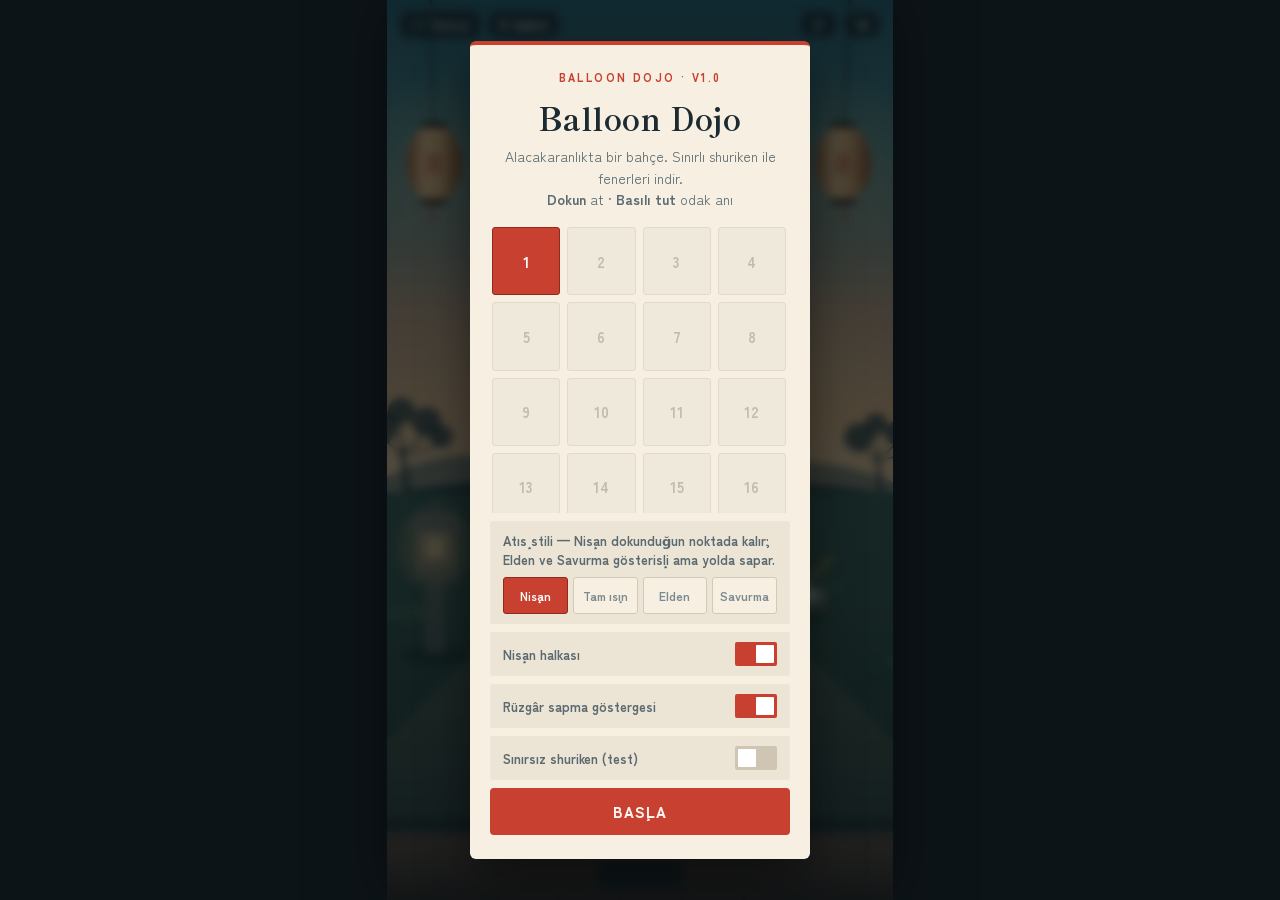
==== balloondojo/index.html @ 0fee6a82 "Balloon Dojo" ====
<!doctype html>
<html lang="tr">
<head>
<meta charset="utf-8">
<title>Balloon Dojo</title>
<meta name="viewport" content="width=device-width, initial-scale=1, maximum-scale=1, user-scalable=no, viewport-fit=cover">
<meta name="description" content="Alacakaranlıkta bir bahçe. Sınırlı shuriken ile fenerleri indir.">
<meta name="theme-color" content="#1f5c6b">
<meta name="mobile-web-app-capable" content="yes">
<meta name="apple-mobile-web-app-capable" content="yes">
<meta name="apple-mobile-web-app-status-bar-style" content="black-translucent">
<meta name="apple-mobile-web-app-title" content="Balloon Dojo">
<meta property="og:title" content="Balloon Dojo">
<meta property="og:description" content="Alacakaranlıkta bir bahçe. Sınırlı shuriken ile fenerleri indir.">
<meta property="og:type" content="website">
<link rel="icon" href="icon.svg" type="image/svg+xml">
<link rel="apple-touch-icon" href="icon.svg">
<link rel="manifest" href="manifest.webmanifest">
<!-- Analitik: toplayicinin adresi. BU SATIR YOKSA oyun hicbir yere veri
     yollamaz (kuyruk localStorage'da birikir, gonderilmez). Toplayici
     Railway'de; sema ve sorgular server/ altinda. -->
<script>window.BD_ANALYTICS={url:'https://collector-production-f909.up.railway.app/events'}</script>
<!-- Yazi tipleri: @import <style> icindeydi, tarayici onu SERI yukluyor ve
     ilk kareyi geciktiriyordu. link + preconnect paralel gidiyor; font
     gelmezse (cevrimdisi) sistem yazi tipiyle acilmaya devam ediyor. -->
<link rel="preconnect" href="https://fonts.googleapis.com">
<link rel="preconnect" href="https://fonts.gstatic.com" crossorigin>
<link rel="stylesheet" href="https://fonts.googleapis.com/css2?family=Shippori+Mincho:wght@600;700&family=Zen+Kaku+Gothic+New:wght@500;700;900&display=swap">
<style>
  :root{
    --ink:#16232a; --paper:#f6efe2; --red:#c8402f; --red-dk:#8f2a1e;
    --glass:rgba(18,30,34,.74); --cream:#f3e8d6; --gold:#e9b978;
  }
  *{box-sizing:border-box;-webkit-tap-highlight-color:transparent}
  html,body{margin:0;padding:0;height:100%;overflow:hidden;background:#0d1418;
    font-family:"Zen Kaku Gothic New",system-ui,-apple-system,sans-serif;color:var(--ink)}
  #stage{position:fixed;inset:0;display:flex;align-items:center;justify-content:center}
  #frame{position:relative;width:100%;height:100%;max-width:min(100vw,calc(100vh * 0.5625));
    max-height:100vh;overflow:hidden;background:#1f5c6b;box-shadow:0 0 60px rgba(0,0,0,.5)}
  canvas{display:block;width:100%;height:100%;touch-action:none}

  #hud{position:absolute;inset:0;pointer-events:none;display:flex;flex-direction:column;
    padding:calc(env(safe-area-inset-top) + 10px) 12px 10px;gap:7px}
  .row{display:flex;align-items:center;gap:7px}
  .spacer{flex:1}
  .pill{background:var(--glass);border-radius:10px;padding:6px 11px;font-weight:700;font-size:13px;
    color:var(--cream);display:flex;align-items:center;gap:6px;line-height:1;
    border:1px solid rgba(243,232,214,.16);letter-spacing:.02em}
  .pill.btn{pointer-events:auto;cursor:pointer;user-select:none}
  .pill.btn:active{transform:translateY(1px)}
  .pill b{font-family:"Shippori Mincho",serif;font-size:15px;font-weight:700}
  #focusPill{background:linear-gradient(180deg,#c8402f,#8f2a1e);border-color:rgba(255,220,200,.35);
    color:#fff2ea;box-shadow:0 0 14px rgba(200,64,47,.5)}
  #focusPill.empty{background:var(--glass);color:rgba(243,232,214,.35);box-shadow:none}
  #focusPill.armed{animation:armed .7s ease-in-out infinite}
  @keyframes armed{0%,100%{box-shadow:0 0 12px rgba(200,64,47,.5)}50%{box-shadow:0 0 26px rgba(255,140,110,.95)}}
  #kn{display:flex;gap:4px;flex-wrap:wrap;max-width:160px;justify-content:center}
  .k{width:13px;height:13px;background:#b9c6cf;transition:opacity .2s,transform .2s;
    clip-path:polygon(50% 0,61% 39%,100% 50%,61% 61%,50% 100%,39% 61%,0 50%,39% 39%)}
  .k.used{opacity:.18;transform:scale(.6)}
  #wmeter{width:46px;height:5px;border-radius:3px;background:rgba(243,232,214,.2);overflow:hidden}
  #wfill{height:100%;width:0%;background:var(--cream);transition:width .2s}
  #warrow{display:inline-block;transition:transform .3s;font-size:14px}

  /* align-items:center + tasan icerik = ust kisim kirpilir ve scroll edilemez.
     Bunun yerine flex-start + karta margin:auto: sigdiginda ortalanir,
     tastiginda yukaridan baslar ve perde kayar. */
  .veil{position:absolute;inset:0;display:none;align-items:flex-start;justify-content:center;
    background:rgba(9,18,22,.7);backdrop-filter:blur(4px);pointer-events:auto;padding:18px;
    overflow-y:auto;overscroll-behavior:contain;-webkit-overflow-scrolling:touch;touch-action:pan-y}
  .veil.show{display:flex;animation:fade .22s ease}
  @keyframes fade{from{opacity:0}to{opacity:1}}
  .card{background:var(--paper);border-radius:6px;padding:24px 20px;width:min(340px,92%);
    margin:auto;flex:0 0 auto;
    text-align:center;box-shadow:0 20px 50px rgba(0,0,0,.5);position:relative;
    animation:pop .3s cubic-bezier(.2,1.3,.4,1);
    border-top:4px solid var(--red)}
  @keyframes pop{from{transform:scale(.86) translateY(12px);opacity:0}to{transform:none;opacity:1}}
  .card h1{margin:0 0 2px;font-family:"Shippori Mincho",serif;font-size:31px;letter-spacing:.02em;
    color:#1b2b31;text-wrap:balance}
  .card h2{margin:0 0 6px;font-family:"Shippori Mincho",serif;font-size:23px;color:#1b2b31}
  .card p{margin:6px 0 14px;font-size:14px;line-height:1.55;color:#5a6a70}
  .kicker{font-size:11px;letter-spacing:.22em;text-transform:uppercase;color:var(--red);
    font-weight:900;margin-bottom:10px}
  .btn2{display:block;width:100%;margin:8px 0 0;padding:13px;border:0;border-radius:4px;font:inherit;
    font-weight:900;font-size:15px;letter-spacing:.08em;color:#fff6f0;background:var(--red);cursor:pointer;
    transition:filter .15s}
  .btn2:active{filter:brightness(.88)}
  .btn2.ghost{background:transparent;color:#6b7b82;border:1px solid #ccc3b2}
  .stars{font-size:30px;letter-spacing:8px;margin:4px 0 0;height:38px;color:#d6cdbb}
  .stars span{display:inline-block;opacity:.25}
  .stars span.on{opacity:1;color:var(--red);animation:st .45s cubic-bezier(.2,1.6,.4,1) both}
  @keyframes st{from{transform:scale(2.4) rotate(-30deg);opacity:0}to{transform:scale(1);opacity:1}}
  .lvlgrid{display:grid;grid-template-columns:repeat(auto-fill,minmax(54px,1fr));gap:7px;
    margin:14px 0 4px;position:relative;max-height:32vh;overflow-y:auto;
    overscroll-behavior:contain;-webkit-overflow-scrolling:touch;touch-action:pan-y;
    padding:2px 4px 2px 2px}
  .lvlgrid::-webkit-scrollbar{width:5px}
  .lvlgrid::-webkit-scrollbar-thumb{background:#cfc5b2;border-radius:3px}
  .lvlgrid button{aspect-ratio:1;border:1px solid #d9d0be;border-radius:3px;font:inherit;font-weight:700;
    font-size:15px;background:#efe7d8;color:#9a9484;cursor:pointer;display:flex;flex-direction:column;
    align-items:center;justify-content:center;gap:1px;padding:0}
  .lvlgrid button.done{background:#e2d9c6;color:#4d5c62;border-color:#c3b9a4}
  .lvlgrid button.lock{background:#efe9dc;color:#c3bcab;border-color:#e2dbc9}
  .lvlgrid button.next{background:var(--red);color:#fff;border-color:var(--red-dk)}
  .lvlgrid .s{font-size:8px;letter-spacing:1px;color:var(--red)}
  .lvlgrid button.next .s{color:#ffd9d0}
  .opt{display:flex;align-items:center;justify-content:space-between;gap:10px;background:#ece4d4;
    border-radius:3px;padding:10px 13px;margin-top:8px;font-size:13px;font-weight:700;color:#5a6a70;text-align:left}
  .sw{width:42px;height:24px;border-radius:2px;background:#cfc5b2;position:relative;flex:0 0 auto;cursor:pointer;
    transition:background .18s}
  .sw::after{content:"";position:absolute;top:3px;left:3px;width:18px;height:18px;border-radius:1px;
    background:#fff;transition:transform .18s}
  .sw.on{background:var(--red)} .sw.on::after{transform:translateX(18px)}
  #pickList{display:flex;flex-direction:column;gap:7px;margin:6px 0 13px}
  .abi{display:flex;gap:11px;align-items:flex-start;text-align:left;cursor:pointer;
    background:#ece4d4;border:1px solid transparent;border-radius:4px;padding:11px 13px;
    transition:background .15s,border-color .15s}
  .abi.on{background:#fff;border-color:var(--red);box-shadow:inset 3px 0 0 var(--red)}
  .abi.lock{opacity:.42;cursor:default}
  .abi .ic{font-size:20px;line-height:1.2;color:var(--red);flex:0 0 22px;text-align:center}
  .abi .nm{font-weight:900;font-size:13.5px;color:#1b2b31;line-height:1.3}
  .abi .ds{font-size:12px;color:#5a6a70;line-height:1.45;margin-top:2px}
  .abi .tp{font-size:11px;color:#95793f;margin-top:3px;line-height:1.4}
  .seg{display:flex;gap:5px}
  .seg button{flex:1;padding:9px 4px;border:1px solid #d3c9b6;background:#f6efe2;border-radius:3px;
    font:inherit;font-weight:700;font-size:12px;color:#7a8a90;cursor:pointer}
  .seg button.on{background:var(--red);color:#fff;border-color:var(--red-dk)}
  #toast{position:absolute;left:50%;top:31%;transform:translate(-50%,-50%);pointer-events:none;
    font-family:"Shippori Mincho",serif;font-size:31px;font-weight:700;color:#fff;
    text-shadow:0 2px 14px rgba(0,0,0,.6);opacity:0;max-width:80%;text-align:center;line-height:1.35}
  #toast.go{animation:toast .9s ease-out}
  @keyframes toast{0%{opacity:0;transform:translate(-50%,-50%) scale(.6)}
    22%{opacity:1;transform:translate(-50%,-50%) scale(1.1)}
    72%{opacity:1;transform:translate(-50%,-58%) scale(1)}
    100%{opacity:0;transform:translate(-50%,-84%) scale(.97)}}
  #vig{position:absolute;inset:0;pointer-events:none;opacity:0;transition:opacity .18s;
    background:radial-gradient(ellipse at center, transparent 42%, rgba(200,64,47,.30) 100%)}
  #vig.on{opacity:1}
</style>
</head>
<body>
<div id="stage"><div id="frame">
  <canvas id="cv"></canvas>
  <div id="vig"></div>

  <div id="hud">
    <div class="row">
      <div class="pill"><b id="lvlNum">一</b><span id="lvlName" style="opacity:.7">Bahçe</span></div>
      <div class="pill"><span id="bCount">0</span> balon</div>
      <div class="spacer"></div>
      <div class="pill btn" id="sndBtn">♪</div>
      <div class="pill btn" id="menuBtn">≡</div>
    </div>
    <div class="row" id="windrow">
      <div class="pill"><span id="warrow">→</span>RÜZGÂR<div id="wmeter"><div id="wfill"></div></div></div>
    </div>
    <div class="spacer"></div>
    <div class="row" style="justify-content:center;align-items:flex-end">
      <div class="pill btn" id="focusPill">◈ ODAK <span id="focusN">0</span></div>
      <div class="pill" style="padding:7px 12px"><div id="kn"></div></div>
    </div>
  </div>
  <div id="toast"></div>

  <div class="veil show" id="menu"><div class="card">
    <div class="kicker" id="verTag">Balloon Dojo · v1.0</div>
    <h1>Balloon Dojo</h1>
    <p>Alacakaranlıkta bir bahçe. Sınırlı shuriken ile fenerleri indir.<br>
       <b>Dokun</b> at · <b>Basılı tut</b> odak anı</p>
    <div class="lvlgrid" id="grid"></div>
    <div class="opt" style="flex-direction:column;align-items:stretch;gap:8px">
      <span>Atış stili — <b>Nişan</b> dokunduğun noktada kalır;
        Elden ve Savurma gösterişli ama yolda sapar.</span>
      <div class="seg" id="seg">
        <button data-i="2">Nişan</button><button data-i="1">Tam ışın</button><button data-i="0">Elden</button><button data-i="3">Savurma</button>
      </div>
    </div>
    <div class="opt">Nişan halkası<div class="sw on" id="swAim"></div></div>
    <div class="opt">Rüzgâr sapma göstergesi<div class="sw on" id="swDrift"></div></div>
    <!-- TEST MODU oyuncuya kapali. Surum etiketine 1.2 sn basili tutunca acilir. -->
    <div class="opt" id="devRow" hidden>Sınırsız shuriken (test)<div class="sw" id="swInf"></div></div>
    <button class="btn2" id="playBtn">BAŞLA</button>
  </div></div>

  <div class="veil" id="pick"><div class="card">
    <div class="kicker">BÖLÜM <span id="pickLvl"></span> · YANINA NE ALIYORSUN</div>
    <h2 style="margin-bottom:10px">Tek yetenek seç</h2>
    <div id="pickList"></div>
    <button class="btn2" id="pickGo">BAŞLA</button>
  </div></div>
  <div class="veil" id="fhelp"><div class="card">
    <div class="kicker">YENİ · ODAK ANI</div>
    <h2>Tek nefeslik kesiş</h2>
    <p style="text-align:left">
      <b>Parmağını basılı tut</b> — dünya ağır çekime girer.<br>
      <b>Parmağını sürükle</b> — bir kesme çizgisi çizersin.<br>
      <b>Bırak</b> — shuriken o çizgiyi takip eder, üstündeki her balonu biçer.
    </p>
    <p style="text-align:left;background:#ece4d4;padding:11px 13px;border-radius:3px">
      Ama bedava değil: <b>çizginin uzunluğu sınırlı</b> ve ağır çekimde
      <b>1.8 saniyen</b> var. Bir de bir shuriken harcar. En çok balonu tek
      çizgiye dizmek senin işin.
    </p>
    <button class="btn2" id="fhelpBtn">ANLADIM</button>
  </div></div>
  <div class="veil" id="win"><div class="card">
    <div class="kicker" id="winKick">BÖLÜM TAMAM</div>
    <h2 id="winTitle"></h2>
    <div class="stars" id="winStars"><span>★</span><span>★</span><span>★</span></div>
    <p id="winMsg"></p>
    <button class="btn2" id="nextBtn">SONRAKİ</button>
    <button class="btn2 ghost" id="winMenu">Bölümler</button>
  </div></div>

  <div class="veil" id="lose"><div class="card">
    <div class="kicker" id="loseKick">BAŞARISIZ</div>
    <h2 id="loseTitle">Az kaldı</h2>
    <p id="loseMsg"></p>
    <button class="btn2" id="retryBtn">TEKRAR</button>
    <button class="btn2 ghost" id="loseMenu">Bölümler</button>
  </div></div>
</div></div>

<script>
"use strict";
/* =====================================================================
   BALLOON DOJO — v2
   Perspektif kamera: ekran = CX + x*F/z , CY + y*F/z
   Mekanikler: balon tipleri · odak anı · ip kesme · dönen çark · rüzgâr
   ===================================================================== */
const W=720, H=1280, CX=360, CY=700;
const F=760, GY=210, CEIL=-330, NEAR=240;
const cv=document.getElementById('cv'), ctx=cv.getContext('2d');
let scale=1, offX=0, offY=0;
function resize(){
  const r=document.getElementById('frame').getBoundingClientRect();
  const dpr=Math.min(window.devicePixelRatio||1,2.5);
  cv.width=Math.round(r.width*dpr); cv.height=Math.round(r.height*dpr);
  scale=Math.min(cv.width/W, cv.height/H);
  offX=(cv.width-W*scale)/2; offY=(cv.height-H*scale)/2;
}
addEventListener('resize',resize);
const clamp=(v,a,b)=>v<a?a:v>b?b:v;
const px=(x,z)=>CX+x*F/z, py=(y,z)=>CY+y*F/z, sc=z=>F/z;

/* --------- palet: alacakaranlık bahçesi --------- */
const SKY=[[0,'#1c5666'],[.34,'#4b8b8d'],[.62,'#c9a37f'],[.82,'#f0bc85'],[1,'#ffdcac']];
const INK_FAR='rgba(30,62,70,.5)', INK_NEAR='rgba(16,38,46,.8)';
const MOSS_A='#37594a', MOSS_B='#1d3630', GRAVEL='#8d8571';
const BAMBOO=['#9c8a4e','#6d5f31','#48401f'];
const COLORS=[
  {c:'#e8474f',d:'#a5222d',g:'#ff9a95'},
  {c:'#f2902c',d:'#b25c10',g:'#ffd08a'},
  {c:'#f2ca35',d:'#b8920f',g:'#fff0a0'},
  {c:'#3f9ed8',d:'#1c6396',g:'#a5dcff'},
  {c:'#9061d6',d:'#5d3597',g:'#d4b4ff'},
  {c:'#27b58c',d:'#0d7a5c',g:'#8ff0cd'}
];
const R0=620,R1=880,R2=1160,R3=1440;

/* --------- ÖZELLİK TAKVİMİ ---------
   Kural: yeni mekanik önce cezasız tanıtılır, bir bölüm dinlendirilir,
   sonra sıkıştırılır. Rüzgâr seyrek ve sabit yönlü; fırtına tek özel bölüm. */
/* ==LEVELS-START== gerekli: node tools/build.js — elle düzenleme */
const LEVELS=[
{name:"",knives:4,focus:0,wind:null,rope:false,hint:"Dokunduğun yere shuriken gider. Balona dokun.",b:[{x:-198,z:880,rope:180,r:50},{x:0,z:880,rope:395,r:50},{x:198,z:880,rope:250,r:50}]},
{name:"Derinlik",knives:6,focus:0,wind:null,rope:false,hint:"Küçük görünen balon daha uzakta. Uzağı vurmak daha zor.",b:[{x:-114,z:620,rope:180,r:48},{x:114,z:620,rope:395,r:48},{x:-272,z:880,rope:180,r:44},{x:0,z:880,rope:395,r:44},{x:272,z:880,rope:250,r:44}]},
{name:"",knives:7,focus:0,wind:null,rope:false,b:[{x:-161,z:620,rope:385,r:46},{x:-136,z:880,rope:200,r:43},{x:0,z:1160,rope:385,r:40},{x:81,z:620,rope:200,r:46},{x:272,z:880,rope:385,r:43}]},
{name:"",knives:10,focus:0,wind:null,rope:false,hint:"Fitilli balon patlayınca çevresindekileri de patlatır.",b:[{x:55,z:880,rope:215,r:40,t:"bomb"},{x:-24,z:880,rope:434,r:40},{x:-153,z:880,rope:233,r:40},{x:-153,z:880,rope:387,r:40},{x:-24,z:880,rope:186,r:40},{x:-105,z:620,rope:180,r:46},{x:105,z:620,rope:395,r:46}]},
{name:"",knives:8,focus:0,wind:null,rope:false,b:[{x:-304,z:880,rope:180,r:39},{x:-101,z:880,rope:395,r:39},{x:101,z:880,rope:250,r:39},{x:304,z:880,rope:360,r:39},{x:-161,z:620,rope:385,r:41},{x:361,z:1160,rope:200,r:38}]},
{name:"",knives:7,focus:0,wind:{base:0.28,gust:0,period:0},rope:false,hint:"Rüzgâr shurikeni yana sürükler. Rüzgârın geldiği tarafa nişan al.",b:[{x:145,z:880,rope:200,r:44},{x:40,z:880,rope:420,r:44},{x:-65,z:880,rope:200,r:44},{x:40,z:880,rope:360,r:44},{x:-95,z:620,rope:180,r:46},{x:95,z:620,rope:395,r:46}]},
{name:"",knives:8,focus:0,wind:null,rope:false,b:[{x:-256,z:880,rope:180,r:46},{x:0,z:880,rope:395,r:46},{x:256,z:880,rope:250,r:46},{x:-361,z:1160,rope:385,r:40},{x:451,z:1440,rope:200,r:37}]},
{name:"",knives:10,focus:0,wind:null,rope:false,hint:"Altın halkalı balon +2 shuriken verir. Uzakta ama değer.",b:[{x:40,z:880,rope:215,r:42},{x:-70,z:880,rope:435,r:42},{x:-180,z:880,rope:215,r:42},{x:-70,z:880,rope:375,r:42},{x:380,z:1160,rope:250,r:34,t:"gift"},{x:-95,z:620,rope:180,r:46},{x:95,z:620,rope:395,r:46}]},
{name:"",knives:9,focus:0,wind:null,rope:false,hint:"Zırhlı balonun demir kabuğu var: iki vuruş ister.",b:[{x:-80,z:880,rope:300,r:48,t:"armor"},{x:-304,z:880,rope:180,r:42},{x:-101,z:880,rope:395,r:42},{x:101,z:880,rope:250,r:42},{x:304,z:880,rope:360,r:42},{x:400,z:1160,rope:230,r:34,t:"gift"}]},
{name:"",knives:15,focus:0,wind:{base:0.32,gust:0,period:0},rope:false,b:[{x:-160,z:880,rope:260,r:40,t:"armor"},{x:430,z:1440,rope:215,r:26,t:"gift"},{x:-161,z:620,rope:385,r:38},{x:-91,z:880,rope:200,r:35},{x:120,z:1160,rope:385,r:32},{x:162,z:620,rope:200,r:38},{x:-297,z:1160,rope:180,r:34},{x:298,z:1160,rope:395,r:34}]},
{name:"Odak",knives:10,focus:1,wind:null,rope:false,hint:"ODAK: ağır çekimde bir çizgi çiz, değdiğin balonlar patlar.",b:[{x:-320,z:880,rope:180,r:42},{x:-160,z:880,rope:395,r:42},{x:0,z:880,rope:250,r:42},{x:160,z:880,rope:360,r:42},{x:320,z:880,rope:215,r:42},{x:-361,z:1160,rope:385,r:38},{x:0,z:1440,rope:200,r:35},{x:361,z:1160,rope:385,r:32}]},
{name:"",knives:12,focus:2,wind:{base:0.38,gust:0,period:0},rope:false,b:[{x:159,z:1160,rope:300,r:36,t:"armor"},{x:-93,z:1160,rope:215,r:30,t:"bomb"},{x:-226,z:1160,rope:435,r:30},{x:-359,z:1160,rope:215,r:30},{x:-226,z:1160,rope:375,r:30},{x:-271,z:880,rope:385,r:32},{x:-150,z:1440,rope:200,r:29},{x:150,z:1440,rope:385,r:26},{x:273,z:880,rope:200,r:32}]},
{name:"",knives:9,focus:1,wind:null,rope:false,hint:"Kafesli balonu ancak YEŞİL ağızdan geçen shuriken vurur.",b:[{x:-40,z:880,rope:295,r:48,t:"cage"},{x:-304,z:880,rope:180,r:42},{x:-101,z:880,rope:395,r:42},{x:101,z:880,rope:250,r:42},{x:304,z:880,rope:360,r:42},{x:-361,z:1160,rope:385,r:40},{x:361,z:1160,rope:200,r:37}]},
{name:"",knives:10,focus:1,wind:null,rope:false,b:[{x:-320,z:880,rope:180,r:46},{x:-160,z:880,rope:395,r:46},{x:0,z:880,rope:250,r:46},{x:160,z:880,rope:360,r:46},{x:320,z:880,rope:215,r:46},{x:-105,z:620,rope:180,r:46},{x:105,z:620,rope:395,r:46},{x:410,z:1160,rope:240,r:34,t:"gift"}]},
{name:"",knives:11,focus:1,wind:null,rope:false,hint:"Çark döner. Balonu değil, geleceği yeri vur.",wheel:{z:880,cx:0,cy:-100,r:200,speed:0.55},b:[{wheelA:0,r:38},{wheelA:1.26,r:38},{wheelA:2.51,r:38},{wheelA:3.77,r:38},{wheelA:5.03,r:38},{x:-161,z:620,rope:385,r:39},{x:0,z:1160,rope:200,r:36},{x:162,z:620,rope:385,r:33},{x:420,z:1160,rope:245,r:31,t:"gift"}]},
{name:"",knives:10,focus:1,wind:null,rope:false,b:[{x:90,z:880,rope:300,r:46,t:"cage"},{x:-320,z:880,rope:180,r:42},{x:-160,z:880,rope:395,r:42},{x:0,z:880,rope:250,r:42},{x:160,z:880,rope:360,r:42},{x:320,z:880,rope:215,r:42},{x:-161,z:620,rope:385,r:40},{x:361,z:1160,rope:200,r:37}]},
{name:"",knives:9,focus:1,wind:null,rope:false,hint:"Kaçak balon ipsiz doğar, tavana yaslanır ve gider. Önce onu vur.",b:[{x:-270,z:880,rope:300,r:44,t:"drift"},{x:-198,z:880,rope:180,r:44},{x:-66,z:880,rope:395,r:44},{x:66,z:880,rope:250,r:44},{x:198,z:880,rope:360,r:44},{x:-361,z:1160,rope:385,r:38},{x:451,z:1440,rope:200,r:35}]},
{name:"",knives:14,focus:1,wind:{base:0.31,gust:0,period:0},rope:false,b:[{x:-150,z:880,rope:275,r:41,t:"armor"},{x:440,z:1440,rope:220,r:27,t:"gift"},{x:-320,z:880,rope:180,r:40,t:"cage"},{x:-107,z:880,rope:395,r:37},{x:107,z:880,rope:250,r:37},{x:320,z:880,rope:360,r:37},{x:-161,z:620,rope:385,r:35},{x:0,z:1160,rope:200,r:32},{x:162,z:620,rope:385,r:29}]},
{name:"",knives:11,focus:1,wind:null,rope:false,hint:"Kâğıt perde shurikeni yutar. Açını değiştir, etrafından dolaş.",screens:[{x:20,z:810,w:200,h:140,y:CEIL+240}],b:[{x:-320,z:880,rope:180,r:44},{x:-160,z:880,rope:395,r:44},{x:0,z:880,rope:250,r:44},{x:160,z:880,rope:360,r:44},{x:320,z:880,rope:215,r:44},{x:-120,z:1160,rope:200,r:40},{x:-285,z:1160,rope:416,r:40},{x:-285,z:1160,rope:174,r:40},{x:430,z:1160,rope:250,r:34,t:"gift"}]},
{name:"",knives:17,focus:1,wind:{base:0.34,gust:0,period:0},rope:false,screens:[{x:-380,z:810,w:200,h:140,y:CEIL+220},{x:-320,z:690,w:235,h:140,y:CEIL+300}],b:[{x:-425,z:1160,rope:180,r:34},{x:-212,z:1160,rope:395,r:34},{x:0,z:1160,rope:250,r:34},{x:213,z:1160,rope:360,r:34},{x:425,z:1160,rope:215,r:34},{x:-271,z:880,rope:385,r:32},{x:-150,z:1440,rope:200,r:29},{x:150,z:1440,rope:385,r:26},{x:273,z:880,rope:200,r:32}]},
{name:"",knives:10,focus:1,wind:null,rope:false,hint:"Kırmızı kordonu kes: bağlı iki balon birden patlar.",b:[{x:-230,z:880,rope:300,r:42,link:1},{x:60,z:880,rope:300,r:42},{x:-256,z:880,rope:180,r:42},{x:-85,z:880,rope:395,r:42},{x:85,z:880,rope:250,r:42},{x:256,z:880,rope:360,r:42},{x:420,z:1160,rope:250,r:34,t:"gift"},{x:0,z:620,rope:180,r:46}]},
{name:"",knives:11,focus:1,wind:{base:0.26,gust:0,period:0},rope:false,wheel:{z:880,cx:0,cy:-110,r:195,speed:0.68},b:[{wheelA:0.3,r:38},{wheelA:1.55,r:38},{wheelA:2.8,r:38},{wheelA:4.05,r:38},{wheelA:5.3,r:38},{x:-161,z:620,rope:385,r:39},{x:0,z:1160,rope:200,r:36},{x:451,z:1440,rope:385,r:33},{x:430,z:1160,rope:235,r:31,t:"gift"}]},
{name:"",knives:11,focus:1,wind:null,rope:true,hint:"İpi kesilen balon kaçar. Kaçarken vurursan +1 shuriken.",b:[{x:-161,z:620,rope:385,r:42},{x:-163,z:880,rope:200,r:39},{x:-72,z:1160,rope:385,r:36},{x:90,z:1440,rope:200,r:42},{x:97,z:620,rope:385,r:39},{x:272,z:880,rope:200,r:36},{x:-224,z:880,rope:180,r:40},{x:0,z:880,rope:395,r:40},{x:224,z:880,rope:250,r:40}]},
{name:"",knives:12,focus:2,wind:{base:0.34,gust:0,period:0},rope:false,wheel:{z:880,cx:0,cy:-105,r:190,speed:0.72},b:[{wheelA:0.5,r:29},{wheelA:1.75,r:29},{wheelA:3,r:29},{wheelA:4.25,r:29},{wheelA:5.5,r:29},{x:-374,z:1440,rope:260,r:40,t:"cage"},{x:-271,z:880,rope:385,r:40,t:"cage"},{x:-150,z:1440,rope:200,r:26},{x:150,z:1440,rope:385,r:26},{x:273,z:880,rope:200,r:26}]},
{name:"",knives:11,focus:1,wind:{base:0.22,gust:0,period:0},rope:false,screens:[{x:380,z:720,w:170,h:165,y:CEIL+120}],b:[{x:-424,z:1160,rope:180,r:34},{x:-142,z:1160,rope:395,r:34},{x:142,z:1160,rope:250,r:34},{x:424,z:1160,rope:360,r:34},{x:-362,z:1160,rope:385,r:32},{x:-181,z:1160,rope:200,r:29},{x:0,z:1160,rope:385,r:29},{x:181,z:1160,rope:200,r:32},{x:362,z:1160,rope:385,r:29}]},
{name:"",knives:11,focus:1,wind:null,rope:false,screens:[{x:20,z:720,w:235,h:140,y:CEIL+320}],b:[{x:240,z:880,rope:215,r:39,t:"bomb"},{x:157,z:880,rope:434,r:39},{x:23,z:880,rope:233,r:39},{x:23,z:880,rope:387,r:39},{x:157,z:880,rope:186,r:39},{x:-161,z:620,rope:385,r:41},{x:-120,z:1160,rope:200,r:38},{x:54,z:620,rope:385,r:35},{x:361,z:1160,rope:200,r:41}]},
{name:"",knives:10,focus:1,wind:{base:0.3,gust:0.34,period:3.1},rope:false,hint:"Fırtına yön değiştirir. Sabit nişan tutmaz, ritmini bekle.",b:[{x:-250,z:880,rope:200,r:42,link:1},{x:50,z:880,rope:370,r:42},{x:335,z:1160,rope:165,r:38,t:"bomb"},{x:230,z:1160,rope:435,r:38},{x:125,z:1160,rope:165,r:38},{x:230,z:1160,rope:435,r:38},{x:-105,z:620,rope:165,r:46},{x:105,z:620,rope:435,r:46}]},
{name:"",knives:10,focus:1,wind:null,rope:false,b:[{x:-60,z:880,rope:300,r:45,t:"cage"},{x:-320,z:880,rope:180,r:43},{x:-160,z:880,rope:395,r:43},{x:0,z:880,rope:250,r:43},{x:160,z:880,rope:360,r:43},{x:320,z:880,rope:215,r:43},{x:-95,z:620,rope:180,r:45},{x:95,z:620,rope:395,r:45}]},
{name:"",knives:12,focus:1,wind:{base:0.28,gust:0,period:0},rope:false,b:[{x:110,z:880,rope:290,r:42,t:"cage"},{x:-220,z:880,rope:255,r:40,t:"armor"},{x:-320,z:880,rope:180,r:40,t:"cage"},{x:-107,z:880,rope:395,r:38},{x:107,z:880,rope:250,r:38},{x:320,z:880,rope:360,r:38},{x:-161,z:620,rope:385,r:36},{x:0,z:1160,rope:200,r:33},{x:162,z:620,rope:385,r:30}]},
{name:"",knives:13,focus:1,wind:{base:0.14,gust:0,period:0},rope:false,b:[{x:-239,z:1160,rope:285,r:46,t:"cage"},{x:231,z:1160,rope:195,r:46,t:"armor"},{x:-425,z:1160,rope:180,r:35},{x:-142,z:1160,rope:395,r:35},{x:142,z:1160,rope:250,r:35},{x:425,z:1160,rope:360,r:35},{x:-271,z:880,rope:385,r:33},{x:-121,z:1160,rope:200,r:32},{x:121,z:1160,rope:385,r:32},{x:273,z:880,rope:200,r:33}]},
{name:"",knives:13,focus:1,wind:null,rope:false,hint:"Bölünen balon patlayınca iki küçük doğurur. Üç vuruş eder.",b:[{x:-40,z:880,rope:300,r:50,t:"split"},{x:-320,z:880,rope:180,r:42},{x:-160,z:880,rope:395,r:42},{x:0,z:880,rope:250,r:42},{x:160,z:880,rope:360,r:42},{x:320,z:880,rope:215,r:42},{x:425,z:1160,rope:240,r:34,t:"gift"},{x:-95,z:620,rope:180,r:46},{x:95,z:620,rope:395,r:46}]},
{name:"",knives:12,focus:1,wind:{base:0.32,gust:0,period:0},rope:false,wheel:{z:880,cx:0,cy:-105,r:195,speed:0.62},b:[{wheelA:0,r:34},{wheelA:1.26,r:34},{wheelA:2.51,r:34},{wheelA:3.77,r:34},{wheelA:5.03,r:34},{x:-320,z:1160,rope:265,r:36},{x:430,z:1160,rope:195,r:28,t:"gift"},{x:-152,z:620,rope:180,r:40,t:"cage"},{x:0,z:620,rope:395,r:40,t:"cage"},{x:152,z:620,rope:250,r:38}]},
{name:"",knives:12,focus:1,wind:{base:0.36,gust:0,period:0},rope:false,wheel:{z:1160,cx:0,cy:-100,r:210,speed:0.58},b:[{wheelA:0.4,r:34},{wheelA:1.65,r:34},{wheelA:2.9,r:34},{wheelA:4.15,r:34},{wheelA:5.4,r:34},{x:-271,z:880,rope:385,r:33},{x:-181,z:1160,rope:200,r:30},{x:0,z:1440,rope:385,r:27},{x:136,z:880,rope:200,r:33},{x:361,z:1160,rope:385,r:30}]},
{name:"",knives:16,focus:1,wind:{base:0.31,gust:0,period:0},rope:false,b:[{x:-70,z:880,rope:295,r:43,t:"split"},{x:250,z:880,rope:250,r:39,t:"armor"},{x:-161,z:620,rope:385,r:35},{x:-181,z:1160,rope:200,r:32},{x:0,z:1440,rope:385,r:29},{x:81,z:620,rope:200,r:35},{x:361,z:1160,rope:385,r:32},{x:-144,z:880,rope:180,r:37},{x:144,z:880,rope:395,r:37}]},
{name:"",knives:11,focus:1,wind:null,rope:false,screens:[{x:280,z:810,w:170,h:140,y:CEIL+180}],b:[{x:-320,z:880,rope:180,r:44},{x:-160,z:880,rope:395,r:44},{x:0,z:880,rope:250,r:44},{x:160,z:880,rope:360,r:44},{x:320,z:880,rope:215,r:44},{x:-161,z:620,rope:385,r:40},{x:0,z:1160,rope:200,r:37},{x:162,z:620,rope:385,r:34},{x:-430,z:1160,rope:245,r:32,t:"gift"}]},
{name:"Çifte",knives:12,focus:1,wind:null,rope:false,hint:"ÇİFTE: üç atış boyunca her dokunuşta iki shuriken gider.",b:[{x:-260,z:880,rope:200,r:42,link:1},{x:20,z:880,rope:355,r:42},{x:-170,z:1160,rope:395,r:40,link:3},{x:230,z:1160,rope:235,r:40},{x:-161,z:620,rope:385,r:42},{x:-150,z:1440,rope:200,r:39},{x:54,z:620,rope:385,r:36},{x:451,z:1440,rope:200,r:42},{x:-112,z:880,rope:180,r:42},{x:112,z:880,rope:395,r:42}]},
{name:"",knives:15,focus:1,wind:{base:0.34,gust:0,period:0},rope:false,b:[{x:-90,z:880,rope:300,r:39,t:"cage"},{x:240,z:1160,rope:255,r:35,t:"armor"},{x:-161,z:620,rope:385,r:33},{x:-181,z:1160,rope:200,r:30},{x:0,z:1440,rope:385,r:27},{x:81,z:620,rope:200,r:33},{x:361,z:1160,rope:385,r:30},{x:-128,z:880,rope:180,r:35},{x:128,z:880,rope:395,r:35}]},
{name:"",knives:13,focus:1,wind:{base:0.34,gust:0,period:0},rope:false,wheel:{z:880,cx:0,cy:-105,r:190,speed:0.66},b:[{wheelA:0.2,r:31},{wheelA:1.45,r:31},{wheelA:2.7,r:31},{wheelA:3.95,r:31},{wheelA:5.2,r:31},{x:-181,z:1440,rope:205,r:29,t:"bomb"},{x:-312,z:1440,rope:425,r:29},{x:-443,z:1440,rope:205,r:29},{x:-312,z:1440,rope:365,r:29},{x:-160,z:880,rope:180,r:33},{x:160,z:880,rope:395,r:33}]},
{name:"",knives:14,focus:1,wind:{base:0.33,gust:0,period:0},rope:false,b:[{x:-60,z:880,rope:300,r:42,t:"split"},{x:250,z:880,rope:255,r:40,t:"cage"},{x:-195,z:880,rope:390,r:34},{x:-65,z:880,rope:215,r:34},{x:65,z:1160,rope:400,r:34},{x:195,z:1160,rope:230,r:34},{x:-161,z:620,rope:385,r:34},{x:0,z:1440,rope:200,r:31}]},
{name:"",knives:12,focus:1,wind:{base:0.26,gust:0,period:0},rope:false,screens:[{x:140,z:810,w:170,h:140,y:CEIL+260},{x:420,z:810,w:170,h:165,y:CEIL+120}],b:[{x:-425,z:1160,rope:180,r:29},{x:-142,z:1160,rope:395,r:29},{x:142,z:1160,rope:250,r:29},{x:425,z:1160,rope:360,r:29},{x:-271,z:880,rope:385,r:26},{x:0,z:1440,rope:200,r:26},{x:273,z:880,rope:385,r:26},{x:-536,z:1440,rope:300,r:26,t:"gift"}]},
{name:"",knives:15,focus:1,wind:{base:0.3,gust:0,period:0},rope:false,b:[{x:-110,z:880,rope:300,r:43,t:"split"},{x:200,z:880,rope:250,r:40,t:"cage"},{x:-161,z:620,rope:385,r:35},{x:-136,z:880,rope:200,r:32},{x:0,z:1160,rope:385,r:29},{x:225,z:1440,rope:200,r:35},{x:162,z:620,rope:385,r:32},{x:-112,z:880,rope:180,r:40,t:"cage"},{x:112,z:880,rope:395,r:37}]},
{name:"Sağanak",knives:15,focus:1,wind:null,rope:false,hint:"SAĞANAK: dört saniye boyunca attığın shurikenler bedava.",b:[{x:-270,z:880,rope:195,r:39,link:1},{x:10,z:880,rope:360,r:39},{x:-200,z:1160,rope:400,r:37,link:3},{x:250,z:1160,rope:225,r:37},{x:120,z:880,rope:290,r:43,t:"split"},{x:-161,z:620,rope:385,r:37},{x:-120,z:1160,rope:200,r:34},{x:150,z:1440,rope:385,r:31},{x:272,z:880,rope:200,r:37},{x:-120,z:620,rope:175,r:39},{x:150,z:620,rope:330,r:39}]},
{name:"",knives:12,focus:1,wind:{base:0.3,gust:0,period:0},rope:false,wheel:{z:880,cx:0,cy:-105,r:204,speed:0.6},b:[{wheelA:0.52,r:32},{wheelA:1.57,r:32},{wheelA:2.61,r:32},{wheelA:3.66,r:32},{wheelA:4.71,r:32},{wheelA:5.76,r:32},{x:-425,z:1160,rope:180,r:37},{x:-318,z:1440,rope:395,r:37},{x:-106,z:1440,rope:250,r:37,t:"bomb"},{x:-503,z:1440,rope:257,r:30,t:"gift"}]},
{name:"",knives:13,focus:1,wind:null,rope:false,b:[{x:282,z:1160,rope:190,r:36,t:"bomb"},{x:-425,z:1160,rope:180,r:40},{x:-331,z:1160,rope:395,r:40},{x:-236,z:1160,rope:250,r:40},{x:-142,z:1160,rope:360,r:40,t:"armor"},{x:-47,z:1160,rope:215,r:40},{x:47,z:1160,rope:430,r:40},{x:142,z:1160,rope:180,r:40},{x:236,z:1160,rope:395,r:40},{x:371,z:1160,rope:250,r:40}]},
{name:"",knives:12,focus:1,wind:null,rope:false,b:[{x:-504,z:1440,rope:236,r:30,t:"gift"},{x:-425,z:1160,rope:180,r:34},{x:-319,z:1160,rope:395,r:34},{x:-160,z:880,rope:250,r:34,t:"drift"},{x:-106,z:1160,rope:360,r:34},{x:0,z:1160,rope:215,r:34},{x:106,z:1160,rope:430,r:34},{x:213,z:1160,rope:180,r:34},{x:319,z:1160,rope:395,r:34},{x:425,z:1160,rope:250,r:37}]},
{name:"",knives:12,focus:1,wind:null,rope:false,screens:[{x:-380,z:810,w:235,h:140,y:CEIL+120}],b:[{x:-256,z:880,rope:235,r:39},{x:-199,z:880,rope:415,r:39},{x:-142,z:880,rope:235,r:39},{x:-85,z:880,rope:415,r:39},{x:-28,z:880,rope:235,r:39},{x:28,z:880,rope:415,r:39},{x:85,z:880,rope:235,r:39},{x:142,z:880,rope:415,r:39},{x:199,z:880,rope:235,r:39},{x:256,z:880,rope:415,r:39}]},
{name:"",knives:12,focus:1,wind:null,rope:false,b:[{x:-156,z:620,rope:200,r:37,link:1},{x:23,z:620,rope:360,r:37},{x:-234,z:1160,rope:340,r:35},{x:306,z:1160,rope:235,r:35},{x:-361,z:1160,rope:180,r:36},{x:-217,z:1160,rope:435,r:36},{x:-54,z:880,rope:250,r:36,t:"drift"},{x:72,z:1160,rope:360,r:36},{x:217,z:1160,rope:215,r:36},{x:361,z:1160,rope:430,r:36}]},
{name:"",knives:15,focus:2,wind:{base:0.3,gust:0.26,period:3.1},rope:false,b:[{x:29,z:880,rope:180,r:37,t:"cage"},{x:-320,z:880,rope:180,r:35},{x:-262,z:880,rope:395,r:35,t:"armor"},{x:-204,z:880,rope:250,r:35},{x:-145,z:880,rope:360,r:35},{x:-87,z:880,rope:215,r:35},{x:-29,z:880,rope:430,r:35},{x:87,z:880,rope:395,r:35},{x:145,z:880,rope:250,r:35,t:"bomb"},{x:204,z:880,rope:360,r:35},{x:262,z:880,rope:215,r:35},{x:-503,z:1440,rope:278,r:30,t:"gift"}]},
{name:"",knives:11,focus:1,wind:{base:0.22,gust:0,period:0},rope:false,b:[{x:216,z:1160,rope:190,r:39,t:"bomb"},{x:92,z:1160,rope:435,r:39},{x:-77,z:1160,rope:229,r:39},{x:-141,z:1160,rope:410,r:39},{x:-18,z:1160,rope:165,r:39},{x:151,z:1160,rope:371,r:39},{x:-256,z:880,rope:180,r:41},{x:0,z:880,rope:395,r:41},{x:256,z:880,rope:250,r:41}]},
{name:"",knives:15,focus:1,wind:null,rope:false,b:[{x:-425,z:1160,rope:200,r:31},{x:-339,z:1160,rope:200,r:31},{x:-365,z:1160,rope:270,r:31},{x:-193,z:1160,rope:270,r:31},{x:-86,z:1160,rope:340,r:37,t:"split"},{x:86,z:1160,rope:340,r:31},{x:193,z:1160,rope:410,r:31},{x:365,z:1160,rope:355,r:31},{x:339,z:1160,rope:435,r:31},{x:425,z:1160,rope:435,r:31,t:"armor"}]},
{name:"",knives:12,focus:1,wind:null,rope:false,screens:[{x:-400,z:810,w:170,h:140,y:CEIL+120}],b:[{x:-320,z:880,rope:180,r:40},{x:-249,z:880,rope:395,r:40},{x:-178,z:880,rope:250,r:40},{x:-107,z:880,rope:360,r:40},{x:-36,z:880,rope:215,r:40},{x:36,z:880,rope:430,r:40},{x:107,z:880,rope:180,r:40},{x:178,z:880,rope:395,r:40},{x:249,z:880,rope:250,r:40},{x:320,z:880,rope:360,r:40,t:"bomb"}]},
{name:"",knives:14,focus:1,wind:null,rope:false,b:[{x:-271,z:880,rope:385,r:39},{x:-282,z:1160,rope:200,r:36},{x:-201,z:1160,rope:385,r:33},{x:-120,z:1160,rope:200,r:39},{x:-30,z:880,rope:385,r:36},{x:30,z:880,rope:200,r:33,t:"drift"},{x:150,z:1440,rope:385,r:39},{x:250,z:1440,rope:200,r:36},{x:212,z:880,rope:385,r:36,t:"cage"},{x:-504,z:1440,rope:237,r:30,t:"gift"}]},
{name:"",knives:15,focus:1,wind:null,rope:false,b:[{x:-435,z:1440,rope:200,r:34,link:1},{x:64,z:1440,rope:360,r:34},{x:-271,z:880,rope:385,r:35},{x:-258,z:1160,rope:200,r:32,t:"bomb"},{x:-116,z:880,rope:385,r:30},{x:-52,z:1160,rope:200,r:35},{x:39,z:880,rope:385,r:32,t:"drift"},{x:155,z:1160,rope:200,r:30},{x:194,z:880,rope:385,r:35,t:"cage"},{x:361,z:1160,rope:200,r:32}]},
{name:"",knives:12,focus:1,wind:null,rope:false,wheel:{z:1160,cx:0,cy:-105,r:195,speed:0.57},b:[{wheelA:0.22,r:34},{wheelA:1.27,r:34},{wheelA:2.31,r:34},{wheelA:3.36,r:34},{wheelA:4.41,r:34},{wheelA:5.46,r:34},{x:-190,z:620,rope:180,r:39},{x:-114,z:620,rope:395,r:39},{x:-38,z:620,rope:250,r:39},{x:181,z:620,rope:221,r:30,t:"gift"}]},
{name:"",knives:13,focus:1,wind:{base:0.3,gust:0,period:0},rope:false,b:[{x:208,z:1160,rope:190,r:31,t:"bomb"},{x:-320,z:880,rope:180,r:35},{x:-249,z:880,rope:395,r:35},{x:-178,z:880,rope:250,r:35},{x:-107,z:880,rope:360,r:35},{x:-36,z:880,rope:215,r:35},{x:36,z:880,rope:430,r:35},{x:107,z:880,rope:180,r:35},{x:178,z:880,rope:395,r:35},{x:249,z:880,rope:250,r:35,t:"armor"}]},
{name:"",knives:12,focus:1,wind:null,rope:false,b:[{x:-320,z:880,rope:180,r:42},{x:-240,z:880,rope:395,r:42},{x:-160,z:880,rope:250,r:42},{x:-80,z:880,rope:360,r:42},{x:0,z:880,rope:215,r:42},{x:80,z:880,rope:430,r:42},{x:160,z:880,rope:180,r:42},{x:240,z:880,rope:395,r:42,t:"drift"},{x:320,z:880,rope:195,r:42},{x:304,z:880,rope:361,r:33,t:"gift"}]},
{name:"",knives:15,focus:1,wind:null,rope:false,screens:[{x:-340,z:810,w:235,h:140,y:CEIL+200}],b:[{x:-256,z:880,rope:235,r:37},{x:-205,z:880,rope:415,r:37},{x:-153,z:880,rope:235,r:40,t:"split"},{x:-103,z:880,rope:415,r:37},{x:-51,z:880,rope:235,r:37},{x:0,z:880,rope:415,r:37},{x:51,z:880,rope:235,r:37},{x:103,z:880,rope:415,r:37},{x:153,z:880,rope:235,r:37},{x:205,z:880,rope:415,r:37},{x:504,z:1440,rope:313,r:30,t:"gift"}]},
{name:"",knives:18,focus:1,wind:{base:0.3,gust:0,period:0},rope:false,b:[{x:-262,z:880,rope:200,r:34,link:1},{x:38,z:880,rope:360,r:34},{x:-233,z:1160,rope:340,r:32},{x:306,z:1160,rope:235,r:32},{x:-361,z:1160,rope:180,r:34,t:"cage"},{x:-241,z:1160,rope:435,r:33},{x:-120,z:1160,rope:250,r:33},{x:0,z:1160,rope:360,r:33},{x:150,z:1440,rope:215,r:33}]},
{name:"",knives:20,focus:1,wind:null,rope:false,b:[{x:0,z:1160,rope:430,r:40,t:"cage"},{x:-425,z:1160,rope:180,r:38},{x:-340,z:1160,rope:395,r:38},{x:-255,z:1160,rope:250,r:38},{x:-170,z:1160,rope:360,r:38},{x:-85,z:1160,rope:215,r:38},{x:212,z:1440,rope:395,r:38,t:"armor"},{x:320,z:880,rope:215,r:38,t:"drift"}]},
{name:"",knives:14,focus:2,wind:{base:0.3,gust:0.26,period:3.1},rope:false,wheel:{z:1160,cx:0,cy:-105,r:195,speed:0.55},b:[{x:76,z:880,rope:190,r:31,t:"bomb"},{x:-16,z:880,rope:435,r:31},{x:-144,z:880,rope:229,r:31},{x:-192,z:880,rope:410,r:31},{x:-100,z:880,rope:165,r:31},{x:28,z:880,rope:371,r:31},{wheelA:0.31,r:30},{wheelA:1.36,r:30},{wheelA:2.4,r:30},{wheelA:3.45,r:30},{wheelA:4.5,r:30},{wheelA:5.55,r:30}]},
{name:"",knives:13,focus:1,wind:{base:0.3,gust:0,period:0},rope:false,b:[{x:-320,z:880,rope:165,r:35},{x:-255,z:880,rope:200,r:35},{x:-320,z:880,rope:270,r:35},{x:-197,z:880,rope:325,r:35},{x:-117,z:880,rope:340,r:35},{x:13,z:880,rope:340,r:35},{x:93,z:880,rope:410,r:35},{x:223,z:880,rope:300,r:35},{x:255,z:880,rope:380,r:35},{x:320,z:880,rope:435,r:35},{x:304,z:880,rope:240,r:30,t:"gift"}]},
{name:"",knives:13,focus:1,wind:null,rope:false,screens:[{x:380,z:810,w:235,h:140,y:CEIL+120}],b:[{x:-320,z:880,rope:180,r:37},{x:-256,z:880,rope:395,r:37},{x:-192,z:880,rope:250,r:37},{x:-128,z:880,rope:360,r:37},{x:-64,z:880,rope:215,r:37},{x:0,z:880,rope:430,r:37},{x:64,z:880,rope:180,r:37},{x:128,z:880,rope:395,r:37},{x:192,z:880,rope:250,r:37,t:"bomb"},{x:256,z:880,rope:360,r:37},{x:-504,z:1440,rope:295,r:30,t:"gift"}]},
{name:"",knives:14,focus:1,wind:null,rope:false,b:[{x:-161,z:620,rope:385,r:41},{x:-212,z:880,rope:200,r:38},{x:-201,z:1160,rope:385,r:42,t:"split"},{x:-150,z:1440,rope:200,r:41},{x:-18,z:620,rope:385,r:38},{x:30,z:880,rope:200,r:35},{x:120,z:1160,rope:385,r:41},{x:250,z:1440,rope:200,r:38},{x:126,z:620,rope:385,r:35},{x:-503,z:1440,rope:316,r:30,t:"gift"}]},
{name:"",knives:13,focus:1,wind:null,rope:false,b:[{x:-434,z:1440,rope:200,r:36,link:1},{x:64,z:1440,rope:360,r:36},{x:-271,z:880,rope:385,r:37},{x:-204,z:880,rope:200,r:34,t:"drift"},{x:-136,z:880,rope:385,r:31},{x:-90,z:1160,rope:200,r:37},{x:0,z:880,rope:385,r:34},{x:90,z:1160,rope:200,r:31},{x:136,z:880,rope:385,r:37,t:"cage"},{x:271,z:1160,rope:200,r:34},{x:273,z:880,rope:385,r:31}]},
{name:"",knives:13,focus:1,wind:null,rope:false,wheel:{z:880,cx:0,cy:-105,r:207,speed:0.75},b:[{wheelA:0.71,r:30},{wheelA:1.76,r:30},{wheelA:2.8,r:30},{wheelA:3.85,r:30},{wheelA:4.9,r:30},{wheelA:5.95,r:30},{x:-425,z:1160,rope:180,r:35},{x:-353,z:1440,rope:395,r:35},{x:-107,z:880,rope:250,r:35,t:"drift"},{x:0,z:1440,rope:360,r:37,t:"cage"},{x:0,z:1440,rope:180,r:33}]},
{name:"",knives:15,focus:1,wind:null,rope:false,b:[{x:110,z:880,rope:165,r:35,t:"bomb"},{x:-320,z:880,rope:180,r:39},{x:-256,z:880,rope:395,r:39},{x:-192,z:880,rope:250,r:39},{x:-128,z:880,rope:360,r:39},{x:-64,z:880,rope:215,r:39},{x:0,z:880,rope:430,r:39,t:"cage"},{x:24,z:880,rope:235,r:39},{x:128,z:880,rope:395,r:39},{x:192,z:880,rope:250,r:39},{x:304,z:880,rope:248,r:30,t:"gift"}]},
{name:"",knives:14,focus:1,wind:{base:0.3,gust:0,period:0},rope:false,b:[{x:404,z:1160,rope:255,r:30,t:"gift"},{x:-190,z:620,rope:180,r:36},{x:-148,z:620,rope:395,r:36},{x:-106,z:620,rope:250,r:36},{x:-63,z:620,rope:360,r:36},{x:-21,z:620,rope:215,r:36},{x:21,z:620,rope:430,r:36},{x:63,z:620,rope:180,r:36,t:"armor"},{x:106,z:620,rope:395,r:36},{x:148,z:620,rope:250,r:36},{x:190,z:620,rope:360,r:36}]},
{name:"",knives:14,focus:1,wind:null,rope:false,screens:[{x:-340,z:810,w:235,h:140,y:CEIL+240}],b:[{x:-340,z:1160,rope:235,r:34},{x:-272,z:1160,rope:415,r:34},{x:-205,z:1160,rope:235,r:34},{x:-135,z:1160,rope:415,r:34},{x:-68,z:1160,rope:235,r:34},{x:0,z:1160,rope:415,r:34},{x:68,z:1160,rope:235,r:34},{x:135,z:1160,rope:415,r:34},{x:205,z:1160,rope:235,r:34},{x:272,z:1160,rope:415,r:34,t:"armor"},{x:504,z:1440,rope:342,r:30,t:"gift"}]},
{name:"",knives:15,focus:1,wind:null,rope:false,b:[{x:-348,z:1160,rope:165,r:35,link:1},{x:51,z:1160,rope:305,r:35},{x:-234,z:1160,rope:340,r:33,link:3},{x:306,z:1160,rope:235,r:33},{x:-361,z:1160,rope:235,r:34},{x:-241,z:1160,rope:435,r:34},{x:-90,z:880,rope:250,r:34,t:"drift"},{x:0,z:1160,rope:415,r:34},{x:150,z:1440,rope:215,r:39,t:"split"},{x:301,z:1440,rope:430,r:34,t:"bomb"},{x:-504,z:1440,rope:309,r:30,t:"gift"}]},
{name:"",knives:15,focus:1,wind:null,rope:false,b:[{x:-320,z:880,rope:180,r:39},{x:-256,z:880,rope:395,r:39},{x:-192,z:880,rope:250,r:39},{x:-128,z:880,rope:360,r:39},{x:-64,z:880,rope:215,r:39},{x:0,z:880,rope:430,r:41,t:"cage"},{x:64,z:880,rope:180,r:39,t:"drift"},{x:128,z:880,rope:395,r:39},{x:192,z:880,rope:250,r:39,t:"bomb"},{x:256,z:880,rope:360,r:39},{x:404,z:1160,rope:334,r:30,t:"gift"}]},
{name:"",knives:14,focus:1,wind:null,rope:false,wheel:{z:880,cx:0,cy:-105,r:192,speed:0.61},b:[{x:354,z:1440,rope:190,r:35,t:"bomb"},{x:202,z:1440,rope:435,r:35},{x:-10,z:1440,rope:229,r:35},{x:-89,z:1440,rope:410,r:35},{x:63,z:1440,rope:165,r:35},{x:275,z:1440,rope:371,r:35},{wheelA:0.77,r:34},{wheelA:1.82,r:34},{wheelA:2.86,r:34},{wheelA:3.91,r:34},{wheelA:4.96,r:34},{x:-503,z:1440,rope:269,r:30,t:"gift"}]},
{name:"",knives:14,focus:2,wind:{base:0.3,gust:0,period:0},rope:false,b:[{x:-190,z:620,rope:200,r:31},{x:-125,z:620,rope:200,r:31},{x:-190,z:620,rope:270,r:33,t:"cage"},{x:-125,z:620,rope:270,r:31},{x:-170,z:620,rope:340,r:31},{x:-40,z:620,rope:340,r:31},{x:40,z:620,rope:410,r:31},{x:170,z:620,rope:245,r:31},{x:125,z:620,rope:325,r:31},{x:190,z:620,rope:325,r:31},{x:125,z:620,rope:435,r:31},{x:190,z:620,rope:435,r:31}]},
{name:"",knives:14,focus:1,wind:{base:0.3,gust:0,period:0},rope:false,screens:[{x:160,z:720,w:200,h:140,y:CEIL+320}],b:[{x:-320,z:880,rope:180,r:35},{x:-262,z:880,rope:395,r:35},{x:-204,z:880,rope:250,r:35},{x:-145,z:880,rope:360,r:35},{x:-87,z:880,rope:215,r:35},{x:-29,z:880,rope:430,r:35},{x:29,z:880,rope:180,r:35},{x:87,z:880,rope:395,r:35},{x:145,z:880,rope:250,r:35},{x:204,z:880,rope:360,r:35},{x:262,z:880,rope:215,r:35},{x:320,z:880,rope:430,r:35}]},
{name:"",knives:18,focus:1,wind:null,rope:false,b:[{x:-271,z:880,rope:385,r:39,t:"split"},{x:-296,z:1160,rope:200,r:35},{x:-230,z:1160,rope:385,r:32},{x:-164,z:1160,rope:200,r:38},{x:-74,z:880,rope:385,r:35},{x:-33,z:1160,rope:200,r:32},{x:41,z:1440,rope:385,r:38},{x:123,z:1440,rope:200,r:35,t:"bomb"},{x:123,z:880,rope:385,r:32},{x:230,z:1160,rope:200,r:38},{x:369,z:1440,rope:385,r:35,t:"armor"},{x:451,z:1440,rope:200,r:32}]},
{name:"",knives:17,focus:1,wind:null,rope:false,b:[{x:-434,z:1440,rope:200,r:33,link:1},{x:64,z:1440,rope:360,r:33},{x:-271,z:880,rope:385,r:34},{x:-282,z:1160,rope:200,r:31},{x:-152,z:880,rope:385,r:30},{x:-121,z:1160,rope:200,r:34},{x:-30,z:880,rope:385,r:31,t:"drift"},{x:40,z:1160,rope:200,r:30},{x:91,z:880,rope:385,r:34},{x:201,z:1160,rope:200,r:37,t:"split"},{x:212,z:880,rope:385,r:30},{x:361,z:1160,rope:200,r:34}]},
{name:"",knives:14,focus:1,wind:null,rope:false,wheel:{z:880,cx:0,cy:-105,r:198,speed:0.72},b:[{wheelA:0.4,r:33},{wheelA:1.45,r:33},{wheelA:2.49,r:33},{wheelA:3.54,r:33},{wheelA:4.59,r:33},{wheelA:5.64,r:33},{x:-530,z:1440,rope:180,r:38},{x:-379,z:1440,rope:395,r:38},{x:-227,z:1440,rope:250,r:38},{x:-76,z:1440,rope:360,r:38},{x:-152,z:620,rope:180,r:36},{x:504,z:1440,rope:323,r:30,t:"gift"}]},
{name:"",knives:15,focus:1,wind:null,rope:false,b:[{x:-190,z:620,rope:180,r:40},{x:-152,z:620,rope:395,r:40,t:"bomb"},{x:-114,z:620,rope:250,r:40},{x:-76,z:620,rope:360,r:40},{x:-38,z:620,rope:215,r:40},{x:0,z:620,rope:430,r:40},{x:38,z:620,rope:180,r:40},{x:76,z:620,rope:395,r:40},{x:114,z:620,rope:250,r:40},{x:152,z:620,rope:360,r:42,t:"split"},{x:-404,z:1160,rope:333,r:30,t:"gift"}]},
{name:"",knives:12,focus:1,wind:{base:0.3,gust:0,period:0},rope:false,b:[{x:-503,z:1440,rope:324,r:30,t:"gift"},{x:-320,z:880,rope:180,r:34},{x:-256,z:880,rope:395,r:34},{x:-192,z:880,rope:250,r:34,t:"bomb"},{x:-128,z:880,rope:360,r:34},{x:-64,z:880,rope:215,r:34},{x:0,z:880,rope:430,r:34,t:"cage"},{x:64,z:880,rope:180,r:34},{x:128,z:880,rope:395,r:34}]},
{name:"",knives:14,focus:1,wind:{base:0.3,gust:0,period:0},rope:false,screens:[{x:-320,z:810,w:170,h:140,y:CEIL+240}],b:[{x:-340,z:1160,rope:235,r:36},{x:-278,z:1160,rope:415,r:36},{x:-216,z:1160,rope:235,r:36},{x:-155,z:1160,rope:415,r:36},{x:-93,z:1160,rope:235,r:36},{x:-31,z:1160,rope:415,r:36},{x:31,z:1160,rope:235,r:36},{x:93,z:1160,rope:415,r:36},{x:155,z:1160,rope:235,r:36},{x:216,z:1160,rope:415,r:36},{x:278,z:1160,rope:235,r:36},{x:340,z:1160,rope:415,r:36}]},
{name:"",knives:18,focus:1,wind:null,rope:false,b:[{x:-348,z:1160,rope:165,r:33,link:1},{x:50,z:1160,rope:360,r:33},{x:-234,z:1160,rope:340,r:31},{x:306,z:1160,rope:235,r:31},{x:-361,z:1160,rope:235,r:32},{x:-258,z:1160,rope:435,r:32,t:"armor"},{x:-155,z:1160,rope:250,r:37,t:"split"},{x:-52,z:1160,rope:360,r:32},{x:65,z:1440,rope:215,r:32},{x:193,z:1440,rope:430,r:32},{x:322,z:1440,rope:180,r:32},{x:450,z:1440,rope:395,r:32}]},
{name:"",knives:17,focus:1,wind:null,rope:false,b:[{x:39,z:1160,rope:180,r:40,t:"cage"},{x:-425,z:1160,rope:180,r:38},{x:-348,z:1160,rope:395,r:40,t:"split"},{x:-271,z:1160,rope:250,r:38},{x:-193,z:1160,rope:360,r:38},{x:-116,z:1160,rope:215,r:38},{x:-39,z:1160,rope:430,r:38},{x:116,z:1160,rope:395,r:38},{x:193,z:1160,rope:250,r:38},{x:271,z:1160,rope:360,r:38},{x:262,z:880,rope:215,r:38,t:"drift"},{x:425,z:1160,rope:430,r:38}]},
{name:"",knives:14,focus:1,wind:null,rope:false,wheel:{z:1160,cx:0,cy:-105,r:209,speed:0.67},b:[{x:128,z:880,rope:190,r:32,t:"bomb"},{x:35,z:880,rope:435,r:32},{x:-93,z:880,rope:229,r:32},{x:-141,z:880,rope:410,r:32,t:"drift"},{x:-49,z:880,rope:165,r:32},{x:79,z:880,rope:371,r:32},{wheelA:0.43,r:31},{wheelA:1.48,r:31},{wheelA:2.52,r:31},{wheelA:3.57,r:31},{wheelA:4.62,r:31},{wheelA:5.67,r:31}]},
{name:"",knives:14,focus:1,wind:null,rope:false,b:[{x:-425,z:1160,rope:200,r:31},{x:-339,z:1160,rope:200,r:31},{x:-425,z:1160,rope:270,r:33,t:"cage"},{x:-332,z:1160,rope:270,r:31},{x:-226,z:1160,rope:340,r:31},{x:-53,z:1160,rope:340,r:31},{x:53,z:1160,rope:410,r:31},{x:226,z:1160,rope:410,r:31,t:"bomb"},{x:332,z:1160,rope:325,r:31},{x:320,z:880,rope:325,r:31,t:"drift"},{x:339,z:1160,rope:435,r:31},{x:425,z:1160,rope:435,r:31}]},
{name:"",knives:14,focus:2,wind:null,rope:false,screens:[{x:-380,z:760,w:235,h:140,y:CEIL+240}],b:[{x:-425,z:1160,rope:180,r:35},{x:-348,z:1160,rope:395,r:35},{x:-270,z:1160,rope:250,r:35},{x:-193,z:1160,rope:360,r:35},{x:-116,z:1160,rope:215,r:35},{x:-39,z:1160,rope:430,r:35},{x:39,z:1160,rope:180,r:35},{x:116,z:1160,rope:395,r:35,t:"cage"},{x:241,z:1440,rope:250,r:35},{x:337,z:1440,rope:360,r:35},{x:434,z:1440,rope:215,r:35},{x:504,z:1440,rope:355,r:30,t:"gift"}]},
{name:"",knives:15,focus:1,wind:{base:0.18,gust:0,period:0},rope:false,b:[{x:-161,z:620,rope:385,r:41},{x:-223,z:880,rope:200,r:38},{x:-230,z:1160,rope:385,r:35},{x:-205,z:1440,rope:200,r:41},{x:-44,z:620,rope:385,r:38},{x:-25,z:880,rope:200,r:35,t:"armor"},{x:33,z:1160,rope:385,r:41},{x:123,z:1440,rope:200,r:38},{x:73,z:620,rope:385,r:35},{x:173,z:880,rope:200,r:41},{x:296,z:1160,rope:385,r:38},{x:451,z:1440,rope:200,r:35}]},
{name:"",knives:18,focus:1,wind:null,rope:false,b:[{x:-348,z:1160,rope:165,r:36,link:1},{x:50,z:1160,rope:360,r:36},{x:-271,z:880,rope:385,r:37},{x:-282,z:1160,rope:255,r:34},{x:-152,z:880,rope:385,r:31,t:"armor"},{x:-121,z:1160,rope:200,r:37},{x:-30,z:880,rope:385,r:40,t:"split"},{x:40,z:1160,rope:200,r:31},{x:91,z:880,rope:385,r:37},{x:201,z:1160,rope:200,r:34},{x:212,z:880,rope:385,r:31},{x:361,z:1160,rope:200,r:37,t:"bomb"}]},
{name:"",knives:14,focus:1,wind:null,rope:false,wheel:{z:620,cx:0,cy:-105,r:210,speed:0.69},b:[{wheelA:0.09,r:31},{wheelA:1.14,r:31},{wheelA:2.18,r:31},{wheelA:3.23,r:31},{wheelA:4.28,r:31},{wheelA:5.33,r:31},{x:-320,z:880,rope:180,r:36,t:"drift"},{x:-304,z:1160,rope:395,r:36},{x:-227,z:1440,rope:250,r:36},{x:-76,z:1440,rope:360,r:36},{x:-424,z:1440,rope:180,r:34},{x:-504,z:1440,rope:345,r:30,t:"gift"}]},
{name:"",knives:15,focus:1,wind:null,rope:false,b:[{x:202,z:1440,rope:190,r:31,t:"bomb"},{x:-425,z:1160,rope:180,r:35,t:"armor"},{x:-156,z:620,rope:395,r:35},{x:-271,z:1160,rope:250,r:35},{x:-193,z:1160,rope:360,r:35},{x:-116,z:1160,rope:215,r:35},{x:-39,z:1160,rope:430,r:35},{x:87,z:880,rope:395,r:35,t:"drift"},{x:504,z:1440,rope:291,r:30,t:"gift"}]},
{name:"",knives:14,focus:1,wind:null,rope:false,b:[{x:404,z:1160,rope:273,r:30,t:"gift"},{x:-425,z:1160,rope:180,r:36},{x:-340,z:1160,rope:395,r:36},{x:-255,z:1160,rope:250,r:36},{x:-170,z:1160,rope:360,r:36,t:"cage"},{x:-64,z:880,rope:215,r:36,t:"drift"},{x:0,z:1160,rope:430,r:36},{x:85,z:1160,rope:180,r:36},{x:212,z:1440,rope:395,r:36},{x:318,z:1440,rope:250,r:36},{x:424,z:1440,rope:360,r:36},{x:530,z:1440,rope:215,r:36}]},
{name:"",knives:17,focus:1,wind:null,rope:false,b:[{x:-152,z:620,rope:180,r:34},{x:-278,z:1160,rope:415,r:34,t:"cage"},{x:-97,z:620,rope:290,r:34},{x:-69,z:620,rope:415,r:34},{x:-70,z:880,rope:235,r:34},{x:-31,z:1160,rope:415,r:34},{x:31,z:1160,rope:235,r:34},{x:93,z:1160,rope:415,r:34},{x:216,z:1160,rope:415,r:34,t:"bomb"}]},
{name:"",knives:14,focus:1,wind:{base:0.26,gust:0,period:0},rope:false,b:[{x:-262,z:880,rope:200,r:39,link:1},{x:38,z:880,rope:360,r:39},{x:-161,z:620,rope:180,r:38},{x:-115,z:620,rope:395,r:38},{x:-69,z:620,rope:250,r:38},{x:-52,z:1160,rope:360,r:38},{x:52,z:1160,rope:215,r:38},{x:155,z:1160,rope:430,r:38},{x:194,z:880,rope:180,r:38},{x:272,z:880,rope:395,r:38},{x:-176,z:880,rope:395,r:37},{x:304,z:880,rope:239,r:31,t:"gift"}]},
{name:"",knives:18,focus:1,wind:null,rope:false,b:[{x:29,z:880,rope:180,r:38,t:"cage"},{x:-190,z:620,rope:180,r:36},{x:-155,z:620,rope:395,r:36},{x:-121,z:620,rope:250,r:36},{x:-193,z:1160,rope:360,r:36},{x:-88,z:880,rope:215,r:38,t:"split"},{x:-39,z:1160,rope:430,r:36},{x:117,z:1160,rope:395,r:36},{x:145,z:880,rope:250,r:36},{x:204,z:880,rope:360,r:36,t:"armor"},{x:261,z:880,rope:215,r:36},{x:320,z:880,rope:430,r:36}]},
{name:"",knives:14,focus:1,wind:null,rope:false,wheel:{z:1440,cx:0,cy:-105,r:206,speed:0.72},b:[{x:56,z:1160,rope:190,r:31,t:"bomb"},{x:-66,z:1160,rope:435,r:31},{x:-236,z:1160,rope:229,r:31},{x:-300,z:1160,rope:410,r:31},{x:-178,z:1160,rope:165,r:31},{x:-6,z:880,rope:371,r:31,t:"drift"},{wheelA:0.09,r:30},{wheelA:1.14,r:30},{wheelA:2.18,r:30},{wheelA:3.23,r:30},{wheelA:4.28,r:30},{wheelA:5.33,r:30}]},
{name:"",knives:14,focus:1,wind:null,rope:false,b:[{x:-366,z:1160,rope:165,r:33},{x:-236,z:1160,rope:190,r:33},{x:237,z:1160,rope:275,r:33},{x:458,z:1440,rope:275,r:33},{x:-320,z:880,rope:180,r:37,t:"drift"},{x:-379,z:1440,rope:395,r:37},{x:-227,z:1440,rope:250,r:37},{x:-76,z:1440,rope:360,r:37},{x:-340,z:1160,rope:235,r:35},{x:-113,z:1160,rope:395,r:35,t:"cage"},{x:113,z:1160,rope:250,r:35},{x:340,z:1160,rope:360,r:35,t:"bomb"}]},
{name:"",knives:14,focus:1,wind:null,rope:false,screens:[{x:380,z:760,w:235,h:140,y:CEIL+120}],b:[{x:-190,z:620,rope:180,r:35},{x:-156,z:620,rope:395,r:35},{x:-121,z:620,rope:250,r:35},{x:-193,z:1160,rope:360,r:35},{x:-116,z:1160,rope:215,r:35},{x:-39,z:1160,rope:430,r:35,t:"bomb"},{x:29,z:880,rope:180,r:35,t:"drift"},{x:116,z:1160,rope:395,r:35},{x:193,z:1160,rope:250,r:35},{x:271,z:1160,rope:360,r:35},{x:348,z:1160,rope:215,r:35},{x:425,z:1160,rope:430,r:35}]},
{name:"",knives:14,focus:2,wind:{base:0.3,gust:0.26,period:3.1},rope:false,b:[{x:-161,z:620,rope:385,r:36,t:"cage"},{x:-223,z:880,rope:200,r:33},{x:-230,z:1160,rope:385,r:30},{x:-205,z:1440,rope:200,r:36},{x:-44,z:620,rope:385,r:33},{x:-25,z:880,rope:200,r:30},{x:33,z:1160,rope:385,r:36},{x:123,z:1440,rope:200,r:33},{x:73,z:620,rope:385,r:30},{x:173,z:880,rope:200,r:36},{x:296,z:1160,rope:385,r:33},{x:-304,z:880,rope:350,r:30,t:"gift"}]},
{name:"",knives:15,focus:1,wind:{base:0.3,gust:0,period:0},rope:false,b:[{x:-348,z:1160,rope:200,r:34,link:1},{x:51,z:1160,rope:360,r:34},{x:-271,z:880,rope:385,r:35},{x:-212,z:880,rope:200,r:32},{x:-90,z:620,rope:385,r:30,t:"bomb"},{x:-91,z:880,rope:200,r:35},{x:-30,z:880,rope:385,r:32},{x:30,z:880,rope:200,r:30},{x:54,z:620,rope:385,r:35},{x:151,z:880,rope:200,r:32},{x:126,z:620,rope:385,r:30,t:"armor"},{x:-404,z:1160,rope:302,r:30,t:"gift"}]},
{name:"",knives:14,focus:1,wind:null,rope:false,wheel:{z:880,cx:0,cy:-105,r:201,speed:0.66},b:[{wheelA:0.59,r:33},{wheelA:1.64,r:33},{wheelA:2.68,r:33},{wheelA:3.73,r:33},{wheelA:4.78,r:33},{wheelA:5.83,r:33},{x:-340,z:1160,rope:180,r:36},{x:-204,z:1160,rope:395,r:36},{x:-85,z:1440,rope:250,r:36},{x:85,z:1440,rope:360,r:36},{x:254,z:1440,rope:215,r:36},{x:424,z:1440,rope:430,r:36}]},
{name:"",knives:17,focus:1,wind:null,rope:false,b:[{x:48,z:1160,rope:190,r:32,t:"bomb"},{x:-425,z:1160,rope:180,r:36},{x:-348,z:1160,rope:395,r:36},{x:-270,z:1160,rope:250,r:38,t:"split"},{x:-193,z:1160,rope:360,r:36},{x:-116,z:1160,rope:215,r:36},{x:-39,z:1160,rope:430,r:36},{x:49,z:1440,rope:180,r:36},{x:145,z:1440,rope:395,r:36},{x:241,z:1440,rope:250,r:36},{x:337,z:1440,rope:360,r:36},{x:262,z:880,rope:215,r:36,t:"drift"}]},
{name:"",knives:13,focus:1,wind:null,rope:false,b:[{x:-504,z:1440,rope:342,r:30,t:"gift"},{x:-190,z:620,rope:180,r:34},{x:-152,z:620,rope:395,r:34},{x:-192,z:880,rope:250,r:34,t:"drift"},{x:-170,z:1160,rope:360,r:34},{x:-85,z:1160,rope:215,r:34},{x:0,z:1160,rope:430,r:34},{x:85,z:1160,rope:180,r:34},{x:170,z:1160,rope:395,r:34,t:"cage"},{x:255,z:1160,rope:250,r:34}]},
{name:"",knives:14,focus:1,wind:null,rope:false,screens:[{x:340,z:720,w:200,h:190,y:CEIL+120}],b:[{x:-152,z:620,rope:180,r:36},{x:-124,z:620,rope:415,r:36},{x:-97,z:620,rope:290,r:36},{x:-154,z:1160,rope:415,r:36},{x:-93,z:1160,rope:235,r:36},{x:-31,z:1160,rope:415,r:36},{x:31,z:1160,rope:235,r:36},{x:93,z:1160,rope:415,r:36},{x:116,z:880,rope:235,r:36,t:"drift"},{x:216,z:1160,rope:415,r:36},{x:278,z:1160,rope:235,r:36},{x:340,z:1160,rope:415,r:36}]},
{name:"",knives:18,focus:1,wind:{base:0.3,gust:0,period:0},rope:false,b:[{x:-156,z:620,rope:165,r:34,link:1},{x:23,z:620,rope:360,r:34},{x:-234,z:1160,rope:395,r:32,link:3},{x:306,z:1160,rope:235,r:32},{x:-161,z:620,rope:235,r:33},{x:-194,z:880,rope:395,r:33},{x:-155,z:1160,rope:250,r:34,t:"cage"},{x:-52,z:1160,rope:360,r:33},{x:52,z:1160,rope:215,r:33}]},
{name:"",knives:15,focus:1,wind:{base:0.18,gust:0,period:0},rope:false,b:[{x:29,z:880,rope:180,r:42,t:"cage"},{x:-190,z:620,rope:180,r:40},{x:-156,z:620,rope:395,r:40},{x:-121,z:620,rope:250,r:40},{x:-193,z:1160,rope:360,r:40},{x:-87,z:880,rope:215,r:40,t:"armor"},{x:-39,z:1160,rope:430,r:40},{x:87,z:880,rope:395,r:40},{x:145,z:880,rope:250,r:40},{x:204,z:880,rope:360,r:40},{x:262,z:880,rope:215,r:40},{x:-503,z:1440,rope:246,r:35,t:"gift"}]},
{name:"",knives:15,focus:1,wind:null,rope:false,wheel:{z:1160,cx:0,cy:-105,r:203,speed:0.58},b:[{x:107,z:620,rope:190,r:32,t:"bomb"},{x:52,z:620,rope:435,r:32,t:"armor"},{x:-24,z:620,rope:229,r:32},{x:-146,z:1440,rope:410,r:32},{x:7,z:1440,rope:165,r:32},{x:218,z:1440,rope:371,r:32},{wheelA:0.55,r:31},{wheelA:1.6,r:31},{wheelA:2.64,r:31},{wheelA:3.69,r:31},{wheelA:4.74,r:31},{x:504,z:1440,rope:240,r:30,t:"gift"}]},
{name:"",knives:17,focus:1,wind:null,rope:false,b:[{x:-361,z:1160,rope:165,r:40,t:"split"},{x:-189,z:1160,rope:190,r:34},{x:189,z:1160,rope:275,r:34},{x:361,z:1160,rope:275,r:34},{x:-340,z:1160,rope:235,r:36},{x:-243,z:1160,rope:395,r:36},{x:-146,z:1160,rope:250,r:36},{x:-49,z:1160,rope:360,r:36},{x:61,z:1440,rope:215,r:36},{x:182,z:1440,rope:430,r:36},{x:303,z:1440,rope:180,r:36},{x:-504,z:1440,rope:340,r:30,t:"gift"}]},
{name:"",knives:14,focus:1,wind:null,rope:false,screens:[{x:-240,z:760,w:235,h:140,y:CEIL+300}],b:[{x:-190,z:620,rope:180,r:37},{x:-156,z:620,rope:395,r:37},{x:-121,z:620,rope:250,r:37},{x:-193,z:1160,rope:360,r:37},{x:-87,z:880,rope:215,r:37,t:"drift"},{x:-39,z:1160,rope:430,r:37},{x:39,z:1160,rope:180,r:37},{x:116,z:1160,rope:395,r:37},{x:193,z:1160,rope:250,r:37},{x:271,z:1160,rope:360,r:37},{x:348,z:1160,rope:215,r:37},{x:425,z:1160,rope:430,r:37}]},
{name:"",knives:14,focus:1,wind:null,rope:false,b:[{x:-271,z:880,rope:385,r:37},{x:-296,z:1160,rope:200,r:34},{x:-230,z:1160,rope:385,r:31},{x:-164,z:1160,rope:200,r:37},{x:-74,z:880,rope:385,r:34},{x:-33,z:1160,rope:200,r:31},{x:41,z:1440,rope:385,r:37},{x:123,z:1440,rope:200,r:34},{x:123,z:880,rope:385,r:31,t:"drift"},{x:230,z:1160,rope:200,r:37,t:"cage"},{x:369,z:1440,rope:385,r:34},{x:451,z:1440,rope:200,r:31}]},
{name:"",knives:14,focus:2,wind:{base:0.3,gust:0.26,period:3.1},rope:false,b:[{x:-435,z:1440,rope:200,r:33,link:1},{x:64,z:1440,rope:360,r:33},{x:-271,z:880,rope:385,r:34},{x:-212,z:880,rope:200,r:31},{x:-152,z:880,rope:385,r:30},{x:-91,z:880,rope:200,r:34},{x:-18,z:620,rope:385,r:33,t:"cage"},{x:30,z:880,rope:200,r:30},{x:54,z:620,rope:385,r:34},{x:151,z:880,rope:200,r:31},{x:126,z:620,rope:385,r:30},{x:-503,z:1440,rope:267,r:30,t:"gift"}]},
{name:"",knives:14,focus:1,wind:{base:0.3,gust:0,period:0},rope:false,wheel:{z:1160,cx:0,cy:-105,r:193,speed:0.63},b:[{wheelA:0.28,r:31},{wheelA:1.33,r:31},{wheelA:2.37,r:31},{wheelA:3.42,r:31},{wheelA:4.47,r:31},{wheelA:5.52,r:31},{x:-320,z:880,rope:165,r:36},{x:-229,z:880,rope:395,r:36},{x:-81,z:620,rope:250,r:36},{x:-27,z:620,rope:360,r:36},{x:-256,z:880,rope:235,r:34},{x:-181,z:620,rope:328,r:30,t:"gift"}]},
{name:"",knives:18,focus:1,wind:null,rope:false,b:[{x:288,z:1440,rope:190,r:31,t:"bomb"},{x:-190,z:620,rope:180,r:35},{x:-156,z:620,rope:395,r:35},{x:-121,z:620,rope:250,r:35},{x:-193,z:1160,rope:360,r:35},{x:-116,z:1160,rope:215,r:35},{x:-39,z:1160,rope:430,r:35},{x:39,z:1160,rope:180,r:35},{x:116,z:1160,rope:395,r:37,t:"split"},{x:193,z:1160,rope:250,r:35,t:"armor"},{x:271,z:1160,rope:360,r:35},{x:348,z:1160,rope:215,r:35}]},
{name:"",knives:17,focus:1,wind:null,rope:false,b:[{x:-404,z:1160,rope:291,r:30,t:"gift"},{x:-190,z:620,rope:180,r:36},{x:-340,z:1160,rope:395,r:39,t:"split"},{x:-114,z:620,rope:250,r:36},{x:-76,z:620,rope:360,r:36},{x:-85,z:1160,rope:215,r:36},{x:0,z:1160,rope:430,r:36},{x:85,z:1160,rope:180,r:36},{x:170,z:1160,rope:395,r:36},{x:255,z:1160,rope:250,r:36},{x:340,z:1160,rope:360,r:36},{x:320,z:880,rope:215,r:36,t:"drift"}]},
{name:"",knives:14,focus:1,wind:null,rope:false,b:[{x:-256,z:880,rope:235,r:38},{x:-209,z:880,rope:415,r:38},{x:-163,z:880,rope:235,r:38},{x:-69,z:620,rope:415,r:38,t:"drift"},{x:-69,z:880,rope:235,r:38},{x:-24,z:880,rope:415,r:38},{x:14,z:620,rope:235,r:38,t:"bomb"},{x:69,z:880,rope:415,r:38},{x:154,z:1160,rope:235,r:38},{x:217,z:1160,rope:415,r:38},{x:124,z:620,rope:235,r:38},{x:404,z:1160,rope:327,r:30,t:"gift"}]},
{name:"",knives:14,focus:1,wind:{base:0.3,gust:0,period:0},rope:false,b:[{x:-262,z:880,rope:200,r:33,link:1},{x:38,z:880,rope:360,r:33},{x:-233,z:1160,rope:340,r:31},{x:306,z:1160,rope:235,r:31},{x:-361,z:1160,rope:180,r:32},{x:-258,z:1160,rope:435,r:32},{x:-155,z:1160,rope:250,r:32},{x:-51,z:1160,rope:360,r:32},{x:64,z:1440,rope:215,r:32},{x:193,z:1440,rope:430,r:32},{x:322,z:1440,rope:180,r:32},{x:504,z:1440,rope:247,r:30,t:"gift"}]},
{name:"",knives:14,focus:1,wind:{base:0.3,gust:0,period:0},rope:false,b:[{x:39,z:1160,rope:180,r:38,t:"cage"},{x:-190,z:620,rope:180,r:36},{x:-156,z:620,rope:395,r:36},{x:-121,z:620,rope:250,r:36},{x:-145,z:880,rope:360,r:36},{x:-116,z:1160,rope:215,r:36},{x:-39,z:1160,rope:430,r:36},{x:116,z:1160,rope:395,r:36},{x:193,z:1160,rope:250,r:36},{x:270,z:1160,rope:360,r:36},{x:348,z:1160,rope:215,r:36},{x:-404,z:1160,rope:275,r:30,t:"gift"}]},
{name:"",knives:14,focus:1,wind:{base:0.3,gust:0,period:0},rope:false,wheel:{z:1160,cx:0,cy:-105,r:200,speed:0.63},b:[{x:93,z:880,rope:190,r:31,t:"bomb"},{x:1,z:880,rope:435,r:31},{x:-127,z:880,rope:229,r:31},{x:-175,z:880,rope:410,r:31},{x:-83,z:880,rope:165,r:31},{x:45,z:880,rope:371,r:31},{wheelA:0.21,r:30},{wheelA:1.26,r:30},{wheelA:2.3,r:30},{wheelA:3.35,r:30},{wheelA:4.4,r:30},{x:-181,z:620,rope:270,r:30,t:"gift"}]},
{name:"",knives:18,focus:1,wind:null,rope:false,b:[{x:-361,z:1160,rope:165,r:33},{x:-229,z:1160,rope:190,r:33},{x:189,z:1160,rope:275,r:33},{x:361,z:1160,rope:275,r:33},{x:-425,z:1160,rope:235,r:37},{x:-304,z:1160,rope:395,r:37},{x:-142,z:1160,rope:250,r:37},{x:-61,z:1160,rope:360,r:37,t:"armor"},{x:-256,z:880,rope:180,r:35},{x:-86,z:880,rope:395,r:35},{x:86,z:880,rope:250,r:35},{x:256,z:880,rope:360,r:39,t:"split"}]},
{name:"",knives:17,focus:1,wind:null,rope:false,screens:[{x:160,z:720,w:200,h:140,y:CEIL+320}],b:[{x:-190,z:620,rope:180,r:35},{x:-155,z:620,rope:395,r:35},{x:-204,z:880,rope:250,r:37,t:"split"},{x:-86,z:620,rope:360,r:35},{x:-117,z:1160,rope:215,r:35},{x:-39,z:1160,rope:430,r:35},{x:39,z:1160,rope:180,r:35},{x:88,z:880,rope:395,r:35},{x:145,z:880,rope:250,r:35},{x:204,z:880,rope:360,r:35},{x:261,z:880,rope:215,r:35},{x:320,z:880,rope:430,r:35}]},
{name:"",knives:14,focus:1,wind:null,rope:false,b:[{x:-271,z:880,rope:385,r:36},{x:-296,z:1160,rope:200,r:33},{x:-173,z:880,rope:385,r:30,t:"drift"},{x:-164,z:1160,rope:200,r:36},{x:-74,z:880,rope:385,r:33,t:"cage"},{x:-33,z:1160,rope:200,r:30},{x:41,z:1440,rope:385,r:36},{x:123,z:1440,rope:200,r:33},{x:123,z:880,rope:385,r:30},{x:230,z:1160,rope:200,r:36},{x:369,z:1440,rope:385,r:33},{x:451,z:1440,rope:200,r:30}]},
{name:"",knives:14,focus:1,wind:null,rope:false,b:[{x:-271,z:880,rope:385,r:39},{x:-212,z:880,rope:200,r:36},{x:-201,z:1160,rope:330,r:33},{x:-91,z:880,rope:200,r:39},{x:-18,z:620,rope:385,r:36},{x:30,z:880,rope:200,r:33},{x:54,z:620,rope:385,r:39},{x:151,z:880,rope:200,r:36,t:"drift"},{x:126,z:620,rope:385,r:33},{x:272,z:880,rope:200,r:39},{x:-212,z:1160,rope:435,r:30},{x:361,z:1160,rope:250,r:30,t:"bomb"}]},
{name:"",knives:14,focus:2,wind:{base:0.3,gust:0.26,period:3.1},rope:false,wheel:{z:880,cx:0,cy:-105,r:204,speed:0.6},b:[{wheelA:0.77,r:30},{wheelA:1.82,r:30},{wheelA:2.86,r:30},{wheelA:3.91,r:30},{wheelA:4.96,r:30},{wheelA:6.01,r:30},{x:-425,z:1160,rope:180,r:35},{x:-304,z:1160,rope:395,r:35},{x:-182,z:1160,rope:250,r:35},{x:-61,z:1160,rope:360,r:35},{x:-340,z:1160,rope:180,r:33},{x:404,z:1160,rope:272,r:30,t:"gift"}]},
{name:"",knives:15,focus:1,wind:{base:0.3,gust:0,period:0},rope:false,b:[{x:87,z:880,rope:190,r:33,t:"bomb"},{x:-190,z:620,rope:180,r:37},{x:-156,z:620,rope:395,r:37},{x:-121,z:620,rope:250,r:37},{x:-193,z:1160,rope:360,r:37},{x:-87,z:880,rope:215,r:37,t:"armor"},{x:-39,z:1160,rope:430,r:37},{x:39,z:1160,rope:180,r:37},{x:87,z:880,rope:395,r:37},{x:145,z:880,rope:250,r:37},{x:204,z:880,rope:360,r:37},{x:262,z:880,rope:215,r:37}]},
{name:"",knives:18,focus:1,wind:null,rope:false,b:[{x:504,z:1440,rope:240,r:30,t:"gift"},{x:-320,z:880,rope:180,r:34,t:"bomb"},{x:-152,z:620,rope:395,r:34},{x:-192,z:880,rope:250,r:37,t:"split"},{x:-76,z:620,rope:360,r:34},{x:-38,z:620,rope:215,r:34},{x:0,z:1160,rope:430,r:34},{x:85,z:1160,rope:180,r:34},{x:128,z:880,rope:395,r:34},{x:192,z:880,rope:250,r:34},{x:256,z:880,rope:360,r:34},{x:320,z:880,rope:215,r:34,t:"armor"}]},
{name:"",knives:14,focus:1,wind:null,rope:false,screens:[{x:280,z:810,w:170,h:140,y:CEIL+240}],b:[{x:-152,z:620,rope:180,r:34},{x:-124,z:620,rope:415,r:34},{x:-97,z:620,rope:290,r:34},{x:-154,z:1160,rope:415,r:34},{x:-93,z:1160,rope:235,r:34},{x:-31,z:1160,rope:415,r:34},{x:31,z:1160,rope:235,r:34},{x:93,z:1160,rope:415,r:34},{x:154,z:1160,rope:235,r:34},{x:216,z:1160,rope:415,r:34},{x:278,z:1160,rope:235,r:34},{x:-503,z:1440,rope:351,r:30,t:"gift"}]},
{name:"",knives:20,focus:1,wind:null,rope:false,b:[{x:-348,z:1160,rope:165,r:34,link:1},{x:51,z:1160,rope:360,r:34},{x:-234,z:1160,rope:340,r:32},{x:306,z:1160,rope:235,r:32},{x:-361,z:1160,rope:235,r:33},{x:-258,z:1160,rope:435,r:33},{x:-155,z:1160,rope:250,r:33},{x:-39,z:880,rope:360,r:33,t:"drift"},{x:65,z:1440,rope:215,r:33},{x:193,z:1440,rope:430,r:34,t:"cage"},{x:322,z:1440,rope:180,r:33},{x:450,z:1440,rope:395,r:33}]},
{name:"",knives:15,focus:1,wind:null,rope:false,b:[{x:39,z:1160,rope:180,r:37,t:"cage"},{x:-190,z:620,rope:180,r:35},{x:-348,z:1160,rope:395,r:35,t:"armor"},{x:-121,z:620,rope:250,r:35},{x:-86,z:620,rope:360,r:35},{x:-116,z:1160,rope:215,r:35},{x:-39,z:1160,rope:430,r:35},{x:87,z:880,rope:395,r:35,t:"drift"},{x:193,z:1160,rope:250,r:35,t:"bomb"},{x:271,z:1160,rope:360,r:35},{x:348,z:1160,rope:215,r:35},{x:425,z:1160,rope:430,r:35}]},
{name:"",knives:15,focus:1,wind:null,rope:false,b:[{x:231,z:880,rope:190,r:37,t:"bomb"},{x:185,z:1160,rope:435,r:37},{x:11,z:880,rope:229,r:37},{x:-37,z:880,rope:410,r:37},{x:55,z:880,rope:165,r:37},{x:183,z:880,rope:371,r:37},{x:-340,z:1160,rope:180,r:39},{x:-204,z:1160,rope:395,r:39},{x:-30,z:620,rope:250,r:39},{x:30,z:620,rope:360,r:39},{x:91,z:620,rope:215,r:39,t:"armor"},{x:304,z:880,rope:282,r:31,t:"gift"}]}
];
/* ==LEVELS-END== */
const KANJI=['一','二','三','四','五','六','七','八','九','十','十一','十二','十三'];
/* Sol üstteki rozet levelin İÇERİĞİNDEN türetilir — binlerce levele elle
   isim yazılamaz. levels.json'da `name` varsa o kullanılır, yoksa bu.
   Aynı mantık tools/curve.js badge() içinde de var, ikisi eş tutulmalı. */
function autoBadge(L){
  if(L.wheel) return 'Çark';
  if(L.wind && L.wind.gust>0) return 'Fırtına';
  if(L.screens && L.screens.length) return 'Perde';
  if(L.rope) return 'İp';
  const t=new Set((L.b||[]).map(b=>b.t||'plain'));
  if(t.has('cage'))  return 'Kafes';
  if((L.b||[]).some(b=>b.link!==undefined&&b.link!==null)) return 'Bağlı Çift';
  if(t.has('drift')) return 'Kaçak';
  if(L.wind) return 'Yel';
  if(t.has('split')) return 'Bölünen';
  if(t.has('armor')) return 'Zırh';
  if(t.has('bomb'))  return 'Fitil';
  return new Set((L.b||[]).map(b=>b.z)).size>=3 ? 'Derinlik' : 'Bahçe';
}

/* ---- YETENEKLER ----
   Bölüm başında biri seçilir, o bölümde sadece o kullanılabilir.
   Hepsi aynı kaynağı harcar: bölümün yetenek hakkı. */
/* Perde (shoji): shuriken geçemez. Arkasındaki balona ancak yandan
   geçip direğe çarparak, yani SEKME ile ulaşılır. Sekmenin varlık sebebi. */
const TWIN_GAP=130;      // çifte atışta iki shuriken arası (dünya birimi)
const TWIN_SHOTS=3, FRENZY_TIME=4.0;
const ABILITIES=[
 {k:'odak',    icon:'◈', name:'Odak',    unlock:6,
  desc:'Dünya ağır çekime girer, bir kesme çizgisi çizersin. Çizgi kısa, süre 1.8sn.',
  tip:'Sıralı balonlarda güçlü, çarkta zayıf.'},
 {k:'cifte',   icon:'⁘', name:'Çifte',   unlock:7,
  desc:TWIN_SHOTS+' atış boyunca iki shuriken yan yana gider. Aradaki boşluk sabittir.',
  tip:'Aynı derinlikte yan yana duran ikiliyi tek atışta al.'},
 {k:'saganak', icon:'⁝', name:'Sağanak', unlock:9,
  desc:FRENZY_TIME.toFixed(1)+' saniye boyunca atışlar shuriken harcamaz. Sınırsız at.',
  tip:'Kalabalık bölümlerde panik düğmesi. Nişan almaya vakit yok.'}
];
const ABI=k=>ABILITIES.find(a=>a.k===k)||ABILITIES[0];

/* --------- ses ---------
   Balon patlaması tek bir "pop" değil, üç katman:
     1) ÇATLAK  — 10-20 ms geniş bantlı transient. Kulağın "patladı" dediği an.
     2) GÖVDE   — hızla düşen sinüs. Balonun içindeki hava hacmi:
                  büyük balon pes, küçük balon tiz patlar.
     3) KUYRUK  — kabuğun artığı. SES İMZASINI BU BELİRLER:
                  normal = lastik hışırtısı, zırh = tok demir gümbürtüsü,
                  bölünen = ikiye ayrılan cıvıltı, kafes = bambu tokması,
                  hediye = çan, kaçak = hava kaçağı.
   Derinlik (z) hem sesi kısar hem tizini yutar: uzaktaki balon boğuk patlar.
   Art arda patlamalar çeyrek ton yükselir (combo), 900 ms sessizlikte sıfırlanır —
   zincirleme patlama tek bir "brrrap" yerine yükselen bir merdiven gibi duyulur.
   Hepsi bir kompresörden geçer, yoksa fitilli zincir kulağı patlatıyor.        */
const Snd=(()=>{
  let ac=null,on=true,bus=null,verbIn=null,nb=null,comboN=0,comboT=-9;
  const mkNoise=()=>{ const n=(ac.sampleRate*.7)|0,b=ac.createBuffer(1,n,ac.sampleRate),c=b.getChannelData(0);
    for(let i=0;i<n;i++) c[i]=Math.random()*2-1; return b; };
  const mkIR=(d,k)=>{ const n=(ac.sampleRate*d)|0,b=ac.createBuffer(2,n,ac.sampleRate);
    for(let ch=0;ch<2;ch++){ const c=b.getChannelData(ch);
      for(let i=0;i<n;i++) c[i]=(Math.random()*2-1)*Math.pow(1-i/n,k); }
    return b; };
  /* Ses hiçbir zaman oyunu düşürmemeli: AudioContext yoksa (bazı gömülü
     tarayıcılar, headless test) sessizce kapanır, oyun çalışmaya devam eder. */
  const init=()=>{
    try{
      if(!ac){
        ac=new (window.AudioContext||window.webkitAudioContext)();
        const comp=ac.createDynamicsCompressor();
        comp.threshold.value=-9; comp.knee.value=16; comp.ratio.value=4.5;
        comp.attack.value=.004; comp.release.value=.20;
        /* Telafi kazanci: kompresor zinciri kistigi icin cikista geri aciyoruz.
           Olculdu (tools/sound-preview.js): tek pop ~0.45 tepe, zirh ~0.49
           (ama RMS'i 3 kati -> "tok"), fitilli ~0.76, 5'li zincir ~0.61.
           Hicbiri kirpmiyor. */
        const mk=ac.createGain(); mk.gain.value=3.6;
        comp.connect(mk); mk.connect(ac.destination);
        bus=ac.createGain(); bus.gain.value=1.0; bus.connect(comp);
        /* dojo'nun tahta duvarları: çok kısa oda yankısı. Uzun olursa
           art arda patlamalar birbirine karışıp çamura dönüyor. */
        const cv=ac.createConvolver(); cv.buffer=mkIR(.42,3.0);
        verbIn=ac.createGain(); const wet=ac.createGain(); wet.gain.value=.26;
        verbIn.connect(cv); cv.connect(wet); wet.connect(comp);
        nb=mkNoise();
      }
      /* resume() bazi baglamlarda (offline render, kilitli sekme) atar;
         atmasi sesin tamamini kapatmamali. */
      try{ if(ac.state==='suspended') ac.resume(); }catch(e){}
      return true;
    }catch(e){ on=false; return false; }
  };
  /* gürültü katmanı: t=başlangıç, d=süre, g=tepe, f0->f1 filtre süpürmesi */
  const nz=(t,d,g,f0,f1,type,q,send)=>{
    const s=ac.createBufferSource(); s.buffer=nb; s.loop=true;
    s.playbackRate.value=.8+Math.random()*.5;
    const f=ac.createBiquadFilter(),a=ac.createGain();
    f.type=type||'bandpass'; f.Q.value=q||1;
    f.frequency.setValueAtTime(Math.max(30,f0),t);
    if(f1) f.frequency.exponentialRampToValueAtTime(Math.max(30,f1),t+d);
    a.gain.setValueAtTime(.0001,t);
    a.gain.exponentialRampToValueAtTime(Math.max(.0005,g),t+.004);
    a.gain.exponentialRampToValueAtTime(.0001,t+d);
    s.connect(f); f.connect(a); a.connect(bus);
    if(send){ const sg=ac.createGain(); sg.gain.value=send; a.connect(sg); sg.connect(verbIn); }
    s.start(t); s.stop(t+d+.03);
  };
  /* ton katmanı */
  const tn=(t,d,g,f0,f1,type,send)=>{
    const o=ac.createOscillator(),a=ac.createGain();
    o.type=type||'sine';
    o.frequency.setValueAtTime(Math.max(20,f0),t);
    if(f1) o.frequency.exponentialRampToValueAtTime(Math.max(20,f1),t+d);
    a.gain.setValueAtTime(.0001,t);
    a.gain.exponentialRampToValueAtTime(Math.max(.0005,g),t+.005);
    a.gain.exponentialRampToValueAtTime(.0001,t+d);
    o.connect(a); a.connect(bus);
    if(send){ const sg=ac.createGain(); sg.gain.value=send; a.connect(sg); sg.connect(verbIn); }
    o.start(t); o.stop(t+d+.03);
  };
  /* uzaklık zayıflaması: R0=620 yakın, R3=1440 uzak */
  const far=z=>{ const u=Math.max(0,Math.min(1,((z||620)-620)/820));
    return { g:1-u*.40, f:1-u*.36 }; };
  /* balon boyu -> perde. 44 referans yarıçap. */
  const sz=r=>Math.pow(44/Math.max(14,r||44), .75);
  /* combo: art arda patlamada çeyrek ton yükselir, 6 basamakta durur */
  const combo=()=>{ const t=ac.currentTime;
    if(t-comboT>.9) comboN=0;
    comboT=t; const s=Math.min(comboN++,6);
    return Math.pow(2,s/24); };
  /* ---- tip imzaları ---- */
  const sigPlain=(t,P,F,G)=>{
    nz(t,      .014, .30*G, 5000*F, 2400*F, 'highpass', .7);
    tn(t,      .085, .34*G, 540*P,  95*P,   'sine',     .18);
    nz(t+.005, .08,  .15*G, 1700*P*F, 500*F,'bandpass', .9, .18);
  };
  const sigArmor=(t,P,F,G)=>{
    /* TOK: kabuk önce çatlar, sonra derin bir gümbürtü gelir.
       İki ahenksiz metalik parça (1180/1790) çınlamayı verir —
       harmonik olsalar zil gibi olurdu, ahenksiz oldukları için demir. */
    nz(t,      .022, .32*G, 3000*F, 800*F, 'bandpass', .8);
    tn(t,      .32,  .44*G, 205*P,  40*P,  'sine',     .30);
    tn(t+.006, .24,  .14*G, 162*P,  148*P, 'triangle', .22);
    tn(t+.004, .34,  .065*G,1180,   1130,  'square',   .30);
    tn(t+.004, .28,  .045*G,1790,   1720,  'square',   .30);
    nz(t+.012, .28,  .20*G, 420*F,  110*F, 'lowpass',  .7, .28);
  };
  const sigSplit=(t,P,F,G)=>{
    /* İKİYE AYRILMA: patlamadan 55 ms sonra iki cıvıltı zıt yöne açılır.
       Kulak "tek şey ikiye bölündü" diye duyar. */
    nz(t,      .016, .26*G, 4200*F, 2000*F,'highpass', .7);
    tn(t,      .10,  .30*G, 470*P,  110*P, 'sine',     .18);
    nz(t+.05,  .15,  .10*G, 2400*F, 900*F, 'bandpass', 2.2, .20);
    tn(t+.055, .17,  .17*G, 620*P,  980*P, 'triangle', .26);
    tn(t+.062, .19,  .15*G, 620*P,  372*P, 'triangle', .26);
  };
  const sigCage=(t,P,F,G)=>{
    nz(t,      .05,  .20*G, 1100*F, 700*F, 'bandpass', 3.0);
    tn(t,      .10,  .24*G, 380*P,  205*P, 'triangle',.20);
    sigPlain(t+.02,P,F,G*.7);
  };
  const sigDrift=(t,P,F,G)=>{
    sigPlain(t,P,F,G*.9);
    nz(t+.012, .24,  .13*G, 900*F,  240*F, 'bandpass', .6, .30);
  };
  const sigBomb=(t,P,F,G)=>{
    nz(t, .02, .22*G, 2600*F, 900*F, 'bandpass', .8);
    tn(t, .06, .20*G, 380*P,  120*P, 'sine', .1);
  };
  const SIG={ plain:sigPlain, armor:sigArmor, split:sigSplit, cage:sigCage,
              drift:sigDrift, bomb:sigBomb, gift:sigPlain, link:sigPlain };
  return{
    toggle(){on=!on;return on;}, unlock(){ init(); },
    /* balonun kendi sesi: tip + boy + derinlik */
    balloon(type,r,z){ if(!on||!init())return;
      const t=ac.currentTime, d=far(z), P=sz(r)*combo();
      (SIG[type]||sigPlain)(t,P,d.f,d.g); },
    /* eski API: sade patlama */
    pop(p=1){ if(!on||!init())return; sigPlain(ac.currentTime,p,1,1); },
    /* zırh çatlaması — patlama değil, kabuğun ilk kırılması */
    clank(){ if(!on||!init())return; const t=ac.currentTime;
      nz(t,      .05, .26, 3400, 1200,'bandpass',1.2);
      tn(t,      .16, .20, 520,  300, 'square', .2);
      tn(t+.005, .20, .10, 1470, 1400,'square', .25);
      tn(t+.005, .13, .07, 2310, 2240,'square', .25); },
    /* bambu parmaklık: tahta tokması, metal değil */
    woodHit(){ if(!on||!init())return; const t=ac.currentTime;
      nz(t,      .045,.20, 1300, 620,'bandpass',2.6);
      tn(t,      .10, .18, 300,  170,'triangle',.15); },
    /* kordonun kopması: gergin ipin tınısı */
    twang(){ if(!on||!init())return; const t=ac.currentTime;
      nz(t,      .05, .18, 3200, 1400,'highpass',.8);
      tn(t,      .22, .20, 300,  190, 'triangle',.3);
      tn(t+.004, .16, .09, 604,  392, 'sine',    .3); },
    boom(){ if(!on||!init())return; const t=ac.currentTime;
      nz(t,      .03, .30, 3000, 900,'bandpass',.7);
      tn(t,      .46, .46, 170,  32, 'sawtooth',.35);
      tn(t+.008, .34, .18, 96,   28, 'sine',    .3);
      nz(t+.01,  .34, .34, 700,  120,'lowpass', .7, .35); },
    chime(){ if(!on||!init())return; const t=ac.currentTime;
      [784,1046,1318].forEach((f,i)=> tn(t+i*.055,.42,.15,f,f,'triangle',.4)); },
    whoosh(){ if(!on||!init())return;
      nz(ac.currentTime,.28,.18,2600,520,'bandpass',.8); },
    thunk(){ if(!on||!init())return; const t=ac.currentTime;
      tn(t,.10,.24,200,58,'triangle');
      nz(t,.035,.14,900,380,'bandpass',1.4); },
    cut(){ if(!on||!init())return;
      nz(ac.currentTime,.14,.30,2600,2600,'highpass',.7,.15); },
    focus(){ if(!on||!init())return; tn(ac.currentTime,.5,.16,1200,300,'sine',.3); },
    alarm(){ if(!on||!init())return; const t=ac.currentTime;
      tn(t,.1,.2,880,880,'square'); tn(t+.13,.1,.2,1150,1150,'square'); },
    win(){ if(!on||!init())return; const t=ac.currentTime;
      [587,784,880,1175].forEach((f,i)=> tn(t+[0,.13,.26,.42][i],.36,.20,f,f,'triangle',.35)); }
  };})();

/* --------- durum --------- */
const PEND_G=1500, KNIFE_SPEED=2350, KNIFE_GRAV=0, WIND_ON_KNIFE=2400;
/* Shuriken çarpışma kutusu — ÇİZİLEN şekle göre türetildi, eskiden 10'du
   (göbekten bile küçük, sadece merkez sayılıyordu).
   Çizim: uç yarıçapı 34*1.75 = 59.5 dünya birimi, göbek 10*1.75 = 17.5.
   6 uçlu yıldızın alan-eşdeğer yarıçapı ~0.67*uç = 40.
   Dönüş fazına göre değiştirmiyoruz: oyuncu fazı ne görüyor ne kontrol
   edebiliyor, açıya bağlı kutu görülmeyen bir kumar olurdu.
   Dikey daha dar çünkü shuriken yatık uçuyor (squash .13) — ekranda yatay
   bir ağız. Görsel 8 birim, oyuncuya pay bırakmak için 18. */
const SHK_RX = 40, SHK_RY = 18;
const CAGE_GAP = 1.15;      // boşluğun açısal genişliği (radyan)
const CAGE_SPIN = 0.55;     // boşluk saniyede bu kadar döner
const GIFT_BONUS = 2;       // hediye balonun verdiği shuriken
/* Saplanan shuriken ekranda birikmesin: kaçırdığın yeri görecek kadar kalsın,
   sonra silinsin. Son FADE saniyede solar ve batar. */
const STUCK_LIFE = 1.5, STUCK_FADE = 0.55;
const ESCAPE_TIME=2.4;
/* Kaçan balon tavana YAPIŞIR, içine girmez.
   Sebep: shuriken y<CEIL olan her yerde tavana saplanıyor ve bu kontrol
   uçuş boyunca yapılıyor. Kamera ışını derinlikle açıldığı için, tavanın
   üstündeki bir hedefe atılan shuriken hedefe varmadan ÇOK ÖNCE tavan
   düzlemini kesiyordu — yani balon tavanı geçtiği an her derinlikte
   vurulamaz hale geliyordu. Balonun üstü CEIL+FREE_CLR'ın altında
   tutulunca ışın tavanı hiç kesmiyor: her derinlikten vurulabilir.       */
const FREE_CLR = 55;
const freeLim = b => (b.type==='drift' ? ESCAPE_TIME*2.6 : ESCAPE_TIME);
const FOCUS_INK=300;    // çizebileceğin toplam çizgi uzunluğu (sanal px)
const FOCUS_TIME=1.8;   // ağır çekimde elindeki gerçek süre (sn)
let state='menu', level=null, levelIdx=0;
let balloons=[], knives=[], parts=[], stuck=[], petals=[], slash=null, screens=[], pairs=[];
let knivesLeft=0, focusLeft=0, lost=0, time=0, shake=0, hitStop=0, wheelPhase=0;
let ability='odak', twinShots=0, frenzyT=0, focusArmed=false;
let wind={cur:0,target:0,t:0,on:false};
let aimPt=null, aiming=false, holdT=0, focusMode=false, focusPath=[], timeScale=1;
let focusInk=0, focusT=0, focusEnd=null;
let progress={}; try{ progress=JSON.parse(localStorage.getItem('kb_prog')||'{}'); }catch(e){}
/* OYUNCU KİMLİĞİ — şimdiden üretiliyor, çünkü sonradan üretilemez.
   Hesap sistemi (Nakama `authenticateDevice`) tam olarak böyle bir cihaz
   kimliği bekliyor. Bugün kaydedilmezse, hesap eklendiği gün mevcut
   oyuncuların ilerlemesi hiçbir hesaba bağlanamaz — sıfırdan başlarlar.
   Sunucuya hiçbir şey gitmiyor; sadece tarayıcıda duruyor. */
const GAME_VERSION='1.0';
let playerId='';
try{
  playerId=localStorage.getItem('kb_pid')||'';
  if(!playerId){
    playerId = (crypto && crypto.randomUUID) ? crypto.randomUUID()
             : 'bd-' + Date.now().toString(36) + '-' + Math.random().toString(36).slice(2,10);
    localStorage.setItem('kb_pid', playerId);
  }
}catch(e){ playerId='bd-gecici'; }
let optAim=true, optDrift=true, throwStyle=2, unlimited=false;   // 2 = Nisan (isin uzerinde)
const unlockedAbilities=()=>ABILITIES.filter(a=>levelIdx+1>=a.unlock);
/* Anahtar kb_opt2 -> kb_opt3: eski kayitlarda atis stili 0'da kilitli
   kaliyordu, yeni varsayilan devreye girsin diye surum atlandi. */
try{ const o=JSON.parse(localStorage.getItem('kb_opt3')||'{}');
     optAim=o.aim!==false; optDrift=o.drift!==false;
     /* HATA: `o.style|0` kayit YOKKEN de 0 uretiyordu, yani varsayilan stil
        hicbir zaman devreye girmiyordu -- yeni oyuncu da Elden'le basliyordu.
        Alan yoksa varsayilana dokunma. */
     if(o.style!==undefined) throwStyle=Math.min(3,Math.max(0,o.style|0));
     if(o.unl!==undefined) unlimited=!!o.unl;
     if(o.ab) ability=o.ab; }catch(e){}
const saveOpt=()=>{try{localStorage.setItem('kb_opt3',JSON.stringify({aim:optAim,drift:optDrift,style:throwStyle,unl:unlimited,ab:ability}));}catch(e){}};
const saveProg=()=>{try{localStorage.setItem('kb_prog',JSON.stringify(progress));}catch(e){}};
const el=id=>document.getElementById(id);

function loadLevel(i){
  levelIdx=clamp(i,0,LEVELS.length-1); level=LEVELS[levelIdx];
  try{ Analytics.level(levelIdx, level); }catch(e){}
  shotsFired=0; levelT0=Date.now();
  const wh=level.wheel;
  balloons=level.b.map((b,k)=>{
    const col=COLORS[k%COLORS.length];
    const onWheel=(b.wheelA!==undefined);
    const zz=onWheel?wh.z:b.z;
    const mx=Math.max(60,(CX-56)/sc(zz)-b.r);          // bu derinlikte kenara taşmama sınırı
    const bx=clamp(b.x||0,-mx,mx);
    return {
      onWheel, wheelA:b.wheelA||0, maxX:mx,
      ax0:bx, ax:bx, z:zz, rope:(b.rope||300)*.65, r:b.r,
      ang:(Math.random()-.5)*.18, av:0, wob:Math.random()*6.28,
      type:b.t||'plain', hp:(b.t==='armor')?2:1, col,
      gapA:Math.random()*6.28,
      free:(b.t==='drift'), freeT:0, pin:false, alive:true,
      link:null, x:bx, y:CEIL+(b.rope||300)*.65, cut:false
    };
  });
  /* bağlı çift: iki balon aralarındaki iple birbirine bağlı.
     İpi kesen shuriken İKİSİNİ birden patlatır. Tek tek de vurulabilirler. */
  pairs=[];
  { const seen=new Set();
    (level.b||[]).forEach((src,i)=>{
      if(src.link===undefined||src.link===null) return;
      const j=src.link|0; if(j===i||!balloons[j]) return;
      const lo=Math.min(i,j), hi=Math.max(i,j), key=lo+'-'+hi;
      if(seen.has(key)) return; seen.add(key);
      const a=balloons[lo], c=balloons[hi];
      a.link=c; c.link=a;
      pairs.push({a, b:c, len:Math.max(90,Math.hypot(a.x-c.x,a.y-c.y))});
    }); }
  beamRows=[...new Set(balloons.filter(b=>!b.onWheel).map(b=>b.z))];
  screens=(level.screens||[]).map(o=>({x:o.x||0, y:o.y||CEIL+40, z:o.z,
    w:o.w||400, h:o.h||300, hit:0}));
  knives=[]; parts=[]; stuck=[]; slash=null; lost=0;
  knivesLeft=level.knives; focusLeft=level.focus;
  twinShots=0; frenzyT=0; focusArmed=false;
  wind.on=!!level.wind;
  wind.cur=0; wind.target=level.wind?level.wind.base:0; wind.t=0;
  time=0; shake=0; wheelPhase=0; aimPt=null; focusMode=false; timeScale=1;
  petals=[]; for(let i=0;i<22;i++) petals.push({
    x:(Math.random()-.5)*1000, y:(Math.random()-.5)*520,
    z:340+Math.random()*1400, ph:Math.random()*6.28, sz:4+Math.random()*4,
    sp:.5+Math.random()*.9});
  state='play'; syncHUD();
  if(level.focus>0 && !localStorage.getItem('kb_ftut')){
    try{ localStorage.setItem('kb_ftut','1'); }catch(e){}
    setTimeout(()=>el('fhelp').classList.add('show'), 380);
  } else if(level.focus>0 && unlockedAbilities().length>1){
    setTimeout(showPicker, 260);
  } else if(level.hint) toast(level.hint,true);
}

function syncHUD(){
  el('lvlNum').textContent=KANJI[levelIdx]||(levelIdx+1);
  el('lvlName').textContent=level.name || autoBadge(level);
  el('bCount').textContent=balloons.filter(b=>b.alive).length;
  const box=el('kn'); box.innerHTML='';
  if(unlimited){
    const d=document.createElement('span');
    d.textContent='∞';
    d.style.cssText='font-size:21px;font-weight:900;color:#f3e8d6;line-height:1;padding:0 4px';
    box.appendChild(d);
  } else for(let i=0;i<level.knives;i++){
    const d=document.createElement('div'); d.className='k'+(i>=knivesLeft?' used':''); box.appendChild(d);
  }
  const A=ABI(ability);
  el('focusN').textContent=focusLeft;
  el('focusPill').firstChild.textContent=A.icon+' '+A.name.toUpperCase()+' ';
  el('focusPill').classList.toggle('empty', focusLeft<=0);
  el('focusPill').classList.toggle('armed', focusArmed||twinShots>0||frenzyT>0);
  el('focusPill').style.display=level.focus>0?'flex':'none';
  el('windrow').style.visibility=wind.on?'visible':'hidden';
}
function syncWind(){
  el('warrow').style.transform=wind.cur<0?'scaleX(-1)':'none';
  el('wfill').style.width=Math.min(100,Math.abs(wind.cur)*95)+'%';
}
function toast(t,small){
  const e=el('toast'); e.textContent=t;
  e.style.fontSize=small?'17px':'31px';
  e.classList.remove('go'); void e.offsetWidth; e.classList.add('go');
}

/* --------- girdi --------- */
function toScreen(e){
  const r=cv.getBoundingClientRect();
  const x=(e.clientX-r.left)*(cv.width/r.width), y=(e.clientY-r.top)*(cv.height/r.height);
  return {x:(x-offX)/scale, y:(y-offY)/scale};
}
cv.addEventListener('pointerdown',e=>{ Snd.unlock(); if(state!=='play')return;
  aiming=true; holdT=0; aimPt=toScreen(e); focusPath=[aimPt];
  cv.setPointerCapture(e.pointerId); });
cv.addEventListener('pointermove',e=>{ if(state!=='play'||!aiming)return;
  const p=toScreen(e); aimPt=p;
  if(focusMode){
    const l=focusPath[focusPath.length-1];
    if(!l){ focusPath.push(p); return; }
    const d=Math.hypot(p.x-l.x, p.y-l.y);
    if(d>10){
      if(focusInk<=0){ focusEnd=focusEnd||l; return; }   // mürekkep bitti, çizgi donar
      if(d>focusInk){                                     // son parçayı kırp
        const k=focusInk/d;
        focusPath.push({x:l.x+(p.x-l.x)*k, y:l.y+(p.y-l.y)*k});
        focusInk=0; focusEnd=focusPath[focusPath.length-1];
      } else { focusPath.push(p); focusInk-=d; }
    }
  } });
cv.addEventListener('pointerup',e=>{ if(state!=='play'||!aiming)return;
  aiming=false;
  if(focusMode){ endFocus(toScreen(e)); } else throwKnife(toScreen(e)); });
cv.addEventListener('pointercancel',()=>{ aiming=false; if(focusMode) endFocus(null); });

const HAND={x:63, y:150};
const rayX=(s,z)=>(s-CX)*z/F, rayY=(s,z)=>(s-CY)*z/F;
/* Tavan kirişleri sadece balon sıralarının derinliğinde çizilir (drawFrame).
   Aradaki boşluklardan shuriken geçer — bkz. uçuş döngüsündeki tavan kontrolü. */
let beamRows=[];
const BEAM_HALF=70;
const beamAt=z=>beamRows.some(r=>Math.abs(r-z)<BEAM_HALF);
/* Atış stilleri — hepsinde yol 3B'de DÜZ bir doğru (yerçekimi yok).
   Fark: shuriken NEREDEN doğuyor.

   NEDEN VARSAYILAN 2 (Nişan):
   Kamera merkezden ışınsal yansıtıyor (px = CX + x*F/z). Elden atışta shuriken
   ışının dışında bir noktadan doğuyor; düz bir doğru ışını yalnızca TEK bir
   derinlikte kesebilir. Yani shuriken dokunduğun noktaya ancak hedefin
   derinliğinde varır, yolun geri kalanında oradan kayar. Oyuncu için bu
   "dokunduğum yere gitmiyor" demek ve oyuncunun düzeltmek için derinliği
   tahmin etmesi gerekir — yapamayacağı bir şey.

   Ölçüldü (node tools/aim-audit.js, 343 atış, her balonun ekran merkezine
   dokunularak) — shurikenin yolun ortasında dokunulan noktadan sapması:

       stil          sol      orta     sağ    en büyük
       0 Elden      143 px   117 px   111 px   828 px
       1 Tam ışın     3 px     3 px     3 px    53 px
       2 Nişan       21 px    20 px    21 px   118 px
       3 Savurma    150 px   145 px   165 px  1196 px

   Elden/Savurma'da sapma ekranın SOLUNDA en büyük: el sağ altta, sol hedefe
   giden yol daha uzun bir çapraz. Işın tabanlı stillerde sapma bölgeden
   bağımsız — ve derinlik artık nişanı hiç etkilemiyor, çünkü shuriken bütün
   derinlikler boyunca dokunulan pikselin üstünde kalıyor.

   1 ile 2 arasındaki fark his: 1'de shuriken ekranda hiç yer değiştirmez,
   sadece küçülür (matematiksel olarak kusursuz ama cansız). 2'de ışının
   ~70 px yanından doğup üstüne oturur: atış hareketi görünür, sapma
   balonun yarıçapının altında kalır.                                        */
const THROW_STYLES=[
  {name:'Elden',    L:{x:63,  y:150, z:240}, squash:.40, spin:26},
  {name:'Tam ışın', L:null,  off:null,       squash:.13, spin:23},
  {name:'Nişan',    L:null,  off:{x:-22,y:30},squash:.28, spin:24},  // ışın + ~70px kaçıklık
  {name:'Savurma',  L:{x:-120,y:205, z:205}, squash:.55, spin:30}
];
/* Nişan noktasının altındaki balonu hedef al; yoksa ışın üstünde bir nokta. */
function pickTarget(s){
  let hit=null, hd=1e9, nearZ=null, nd=1e9;
  for(const b of balloons){
    if(!b.alive) continue;
    const bx=px(b.x,b.z), by=py(b.y,b.z), R=b.r*sc(b.z);
    const d=Math.hypot(bx-s.x, by-s.y);
    if(d<nd){ nd=d; nearZ=b.z; }
    // Kafesli balonda merkeze kilitleme YOK: mekanik zaten "nereden girdiğin".
    if(d < R+26 && d<hd){ hd=d; hit = (b.type==='cage') ? {ropeZ:b.z} : {b}; }
    if(level && level.rope && !b.free && !b.onWheel){
      const rd=segDist(s.x, s.y, {x:px(b.ax,b.z), y:py(CEIL,b.z)}, {x:bx, y:by-R*.9});
      if(rd.d<22 && rd.d<hd){ hd=rd.d; hit={ropeZ:b.z}; }
    }
  }
  // bağlı çiftin ipine nişan: balon merkezine kilitleme buraya karışmasın
  for(const pr of pairs){
    const sg=linkSeg(pr); if(!sg) continue;
    const A={x:px(sg.p1.x,sg.z), y:py(sg.p1.y,sg.z)}, B={x:px(sg.p2.x,sg.z), y:py(sg.p2.y,sg.z)};
    const rd=segDist(s.x,s.y,A,B);
    if(rd.d<24 && rd.d<hd){ hd=rd.d; hit={ropeZ:sg.z}; }
  }
  if(hit && hit.b) return {x:hit.b.x, y:hit.b.y, z:hit.b.z};
  // boşluğa ya da ipe nişan: o derinlikte tam dokunulan noktadan geçer
  const z = hit ? hit.ropeZ : (nearZ || 1250);
  return {x:rayX(s.x,z), y:rayY(s.y,z), z};
}
function throwKnife(s){
  if(knivesLeft<=0 && frenzyT<=0) return;
  const st=THROW_STYLES[throwStyle]||THROW_STYLES[0];
  const T=pickTarget(s);
  if(twinShots>0){                       // iki shuriken, dünya birimiyle sabit aralık
    twinShots--;
    spawnKnife(st,{x:T.x-TWIN_GAP/2,y:T.y,z:T.z},s,-TWIN_GAP/2);
    spawnKnife(st,{x:T.x+TWIN_GAP/2,y:T.y,z:T.z},s, TWIN_GAP/2);
    payShot(); syncHUD(); Snd.whoosh(); return;
  }
  spawnKnife(st,T,s,0);
  payShot(); syncHUD(); Snd.whoosh();
}
let shotsFired=0, levelT0=0;
function payShot(){ shotsFired++; if(frenzyT<=0 && !unlimited) knivesLeft--; }
function spawnKnife(st,T,s,lateral){
  const L=st.L ? {x:st.L.x+(lateral||0)*.35, y:st.L.y, z:st.L.z}
               : {x:rayX(s.x,NEAR)+(st.off?st.off.x:0)+(lateral||0)*.35,
                  y:rayY(s.y,NEAR)+(st.off?st.off.y:0), z:NEAR};
  const dx=T.x-L.x, dy=T.y-L.y, dz=Math.max(60,T.z-L.z);
  const len=Math.hypot(dx,dy,dz)||1;
  const k={ x:L.x, y:L.y, z:L.z,
    vx:dx/len*KNIFE_SPEED, vy:dy/len*KNIFE_SPEED, vz:dz/len*KNIFE_SPEED,
    rot:Math.random()*6.28, spin:st.spin+Math.random()*3, squash:st.squash,
    hits:0, dead:false, trail:[], t:0,
    lx:px(L.x,L.z), ly:py(L.y,L.z) };
  knives.push(k);
}
const driftAt=(z,w)=>{ const t=Math.max(0,(z-NEAR)/KNIFE_SPEED); return .5*w*WIND_ON_KNIFE*t*t*F/z; };

function useAbility(){
  if(state!=='play'||focusLeft<=0) return;
  const A=ABI(ability);
  try{ Analytics.ability(A.k); }catch(e){}
  if(A.k==='odak'){ focusArmed=true; toast('Parmağını sürükle — kesme çizgisi', true); }
  else if(A.k==='cifte'){ spend(); twinShots=TWIN_SHOTS; toast('ÇİFTE · '+TWIN_SHOTS+' atış', true); }
  else if(A.k==='saganak'){ spend(); frenzyT=FRENZY_TIME; Snd.focus(); toast('SAĞANAK!'); }
  syncHUD();
}
function spend(){ if(!unlimited) focusLeft--; }
function startFocus(){
  focusMode=true; timeScale=.15; focusInk=FOCUS_INK; focusT=FOCUS_TIME; focusEnd=null;
  el('vig').classList.add('on'); Snd.focus();
}
function endFocus(last){
  focusMode=false; timeScale=1; focusEnd=null; el('vig').classList.remove('on');
  if(last) focusPath.push(last);
  if(focusPath.length<3 || knivesLeft<=0){ if(last) throwKnife(last); focusPath=[]; return; }
  if(!unlimited){ focusLeft--; knivesLeft--; } syncHUD();
  const path=focusPath.slice(); focusPath=[];
  // kümülatif uzunluk — zamanlama nokta sayısına değil gerçek mesafeye bağlı olsun
  const cum=[0]; let total=0;
  for(let i=0;i<path.length-1;i++){
    total+=Math.hypot(path[i+1].x-path[i].x, path[i+1].y-path[i].y); cum.push(total);
  }
  if(total<1){ focusPath=[]; return; }
  const hits=[];
  for(const b of balloons){
    if(!b.alive) continue;
    const bx=px(b.x,b.z), by=py(b.y,b.z), R=b.r*sc(b.z)+14;
    let best=1e9, u=0;
    for(let i=0;i<path.length-1;i++){
      const d=segDist(bx,by,path[i],path[i+1]);
      if(d.d<best){ best=d.d; u=(cum[i]+d.t*(cum[i+1]-cum[i]))/total; }
    }
    if(best<R) hits.push({b, u, tp:null, ang:0});
  }
  hits.sort((a,b)=>a.u-b.u);
  if(hits.length>=3) setTimeout(()=>toast(hits.length+' BALON — ODAK'), 260);
  slash={ path, cum, total, samples:resamplePath(path,cum,total,56),
          t:0, dur:.26+total/1500, head:0, hits, idx:0, sparks:[] };
  Snd.cut();
}
function resamplePath(path,cum,total,n){
  const out=[];
  for(let i=0;i<n;i++){
    const u=i/(n-1), t=total*u;
    let j=0; while(j<cum.length-2 && cum[j+1]<t) j++;
    const f=(t-cum[j])/Math.max(1e-6,(cum[j+1]-cum[j]));
    out.push({x:path[j].x+(path[j+1].x-path[j].x)*f,
              y:path[j].y+(path[j+1].y-path[j].y)*f, u});
  }
  return out;
}
function slashPointAt(sl,u){
  const s2=sl.samples, i=clamp(Math.floor(u*(s2.length-1)),0,s2.length-2);
  const f=u*(s2.length-1)-i;
  return {x:s2[i].x+(s2[i+1].x-s2[i].x)*f, y:s2[i].y+(s2[i+1].y-s2[i].y)*f,
          ax:Math.atan2(s2[i+1].y-s2[i].y, s2[i+1].x-s2[i].x)};
}
function segDist(pxx,pyy,a,b){
  const vx=b.x-a.x, vy=b.y-a.y, wx=pxx-a.x, wy=pyy-a.y;
  const L=vx*vx+vy*vy;
  let t=L>0?clamp((wx*vx+wy*vy)/L,0,1):0;
  const cx=a.x+vx*t, cy=a.y+vy*t;
  return {d:Math.hypot(pxx-cx,pyy-cy), t};
}

/* --------- güncelleme --------- */
function update(rdt){
  const dt=rdt*timeScale;
  time+=dt;
  if(aiming && !focusMode && focusArmed && knivesLeft>0){ focusArmed=false; startFocus(); }
  if(frenzyT>0){ frenzyT-=rdt; if(frenzyT<=0){ frenzyT=0; syncHUD(); toast('Sağanak bitti', true); } }
  if(focusMode){
    focusT-=rdt;
    if(focusT<=0){ aiming=false; endFocus(null); }   // süre doldu, çizgi neyse o
  }
  // rüzgâr
  if(level && level.wind){
    const wc=level.wind;
    if(wc.gust>0&&wc.period>0){ wind.t+=dt;
      if(wind.t>wc.period){ wind.t=0;
        wind.target=(Math.random()<.5?-1:1)*wc.base*(.5+Math.random()*1.2); } }
    else wind.target=wc.base;
  } else wind.target=0;
  wind.cur+=(wind.target-wind.cur)*Math.min(1,dt*1.3);
  const w=wind.cur;

  if(level && level.wheel) wheelPhase+=dt*level.wheel.speed;

  // balonlar
  for(const b of balloons){
    if(!b.alive) continue;
    if(b.type==='cage') b.gapA+=dt*CAGE_SPIN;
    if(b.free){
      b.freeT+=dt;
      b.y-=(b.type==='drift'?95:180)*dt;
      const top=CEIL+FREE_CLR+b.r;
      if(b.y<top){ b.y=top; b.pin=true; }        // tavana yaslandı, artık yan kayıyor
      /* Tavana sürtünüyor: yan kayma yavaşlar. Hızlı kaydırmak balonu
         uçuş süresi boyunca hedeften çıkarıyor, "vuramıyorum" hissi buradan. */
      const wf = b.pin ? .45 : 1;
      b.x+=(w*220*wf + (b.pin?Math.sin(b.freeT*1.1+b.wob*.3)*45:0))*dt;
      b.x=clamp(b.x,-b.maxX,b.maxX);             // ekranın dışına da kaçamaz
      b.wob+=dt*5;
      if(b.freeT>freeLim(b)){ b.alive=false; lost++; puffAway(b); escapeFail(b); }
      continue;
    }
    if(b.onWheel){
      const wh=level.wheel, a=b.wheelA+wheelPhase;
      b.x=wh.cx+Math.cos(a)*wh.r; b.y=wh.cy+Math.sin(a)*wh.r;
      b.wob+=dt*3; continue;
    }
    const aa=(-PEND_G*Math.sin(b.ang)+w*720*Math.cos(b.ang))/b.rope;
    b.av+=aa*dt; b.av*=(1-.62*dt); b.ang+=b.av*dt;
    const lim=Math.min(.45, Math.asin(clamp((b.maxX-Math.abs(b.ax))/b.rope,0,1)));
    if(b.ang>lim){b.ang=lim;b.av*=-.3;} if(b.ang<-lim){b.ang=-lim;b.av*=-.3;}
    b.wob+=dt*3;
    b.x=b.ax+Math.sin(b.ang)*b.rope; b.y=CEIL+Math.cos(b.ang)*b.rope;
  }
  // bağlı çift: aradaki ip gerilince ikisini birbirine çeker
  for(const pr of pairs){
    const a=pr.a, c=pr.b;
    if(!a.alive||!c.alive||a.free||c.free||a.onWheel||c.onWheel) continue;
    const d=Math.hypot(c.x-a.x,c.y-a.y);
    if(d<=pr.len) continue;
    const p=Math.min(.6,(d-pr.len)/pr.len), s=(c.x-a.x)>=0?1:-1;
    a.ang+=s*p*.10; c.ang-=s*p*.10;
    a.av +=s*p*2.0; c.av -=s*p*2.0;
    a.x=a.ax+Math.sin(a.ang)*a.rope; a.y=CEIL+Math.cos(a.ang)*a.rope;
    c.x=c.ax+Math.sin(c.ang)*c.rope; c.y=CEIL+Math.cos(c.ang)*c.rope;
  }
  // aynı derinlikte üst üste binmesin
  for(let i=0;i<balloons.length;i++){ const a=balloons[i];
    if(!a.alive||a.onWheel||a.free) continue;
    for(let j=i+1;j<balloons.length;j++){ const c=balloons[j];
      if(!c.alive||c.onWheel||c.free||Math.abs(a.z-c.z)>40) continue;
      const dx=c.x-a.x, dy=c.y-a.y, d=Math.hypot(dx,dy), mn=(a.r+c.r)*1.03;
      if(d>.001&&d<mn){ const p=(mn-d)/mn, s=dx>=0?1:-1;
        a.ang-=s*p*.05; c.ang+=s*p*.05; a.av-=s*p*.9; c.av+=s*p*.9;
        a.x=a.ax+Math.sin(a.ang)*a.rope; c.x=c.ax+Math.sin(c.ang)*c.rope; } } }

  // yapraklar
  for(const p of petals){
    p.x+=(w*200+22)*p.sp*dt; p.y+=(26+Math.sin(time*1.7+p.ph)*20)*p.sp*dt;
    p.ph+=dt*2.2; p.z-=40*dt;
    if(p.z<320){ p.z=1780; p.y=-420; }
    if(p.y>GY){ p.y=-420; p.x=(Math.random()-.5)*1000; }
    if(p.x>560) p.x=-560; if(p.x<-560) p.x=560;
  }

  // odak kesişi
  if(slash){
    const prev=slash.head;
    slash.t+=rdt;
    const p=clamp(slash.t/slash.dur,0,1);
    slash.head=1-Math.pow(1-p,2.3);              // hızlı çık, sonunda yavaşla
    while(slash.idx<slash.hits.length && slash.hits[slash.idx].u<=slash.head){
      const h=slash.hits[slash.idx++];
      h.tp=slash.t; h.ang=slashPointAt(slash,h.u).ax;
      if(h.b.alive){ hitBalloon(h.b,null,true); Snd.cut(); }
    }
    if(p<1 && slash.head>prev){                  // uçtan savrulan kıvılcımlar
      const hp=slashPointAt(slash,slash.head);
      for(let i=0;i<2;i++){
        const a=hp.ax+(Math.random()-.5)*2.4, v=90+Math.random()*230;
        slash.sparks.push({x:hp.x,y:hp.y,vx:Math.cos(a)*v,vy:Math.sin(a)*v-40,
          life:.28+Math.random()*.3, m:.28+Math.random()*.3});
      }
    }
    for(const k of slash.sparks){ k.vy+=520*rdt; k.x+=k.vx*rdt; k.y+=k.vy*rdt; k.life-=rdt; }
    slash.sparks=slash.sparks.filter(k=>k.life>0);
    if(p>=1 && !slash.done){ slash.done=true; hitStop=Math.max(hitStop,.05); }
    if(slash.t>slash.dur+.75) slash=null;
  }

  // shurikenler
  for(const k of knives){
    if(k.dead) continue;
    const SUB=3, sdt=dt/SUB;
    for(let s=0;s<SUB&&!k.dead;s++){
      const pz=k.z, pxx=k.x, pyy=k.y;
      k.vx+=w*WIND_ON_KNIFE*sdt;                    // sapma sadece yatayda
      k.t+=sdt;
      k.x+=k.vx*sdt; k.y+=k.vy*sdt; k.z+=k.vz*sdt;
      k.rot+=k.spin*sdt;
      k.trail.push({x:k.x,y:k.y,z:k.z}); if(k.trail.length>7) k.trail.shift();
      for(const b of balloons){
        if(!b.alive) continue;
        if((pz-b.z)*(k.z-b.z)>0) continue;
        const t=(b.z-pz)/((k.z-pz)||1);
        const hx=pxx+(k.x-pxx)*t, hy=pyy+(k.y-pyy)*t;
        const d=Math.hypot(hx-b.x, hy-b.y);
        const ex=(hx-b.x)/(b.r+SHK_RX), ey=(hy-b.y)/(b.r+SHK_RY);
        if(ex*ex+ey*ey < 1){
          if(b.type==='cage'){
            // sadece parmaklıkların boşluğundan geçer
            const a=Math.atan2(hy-b.y, hx-b.x);
            let da=Math.abs(((a-b.gapA+Math.PI)%6.2832+6.2832)%6.2832-Math.PI);
            if(da > CAGE_GAP/2){
              k.dead=true; Snd.woodHit(); shake=Math.max(shake,7);
              stuck.push({x:hx,y:hy,z:b.z,rot:(Math.random()-.5)*.5,wob:0,gnd:false,life:STUCK_LIFE});
              for(let i=0;i<8;i++){ const q=Math.random()*6.28;
                parts.push({x:hx,y:hy,z:b.z,vx:Math.cos(q)*200,vy:Math.sin(q)*200-40,
                  life:.35,col:'#a89347',w:6,h:4,rot:0,spin:8,type:'shred'}); }
              break;
            }
          }
          hitBalloon(b,k); k.hits++;
        }
        else if(level.rope && !b.free && !b.onWheel && d < b.r+130){
          // ip kesme: ipin üstünde mi?
          const rd=segDist(hx,hy,{x:b.ax,y:CEIL},{x:b.x,y:b.y-b.r*.9});
          if(rd.d<20){ cutRope(b); k.hits++; }
        }
      }
      // bağlı çiftin ipi: kesen shuriken ikisini birden patlatır
      for(const pr of pairs){
        const sg=linkSeg(pr);
        if(!sg) continue;
        if((pz-sg.z)*(k.z-sg.z)>0) continue;
        const t=(sg.z-pz)/((k.z-pz)||1);
        const hx=pxx+(k.x-pxx)*t, hy=pyy+(k.y-pyy)*t;
        if(segDist(hx,hy,sg.p1,sg.p2).d < 24+SHK_RY){ snapLink(pr); k.hits++; }
      }
      let blocked=false;
      for(const sc2 of screens){
        if((pz-sc2.z)*(k.z-sc2.z)>0) continue;
        const t=(sc2.z-pz)/((k.z-pz)||1);
        const hx=pxx+(k.x-pxx)*t, hy=pyy+(k.y-pyy)*t;
        if(Math.abs(hx-sc2.x)<sc2.w/2 && hy>sc2.y && hy<sc2.y+sc2.h){
          k.dead=true; blocked=true; sc2.hit=.5;
          stuck.push({x:hx,y:hy,z:sc2.z,rot:(Math.random()-.5)*.4,wob:0,gnd:false,life:STUCK_LIFE});
          Snd.thunk(); shake=Math.max(shake,5);
          for(let i=0;i<9;i++){ const a=Math.random()*6.28;
            parts.push({x:hx,y:hy,z:sc2.z,vx:Math.cos(a)*180,vy:Math.sin(a)*180-40,
              life:.5,col:'#f3e3c4',w:7,h:5,rot:0,spin:7,type:'shred'}); }
          break;
        }
      }
      if(blocked) break;
      if(k.y>GY){ k.dead=true; stuck.push({x:k.x,y:GY,z:k.z,rot:(Math.random()-.5)*.6,wob:0,gnd:true,life:STUCK_LIFE}); Snd.thunk(); }
      else {
        /* TAVAN ARTIK DUVAR DEĞİL, KAFES.
           Eskiden y<CEIL olan her nokta shurikeni yutuyordu; tavan sonsuz bir
           düzlemdi. Oysa görselde tavan bambu kirişlerden oluşan bir ızgara ve
           kirişler sadece balon sıralarının derinliğinde var. Shuriken kirişe
           denk gelirse saplanıyor, aralıktan geçerse gökyüzüne süzülüyor.
           Kaçan balona yukarıdan nişan alan atış artık kirişte ölmüyor. */
        if(k.y<CEIL+6 && !k.thru){
          k.thru=true;
          if(beamAt(k.z)){
            k.dead=true; stuck.push({x:k.x,y:CEIL+6,z:k.z,rot:Math.PI,wob:0,gnd:false,life:STUCK_LIFE});
            Snd.thunk(); shake=Math.max(shake,4);
          } else Snd.whoosh();
        }
        if(!k.dead && (k.z>1900 || Math.abs(k.x)>1200 || k.y<CEIL-1500)) k.dead=true;
      }
    }
  }
  knives=knives.filter(k=>!k.dead);
  for(const s of stuck){
    s.wob+=dt; s.life-=dt;
    if(s.life<STUCK_FADE && s.gnd) s.y+=26*dt;      // yere batıyormuş gibi
  }
  stuck=stuck.filter(s=>s.life>0);

  for(const p of parts){
    p.vy+=(p.g===undefined?1500:p.g)*dt; p.vx+=w*140*dt;
    p.x+=p.vx*dt; p.y+=p.vy*dt; p.z+=(p.vz||0)*dt;
    p.rot+=p.spin*dt; p.life-=rdt;
    if(p.y>GY&&p.vy>0){ p.vy*=-.3; p.vx*=.6; p.y=GY; }
  }
  parts=parts.filter(p=>p.life>0);
  if(shake>0) shake=Math.max(0,shake-rdt*38);

  if(state==='play'){
    const alive=balloons.filter(b=>b.alive).length;
    if(alive===0 && lost===0 && !slash) endLevel(true);
    else if(knivesLeft===0 && frenzyT<=0 && knives.length===0 && !slash && parts.length<12 && alive>0) endLevel(false);
  }
}

function hitBalloon(b,k,fromSlash){
  if(b.type==='armor' && b.hp>1){
    b.hp--; Snd.clank(); shake=Math.max(shake,9); b.wob=0;
    // kabuk parçalanıyor: demir kırıkları
    for(let i=0;i<16;i++){ const a=Math.random()*6.28, sp=180+Math.random()*260;
      parts.push({x:b.x,y:b.y,z:b.z,vx:Math.cos(a)*sp,vy:Math.sin(a)*sp-70,
        vz:(Math.random()-.5)*120, life:.45+Math.random()*.4,
        col:['#8d99a2','#5d686f','#b6c2ca'][i%3], w:6+Math.random()*8, h:4+Math.random()*5,
        rot:Math.random()*6.28, spin:(Math.random()-.5)*14, type:'shred'}); }
    parts.push({x:b.x,y:b.y,z:b.z,vx:0,vy:0,g:0,life:.26,col:'#fff',r:b.r*.9,type:'ring',rot:0,spin:0});
    toast('ZIRH KIRILDI', true);
    return;
  }
  popBalloon(b,k,fromSlash);
}
function popBalloon(b,k,fromSlash){
  if(!b.alive) return;
  b.alive=false;
  Snd.balloon(b.type,b.r,b.z);        // ses imzasi tipe gore
  shake=Math.max(shake, 10*sc(b.z)); if(!fromSlash) hitStop=.045;
  burst(b);
  if(b.type==='bomb'){
    Snd.boom(); shake=Math.max(shake,26);
    parts.push({x:b.x,y:b.y,z:b.z,vx:0,vy:0,g:0,life:.42,col:'#ffd08a',r:b.r*1.2,type:'ring',rot:0,spin:0});
    const R=260;
    for(const o of balloons){
      if(!o.alive||o===b) continue;
      if(Math.abs(o.z-b.z)>340) continue;
      if(Math.hypot(o.x-b.x,o.y-b.y)<R+o.r){
        const d=Math.hypot(o.x-b.x,o.y-b.y);
        setTimeout(()=>{ if(o.alive){ o.hp=1; popBalloon(o,null,true); syncHUD(); } }, 70+d*.4);
      }
    }
  }
  if(b.type==='split'){
    for(const s of [-1,1]){
      balloons.push({ onWheel:b.onWheel, wheelA:b.wheelA+s*.28,
        ax0:b.ax+s*70, ax:b.ax+s*70, z:b.z, rope:b.rope*.72, r:b.r*.6,
        ang:s*.2, av:s*1.2, wob:Math.random()*6.28, type:'plain', hp:1,
        col:b.col, alive:true, free:false, freeT:0,
        x:b.ax+s*70, y:CEIL+b.rope*.72, cut:false });
    }
  }
  if(!b.onWheel && !b.free)
    parts.push({x:b.ax,y:CEIL,z:b.z,vx:0,vy:0,g:300,life:1.1,col:'#e6dcc4',
      len:b.rope,type:'rope',sway:Math.random()*6.28,rot:0,spin:0});
  if(b.free){ knivesLeft++; toast('YAKALADIN! +1 shuriken'); }
  if(b.type==='gift'){ knivesLeft+=GIFT_BONUS; toast('HEDİYE  +'+GIFT_BONUS+' shuriken'); Snd.chime();
    for(let i=0;i<14;i++){ const a=Math.random()*6.28, sp=120+Math.random()*260;
      parts.push({x:b.x,y:b.y,z:b.z,vx:Math.cos(a)*sp,vy:Math.sin(a)*sp-120,
        life:.9,col:'#ffd24a',w:7,h:9,g:700,rot:0,spin:9,type:'confetti'}); } }
  syncHUD();
  if(k && k.hits>=1){ const c=k.hits+1;
    if(c>=2) toast(c===2?'ÇİFT':c===3?'ÜÇLÜ':'USTA İŞİ'); }
}
function burst(b){
  for(let i=0;i<15;i++){ const a=Math.random()*6.28, sp=140+Math.random()*350;
    parts.push({x:b.x,y:b.y,z:b.z,vx:Math.cos(a)*sp,vy:Math.sin(a)*sp-90,vz:(Math.random()-.5)*150,
      life:.5+Math.random()*.5,col:b.col.c,w:6+Math.random()*9,h:4+Math.random()*6,
      rot:Math.random()*6.28,spin:(Math.random()-.5)*16,type:'shred'}); }
  for(let i=0;i<8;i++){ const a=Math.random()*6.28, sp=70+Math.random()*200;
    parts.push({x:b.x,y:b.y,z:b.z,vx:Math.cos(a)*sp,vy:Math.sin(a)*sp-150,vz:(Math.random()-.5)*120,
      life:.9+Math.random()*.6,col:b.col.g,w:7,h:9,g:760,
      rot:Math.random()*6.28,spin:(Math.random()-.5)*12,type:'confetti'}); }
  parts.push({x:b.x,y:b.y,z:b.z,vx:0,vy:0,g:0,life:.3,col:'#fff',r:b.r,type:'ring',rot:0,spin:0});
}
/* Bağın SERBEST parçası: balon gövdelerinin içi sayılmaz, yoksa
   balona nişan almakla bağa nişan almak aynı şey olurdu. */
function linkSeg(pr){
  const a=pr.a, c=pr.b;
  if(!a.alive||!c.alive||a.free||c.free||a.onWheel||c.onWheel) return null;
  const dx=c.x-a.x, dy=c.y-a.y, dl=Math.hypot(dx,dy);
  if(dl < a.r+c.r+36) return null;             // çok yakınlar, ip görünmüyor
  const ux=dx/dl, uy=dy/dl;
  return { z:a.z,
    p1:{x:a.x+ux*(a.r+10), y:a.y+uy*(a.r+10)},
    p2:{x:c.x-ux*(c.r+10), y:c.y-uy*(c.r+10)} };
}
function snapLink(pr){
  const a=pr.a, c=pr.b;
  if(!a.alive||!c.alive) return;
  Snd.twang(); shake=Math.max(shake,13);
  const mx=(a.x+c.x)/2, my=(a.y+c.y)/2;
  parts.push({x:mx,y:my,z:a.z,vx:0,vy:0,g:0,life:.3,col:'#ffd6a0',r:70,type:'ring',rot:0,spin:0});
  for(let i=0;i<12;i++){ const q=Math.random()*6.28;
    parts.push({x:mx,y:my,z:a.z,vx:Math.cos(q)*220,vy:Math.sin(q)*220-60,
      life:.5,col:'#d9524a',w:8,h:4,rot:0,spin:10,type:'shred'}); }
  a.hp=1; c.hp=1;                    // bağ koptu: zırh da beraber gitti
  popBalloon(a,null,true);
  setTimeout(()=>{ if(c.alive){ c.hp=1; popBalloon(c,null,true); syncHUD(); } },90);
  toast('BAĞ KOPTU — ikisi birden!', true);
  syncHUD();
}
function cutRope(b){
  if(b.free||b.cut) return;
  b.cut=true; b.free=true; b.freeT=0;
  Snd.cut(); Snd.alarm();
  parts.push({x:b.ax,y:CEIL,z:b.z,vx:0,vy:0,g:300,life:1.1,col:'#e6dcc4',
    len:b.rope*.8,type:'rope',sway:Math.random()*6.28,rot:0,spin:0});
  toast('İP KESİLDİ — kaçmadan vur!');
}
/* Süresi dolan balon tavandaki aralıktan sıyrılıp gider: yukarı doğru
   dağılan bir tutam kâğıt. Ekranı terk etmediği için animasyon gerekiyor. */
function puffAway(b){
  Snd.whoosh();
  for(let i=0;i<14;i++){ const a=Math.random()*6.28, sp=60+Math.random()*180;
    parts.push({x:b.x,y:b.y,z:b.z,vx:Math.cos(a)*sp,vy:-260-Math.random()*220,
      vz:(Math.random()-.5)*90, g:-260, life:.6+Math.random()*.4,
      col:b.col.c, w:6+Math.random()*7, h:5+Math.random()*5,
      rot:Math.random()*6.28, spin:(Math.random()-.5)*12, type:'shred'}); }
  parts.push({x:b.x,y:b.y,z:b.z,vx:0,vy:0,g:0,life:.32,col:'#fff',r:b.r*1.1,type:'ring',rot:0,spin:0});
}
function escapeFail(b){
  if(state!=='play') return;
  state='lose'; syncHUD();
  const drift = b && b.type==='drift';
  el('loseKick').textContent='BALON KAÇTI';
  el('loseTitle').textContent='Kaçırdın';
  el('loseMsg').textContent = drift
    ? 'Kaçak balon ipsiz doğar ve tavana doğru yükselir. Tavana yaslandığında hâlâ vurulabilir — '+
      'ama süre dolunca aradan sıyrılıp gider. Önce onu hallet.'
    : 'İpi kesilen balon yukarı kaçtı. İp kesmek risklidir: kestiysen '+
      ESCAPE_TIME.toFixed(1)+' saniye içinde vurman gerekir. Ödülü de büyük — yakalarsan shuriken geri gelir.';
  setTimeout(()=>el('lose').classList.add('show'),420);
}
function endLevel(won){
  if(state!=='play') return;
  state=won?'win':'lose';
  try{ Analytics.result(levelIdx, won, {
    shots:shotsFired, knives_left:knivesLeft, ms:Date.now()-levelT0,
    balloons_left:balloons.filter(b=>b.alive).length,
    stars: won ? (unlimited?0:(knivesLeft/level.knives>=.34?3:knivesLeft/level.knives>=.15?2:1)) : 0
  }); }catch(e){}
  if(won){
    Snd.win();
    const ratio=knivesLeft/level.knives;
    const stars=unlimited?0:(ratio>=.34?3:ratio>=.15?2:1);
    if(!unlimited){ progress['l'+levelIdx]=Math.max(progress['l'+levelIdx]||0,stars); saveProg(); }
    el('winKick').textContent=(unlimited?'TEST MODU · ':'')+'BÖLÜM '+(levelIdx+1)+' · '+(level.name||autoBadge(level)).toUpperCase();
    el('winTitle').textContent=unlimited?'Bölüm bitti':['Kıl payı','Temiz iş','Kusursuz'][stars-1];
    const st=el('winStars'); st.innerHTML='';
    for(let i=0;i<3;i++){ const s=document.createElement('span'); s.textContent='★';
      if(i<stars){ s.className='on'; s.style.animationDelay=(i*.14)+'s'; } st.appendChild(s); }
    el('winMsg').textContent=unlimited
      ? 'Sınırsız mod açık — yıldız verilmiyor. Hak sınırını ∞ butonundan geri açabilirsin.'
      : (knivesLeft>0?knivesLeft+' shuriken kaldı.':'Son shuriken ile bitirdin.');
    el('nextBtn').style.display=levelIdx<LEVELS.length-1?'block':'none';
    if(levelIdx===LEVELS.length-1){
      el('winTitle').textContent='Bahçe sessiz';
      el('winMsg').textContent='Bütün fenerler indi. Yeni bölümler yolda.'; }
    setTimeout(()=>el('win').classList.add('show'),520);
  } else {
    const left=balloons.filter(b=>b.alive).length;
    const tips=['Uzak hedefte rüzgâr çok daha fazla sürükler — önden nişan al.',
      'Salınımın uç noktasında balon bir an durur.',
      'Fitilli balonu en kalabalık yerde patlat.',
      'Basılı tutup odak anını kullan: tek shuriken ile birçok balon.',
      'Zırhlı balon iki vuruş ister, ilkini erken harca.'];
    el('loseKick').textContent='SHURIKEN BİTTİ';
    el('loseTitle').textContent='Az kaldı';
    el('loseMsg').textContent=left+' balon kaldı. '+tips[(Math.random()*tips.length)|0];
    setTimeout(()=>el('lose').classList.add('show'),420);
  }
}

/* ================= ÇİZİM ================= */
function draw(){
  ctx.setTransform(1,0,0,1,0,0); ctx.clearRect(0,0,cv.width,cv.height);
  const sx=(Math.random()-.5)*shake, sy=(Math.random()-.5)*shake;
  ctx.setTransform(scale,0,0,scale, offX+sx*scale, offY+sy*scale);

  drawSky(); drawInkHills(); drawGarden(); drawProps(); drawShadows();

  const items=[];
  const rows=[...new Set(balloons.filter(b=>!b.onWheel).map(b=>b.z))].sort((a,b)=>b-a);
  for(const z of rows) items.push({z:z+40, fn:()=>drawFrame(z)});
  if(level && level.wheel) items.push({z:level.wheel.z+30, fn:drawWheel});
  for(const o of screens) items.push({z:o.z, fn:()=>drawScreen(o)});
  for(const pr of pairs) if(linkSeg(pr)||(pr.a.alive&&pr.b.alive))
    items.push({z:pr.a.z+2, fn:()=>{ if(pr.a.alive&&pr.b.alive) drawLink(pr); }});
  for(const b of balloons) if(b.alive) items.push({z:b.z, fn:()=>{ if(!b.onWheel&&!b.free) drawRope(b); drawBalloon(b); }});
  for(const s of stuck) items.push({z:s.z, fn:()=>drawStuck(s)});
  for(const p of parts) items.push({z:p.z, fn:()=>drawPart(p)});
  for(const k of knives) items.push({z:k.z, fn:()=>drawKnife(k)});
  for(const p of petals) items.push({z:p.z, fn:()=>drawPetal(p)});
  items.sort((a,b)=>b.z-a.z);
  for(const it of items) it.fn();

  drawLanterns();
  drawAbilityHUD();
  drawVeranda();
  if(slash) drawSlash();
  if(focusMode) drawFocusPath();
  if(aiming && !focusMode) drawAim();
}

function drawSky(){
  const g=ctx.createLinearGradient(0,-40,0,CY+30);
  for(const [s,c] of SKY) g.addColorStop(s,c);
  ctx.fillStyle=g; ctx.fillRect(-40,-40,W+80,CY+70);
  // batan güneş
  const sunY=CY-46;
  const r=ctx.createRadialGradient(CX+120,sunY,10,CX+120,sunY,300);
  r.addColorStop(0,'rgba(255,238,196,.95)'); r.addColorStop(.4,'rgba(255,206,140,.35)');
  r.addColorStop(1,'rgba(255,206,140,0)');
  ctx.fillStyle=r; ctx.fillRect(0,0,W,CY+40);
  ctx.fillStyle='rgba(255,246,214,.9)';
  ctx.beginPath(); ctx.arc(CX+120,sunY,34,0,6.3); ctx.fill();
}
function drawInkHills(){
  // uzak katman
  ctx.fillStyle=INK_FAR;
  ctx.beginPath(); ctx.moveTo(-40,CY+4);
  ctx.quadraticCurveTo(90,CY-92,220,CY-24);
  ctx.quadraticCurveTo(330,CY-120,470,CY-18);
  ctx.quadraticCurveTo(600,CY-78,W+40,CY+4);
  ctx.lineTo(W+40,CY+24); ctx.lineTo(-40,CY+24); ctx.fill();
  // yakın katman + kiraz ağacı silüeti
  ctx.fillStyle=INK_NEAR;
  ctx.beginPath(); ctx.moveTo(-40,CY+12);
  ctx.quadraticCurveTo(160,CY-40,380,CY+6);
  ctx.quadraticCurveTo(560,CY-34,W+40,CY+12);
  ctx.lineTo(W+40,CY+30); ctx.lineTo(-40,CY+30); ctx.fill();
  inkTree(28, CY+12, .95);
  inkTree(702, CY+8, .78);
}
function inkTree(x,y,s){
  ctx.fillStyle=INK_NEAR;
  ctx.beginPath(); ctx.moveTo(x-5*s,y);
  ctx.quadraticCurveTo(x-3*s,y-46*s, x-12*s,y-78*s);
  ctx.lineTo(x-4*s,y-80*s);
  ctx.quadraticCurveTo(x+2*s,y-48*s, x+6*s,y); ctx.fill();
  // dallar
  ctx.strokeStyle=INK_NEAR; ctx.lineWidth=3*s; ctx.lineCap='round';
  for(const [ax,ay] of [[-42,-104],[34,-112],[-16,-126],[52,-92]]){
    ctx.beginPath(); ctx.moveTo(x-6*s,y-74*s);
    ctx.quadraticCurveTo(x+ax*.45*s, y+ay*.7*s, x+ax*s, y+ay*s); ctx.stroke();
  }
  for(const [cx2,cy2,rr] of [[-40,-110,26],[30,-118,22],[-8,-134,20],[52,-96,17]]){
    ctx.fillStyle='rgba(20,44,52,.72)';
    ctx.beginPath(); ctx.arc(x+cx2*s, y+cy2*s, rr*s, 0,6.3); ctx.fill();
  }
}
function drawGarden(){
  // yosun zemin
  const g=ctx.createLinearGradient(0,CY,0,H);
  g.addColorStop(0,MOSS_A); g.addColorStop(.5,'#31513f'); g.addColorStop(1,MOSS_B);
  ctx.fillStyle=g; ctx.fillRect(-40,CY,W+80,H-CY+40);
  // taraklı çakıl yolu (merkezde, perspektifle daralır)
  ctx.save();
  ctx.beginPath();
  ctx.moveTo(px(-215,300),py(GY,300)); ctx.lineTo(px(215,300),py(GY,300));
  ctx.lineTo(px(215,2400),py(GY,2400)); ctx.lineTo(px(-215,2400),py(GY,2400));
  ctx.closePath(); ctx.clip();
  ctx.fillStyle=GRAVEL; ctx.globalAlpha=.34; ctx.fillRect(-40,CY-10,W+80,H); ctx.globalAlpha=1;
  // tarak çizgileri: sabit z halkaları
  ctx.strokeStyle='rgba(255,255,255,.16)'; ctx.lineWidth=2;
  for(let z=320; z<2400; z+=95){
    const y=py(GY,z);
    ctx.beginPath(); ctx.moveTo(px(-225,z),y); ctx.lineTo(px(225,z),y); ctx.stroke();
  }
  ctx.strokeStyle='rgba(90,80,60,.14)'; ctx.lineWidth=3;
  for(let x=-200;x<=200;x+=66){
    ctx.beginPath(); ctx.moveTo(px(x,320),py(GY,320)); ctx.lineTo(px(x,2400),py(GY,2400)); ctx.stroke();
  }
  ctx.restore();
  // basamak taşları
  for(const [sx,sz] of [[-90,600],[110,780],[-70,1010],[60,1320]]){
    const s=sc(sz);
    ctx.fillStyle='rgba(15,28,26,.35)';
    ctx.beginPath(); ctx.ellipse(px(sx,sz), py(GY,sz)+4*s, 44*s, 14*s, 0,0,6.3); ctx.fill();
    ctx.fillStyle='#6d7566';
    ctx.beginPath(); ctx.ellipse(px(sx,sz), py(GY,sz), 40*s, 13*s, 0,0,6.3); ctx.fill();
    ctx.fillStyle='rgba(255,240,210,.18)';
    ctx.beginPath(); ctx.ellipse(px(sx,sz), py(GY,sz)-3*s, 30*s, 7*s, 0,0,6.3); ctx.fill();
  }
  // yosun tümsekleri
  for(const [mx,mz,ms] of [[-330,520,1],[350,640,.9],[-390,900,.8],[400,1150,.7]]){
    const s=sc(mz)*ms;
    ctx.fillStyle='#2f5142';
    ctx.beginPath(); ctx.ellipse(px(mx,mz),py(GY,mz),90*s,30*s,0,0,6.3); ctx.fill();
    ctx.fillStyle='rgba(120,180,120,.18)';
    ctx.beginPath(); ctx.ellipse(px(mx,mz),py(GY,mz)-8*s,64*s,16*s,0,0,6.3); ctx.fill();
  }
}
/* taş fener ve su taşı — orta alanı temayla doldurur, atış koridorunu kapatmaz */
const PROPS=[{t:'lantern',x:-268,z:700},{t:'basin',x:276,z:930},{t:'lantern',x:300,z:1500}];
function drawProps(){
  for(const o of [...PROPS].sort((a,b)=>b.z-a.z)){
    const s=sc(o.z), X=px(o.x,o.z), Y=py(GY,o.z);
    ctx.fillStyle='rgba(8,22,20,.34)';
    ctx.beginPath(); ctx.ellipse(X,Y+4*s,(o.t==='lantern'?46:52)*s,15*s,0,0,6.3); ctx.fill();
    if(o.t==='lantern'){
      const st='#5c6459', lt='rgba(255,226,178,.16)';
      ctx.fillStyle=st; ctx.fillRect(X-13*s, Y-96*s, 26*s, 96*s);          // ayak
      ctx.fillRect(X-30*s, Y-116*s, 60*s, 22*s);                            // taban
      ctx.fillStyle='#6b7366'; ctx.fillRect(X-26*s, Y-160*s, 52*s, 46*s);   // ateş kutusu
      // ışık
      const gg=ctx.createRadialGradient(X,Y-137*s,2*s,X,Y-137*s,60*s);
      gg.addColorStop(0,'rgba(255,196,120,.55)'); gg.addColorStop(1,'rgba(255,196,120,0)');
      ctx.fillStyle=gg; ctx.beginPath(); ctx.arc(X,Y-137*s,60*s,0,6.3); ctx.fill();
      ctx.fillStyle='rgba(255,214,150,'+(.7+Math.sin(time*4+o.x)*.12)+')';
      ctx.fillRect(X-12*s, Y-152*s, 24*s, 28*s);
      ctx.fillStyle=st;
      ctx.beginPath(); ctx.moveTo(X-42*s,Y-160*s); ctx.lineTo(X+42*s,Y-160*s);
      ctx.lineTo(X+24*s,Y-186*s); ctx.lineTo(X-24*s,Y-186*s); ctx.closePath(); ctx.fill();
      ctx.fillStyle=lt;
      ctx.beginPath(); ctx.moveTo(X-42*s,Y-160*s); ctx.lineTo(X+42*s,Y-160*s);
      ctx.lineTo(X+24*s,Y-186*s); ctx.lineTo(X-24*s,Y-186*s); ctx.closePath(); ctx.fill();
      ctx.fillStyle=st;
      ctx.beginPath(); ctx.arc(X,Y-192*s,9*s,0,6.3); ctx.fill();
    } else {
      ctx.fillStyle='#67705f';
      ctx.beginPath(); ctx.ellipse(X,Y-24*s,52*s,26*s,0,0,6.3); ctx.fill();
      ctx.fillStyle='#555d4d'; ctx.fillRect(X-46*s,Y-24*s,92*s,26*s);
      ctx.fillStyle='#7f8a72';
      ctx.beginPath(); ctx.ellipse(X,Y-30*s,46*s,20*s,0,0,6.3); ctx.fill();
      ctx.fillStyle='rgba(180,225,235,.75)';
      ctx.beginPath(); ctx.ellipse(X,Y-31*s,34*s,13*s,0,0,6.3); ctx.fill();
      ctx.fillStyle='rgba(255,236,200,.5)';
      ctx.beginPath(); ctx.ellipse(X-8*s,Y-33*s,12*s,4*s,0,0,6.3); ctx.fill();
      // bambu oluk
      ctx.strokeStyle='#8a7a44'; ctx.lineWidth=Math.max(2,9*s);
      ctx.beginPath(); ctx.moveTo(X+56*s,Y-96*s); ctx.lineTo(X+14*s,Y-52*s); ctx.stroke();
    }
  }
}
function drawShadows(){
  const list=[];
  for(const b of balloons) if(b.alive&&!b.free) list.push({x:b.x,z:b.z,r:b.r*.85});
  for(const k of knives) list.push({x:k.x,z:k.z,r:15});
  list.sort((a,b)=>b.z-a.z);
  for(const o of list){
    const s=sc(o.z);
    ctx.fillStyle='rgba(10,24,22,'+(.22*Math.min(1,s*1.4))+')';
    ctx.beginPath(); ctx.ellipse(px(o.x,o.z), py(GY,o.z), o.r*s*1.1, o.r*s*.32, 0,0,6.3); ctx.fill();
  }
}
/* bambu iskele */
function drawFrame(z){
  const s=sc(z), sh=clamp(1-(z-560)/2100,.5,1);
  const X=470, ty=py(CEIL,z), by=py(GY,z);
  const lx=px(-X,z), rx=px(X,z);
  const pw=Math.max(2,15*s), bh=Math.max(3,17*s);
  const C=(i)=>{ const c=BAMBOO[i]; const n=parseInt(c.slice(1),16);
    const r=Math.round(((n>>16)&255)*sh), g=Math.round(((n>>8)&255)*sh), b=Math.round((n&255)*sh);
    return 'rgb('+r+','+g+','+b+')'; };
  // dikey bambular
  for(const bx of [lx,rx]){
    ctx.fillStyle=C(1); ctx.fillRect(bx-pw/2, ty, pw, by-ty);
    ctx.fillStyle=C(0); ctx.fillRect(bx-pw/2, ty, pw*.42, by-ty);
    ctx.fillStyle=C(2);
    for(let y=ty+34*s; y<by; y+=64*s) ctx.fillRect(bx-pw/2-1, y, pw+2, Math.max(1.5,4*s));
  }
  // yatay bambu kiriş
  ctx.fillStyle=C(1); ctx.fillRect(lx-pw/2, ty-bh, (rx-lx)+pw, bh);
  ctx.fillStyle=C(0); ctx.fillRect(lx-pw/2, ty-bh, (rx-lx)+pw, bh*.38);
  ctx.fillStyle='rgba(255,208,150,'+(.30*sh)+')'; ctx.fillRect(lx-pw/2, ty-bh, (rx-lx)+pw, Math.max(1,2.5*s));
  ctx.fillStyle=C(2);
  for(let x=-X+120;x<X;x+=190){ const xx=px(x,z);
    ctx.fillRect(xx, ty-bh-1, Math.max(1.5,4*s), bh+2); }
  // ip bağlar
  ctx.strokeStyle='rgba(60,44,26,'+(.55*sh)+')'; ctx.lineWidth=Math.max(1,3*s);
  for(const bx of [lx,rx]){
    for(let i=0;i<3;i++){ const y=ty-bh+bh*.2+i*bh*.3;
      ctx.beginPath(); ctx.moveTo(bx-pw*.8,y); ctx.lineTo(bx+pw*.8,y); ctx.stroke(); }
  }
}
function drawLanterns(){
  for(const [lx,ph] of [[62,0],[658,2.1]]){
    const sw=Math.sin(time*1.05+ph)*9 + wind.cur*26;
    const ay=-10, by=232, bx=lx+sw;
    ctx.strokeStyle='rgba(38,28,18,.8)'; ctx.lineWidth=3;
    ctx.beginPath(); ctx.moveTo(lx,ay); ctx.quadraticCurveTo(lx+sw*.4,by*.5,bx,by-52); ctx.stroke();
    const R=40, Hh=54;
    const halo=ctx.createRadialGradient(bx,by,R*.5,bx,by,R*3.2);
    halo.addColorStop(0,'rgba(255,190,116,.26)'); halo.addColorStop(1,'rgba(255,190,116,0)');
    ctx.fillStyle=halo; ctx.beginPath(); ctx.arc(bx,by,R*3.2,0,6.3); ctx.fill();
    const g=ctx.createLinearGradient(bx-R,0,bx+R,0);
    g.addColorStop(0,'#a85a26'); g.addColorStop(.32,'#ffcf90'); g.addColorStop(.6,'#f7bd78'); g.addColorStop(1,'#8c4a1e');
    ctx.fillStyle=g;
    ctx.beginPath(); ctx.ellipse(bx,by,R,Hh,0,0,6.3); ctx.fill();
    ctx.strokeStyle='rgba(110,54,22,.32)'; ctx.lineWidth=2;
    for(let i=-2;i<=2;i++){ const yy=by+i*Hh*.33, w=R*Math.sqrt(Math.max(.04,1-Math.pow(i*.33,2)));
      ctx.beginPath(); ctx.moveTo(bx-w,yy); ctx.lineTo(bx+w,yy); ctx.stroke(); }
    ctx.fillStyle='#2f2118';
    ctx.fillRect(bx-R*.44,by-Hh-4,R*.88,8);
    ctx.fillRect(bx-R*.44,by+Hh-4,R*.88,8);
    ctx.fillStyle='#c8402f'; ctx.font='700 26px "Shippori Mincho", serif';
    ctx.textAlign='center'; ctx.textBaseline='middle';
    ctx.fillText('忍', bx, by);
    ctx.textAlign='left'; ctx.textBaseline='alphabetic';
    ctx.strokeStyle='#c8402f'; ctx.lineWidth=3;
    ctx.beginPath(); ctx.moveTo(bx,by+Hh+4); ctx.lineTo(bx+Math.sin(time*2+ph)*6, by+Hh+30); ctx.stroke();
  }
}
function drawScreen(o){
  const s=sc(o.z);
  const x1=px(o.x-o.w/2,o.z), x2=px(o.x+o.w/2,o.z);
  const y1=py(o.y,o.z), y2=py(o.y+o.h,o.z);
  // arkadan sızan sıcak ışık
  const g=ctx.createLinearGradient(0,y1,0,y2);
  g.addColorStop(0,'rgba(247,229,193,.93)'); g.addColorStop(.55,'rgba(238,214,175,.9)');
  g.addColorStop(1,'rgba(206,180,142,.92)');
  ctx.fillStyle=g; ctx.fillRect(x1,y1,x2-x1,y2-y1);
  // kâğıt dokusu: yatay lif
  ctx.strokeStyle='rgba(180,150,110,.16)'; ctx.lineWidth=Math.max(.6,1.2*s);
  for(let y=y1+6*s; y<y2; y+=9*s){ ctx.beginPath(); ctx.moveTo(x1,y); ctx.lineTo(x2,y); ctx.stroke(); }
  // bambu kafes
  ctx.strokeStyle='#6d5f31'; ctx.lineWidth=Math.max(1.5,7*s);
  ctx.strokeRect(x1,y1,x2-x1,y2-y1);
  ctx.lineWidth=Math.max(1,4*s);
  for(let i=1;i<4;i++){ const xx=x1+(x2-x1)*i/4;
    ctx.beginPath(); ctx.moveTo(xx,y1); ctx.lineTo(xx,y2); ctx.stroke(); }
  for(let i=1;i<3;i++){ const yy=y1+(y2-y1)*i/3;
    ctx.beginPath(); ctx.moveTo(x1,yy); ctx.lineTo(x2,yy); ctx.stroke(); }
  // isabet titremesi
  if(o.hit>0){
    ctx.strokeStyle='rgba(200,64,47,'+(o.hit*.9)+')'; ctx.lineWidth=Math.max(2,9*s)*o.hit;
    ctx.strokeRect(x1,y1,x2-x1,y2-y1);
    o.hit=Math.max(0,o.hit-.03);
  }
}
function drawWheel(){
  const wh=level.wheel, z=wh.z, s=sc(z);
  const cx=px(wh.cx,z), cy=py(wh.cy,z), R=wh.r*s;
  ctx.save();
  ctx.translate(cx,cy); ctx.rotate(wheelPhase);
  // dış çember
  ctx.strokeStyle='#8a7838'; ctx.lineWidth=Math.max(3,16*s);
  ctx.beginPath(); ctx.arc(0,0,R,0,6.3); ctx.stroke();
  ctx.strokeStyle='#cbb96f'; ctx.lineWidth=Math.max(1.5,6*s);
  ctx.beginPath(); ctx.arc(0,0,R-5*s,0,6.3); ctx.stroke();
  // parmaklıklar
  ctx.strokeStyle='#a89347'; ctx.lineWidth=Math.max(2,9*s);
  for(let i=0;i<8;i++){ const a=i*Math.PI/4;
    ctx.beginPath(); ctx.moveTo(0,0); ctx.lineTo(Math.cos(a)*R,Math.sin(a)*R); ctx.stroke(); }
  ctx.fillStyle='#6d5a28';
  ctx.beginPath(); ctx.arc(0,0,Math.max(4,26*s),0,6.3); ctx.fill();
  ctx.fillStyle='#c8402f';
  ctx.beginPath(); ctx.arc(0,0,Math.max(2,12*s),0,6.3); ctx.fill();
  ctx.restore();
  // direk
  ctx.fillStyle='#7d6a30';
  ctx.fillRect(cx-Math.max(2,12*s), cy, Math.max(4,24*s), py(GY,z)-cy);
}
function drawRope(b){
  const s=sc(b.z);
  ctx.strokeStyle='rgba(224,206,172,'+clamp(.3+s*.4,.3,.72)+')';
  ctx.lineWidth=Math.max(1,3.2*s); ctx.lineCap='round';
  const ax=px(b.ax,b.z), ay=py(CEIL,b.z), bx=px(b.x,b.z), by=py(b.y-b.r*.9,b.z);
  ctx.beginPath(); ctx.moveTo(ax,ay);
  ctx.quadraticCurveTo((ax+bx)/2+wind.cur*14*s,(ay+by)/2+8*s,bx,by); ctx.stroke();
}
/* Bağlı çiftin kırmızı kordonu: balonlardan farklı renk, çünkü hedef O.
   Gevşedikçe sarkar, gerildikçe düzleşir — vurulabilirliği gözle okunur. */
function drawLink(pr){
  const a=pr.a, c=pr.b, s=sc(a.z);
  const d=Math.hypot(c.x-a.x,c.y-a.y);
  const sag=(clamp((pr.len-d)/pr.len,0,1)*52+9)*s;
  const ax=px(a.x,a.z), ay=py(a.y,a.z), bx=px(c.x,c.z), by=py(c.y,c.z);
  const mx=(ax+bx)/2, my=(ay+by)/2+sag;
  ctx.lineCap='round';
  ctx.strokeStyle='rgba(12,26,30,.30)'; ctx.lineWidth=Math.max(2,7.4*s);
  ctx.beginPath(); ctx.moveTo(ax,ay); ctx.quadraticCurveTo(mx,my+2*s,bx,by); ctx.stroke();
  ctx.strokeStyle='#cf4a44'; ctx.lineWidth=Math.max(1.5,4.6*s);
  ctx.beginPath(); ctx.moveTo(ax,ay); ctx.quadraticCurveTo(mx,my,bx,by); ctx.stroke();
  ctx.strokeStyle='rgba(255,206,180,.55)'; ctx.lineWidth=Math.max(1,1.6*s);
  ctx.beginPath(); ctx.moveTo(ax,ay); ctx.quadraticCurveTo(mx,my-1.6*s,bx,by); ctx.stroke();
  ctx.fillStyle='#f2dcae';
  for(const P of [[ax,ay],[bx,by]]){
    ctx.beginPath(); ctx.arc(P[0],P[1],Math.max(1.6,4.2*s),0,6.3); ctx.fill(); }
}
function drawBalloon(b){
  const s=sc(b.z), R=b.r*s, wob=Math.sin(b.wob)*.022;
  const X=px(b.x,b.z), Y=py(b.y,b.z);
  ctx.save(); ctx.translate(X,Y);
  ctx.rotate((b.onWheel?0:b.ang*.5)+wob);
  const rx=R*.87*(1+wob*1.6), ry=R*(1-wob*1.2);
  // içten ışıklı fener hissi
  const halo=ctx.createRadialGradient(0,0,rx*.4,0,0,rx*2.1);
  halo.addColorStop(0,'rgba(255,220,170,.22)'); halo.addColorStop(1,'rgba(255,220,170,0)');
  ctx.fillStyle=halo; ctx.beginPath(); ctx.arc(0,0,rx*2.1,0,6.3); ctx.fill();
  const g=ctx.createRadialGradient(-rx*.28,-ry*.34,rx*.08,0,ry*.15,rx*1.5);
  g.addColorStop(0,b.col.g); g.addColorStop(.32,b.col.c); g.addColorStop(1,b.col.d);
  ctx.fillStyle=g; ctx.beginPath(); ctx.ellipse(0,0,rx,ry,0,0,6.3); ctx.fill();
  // alacakaranlık kenar ışığı
  ctx.strokeStyle='rgba(255,214,160,.55)'; ctx.lineWidth=Math.max(1,2.6*s);
  ctx.beginPath(); ctx.ellipse(-rx*.06,-ry*.05,rx*.98,ry*.98,0,-2.5,.35); ctx.stroke();
  ctx.strokeStyle='rgba(10,24,28,.28)'; ctx.lineWidth=Math.max(1,2*s);
  ctx.beginPath(); ctx.ellipse(0,0,rx,ry,0,0,6.3); ctx.stroke();
  ctx.fillStyle='rgba(255,246,225,.5)';
  ctx.beginPath(); ctx.ellipse(-rx*.32,-ry*.36,rx*.17,ry*.26,-.5,0,6.3); ctx.fill();

  if(b.type==='armor' && b.hp>1){
    // Balonu TAMAMEN örten demir kabuk. Renk görünmüyor: "bu farklı" mesajı net.
    const g2=ctx.createRadialGradient(-rx*.34,-ry*.4,rx*.1,0,0,rx*1.25);
    g2.addColorStop(0,'#9aa6ae'); g2.addColorStop(.45,'#68737c');
    g2.addColorStop(1,'#39424a');
    ctx.fillStyle=g2; ctx.beginPath(); ctx.ellipse(0,0,rx*1.04,ry*1.04,0,0,6.3); ctx.fill();
    ctx.strokeStyle='rgba(20,26,31,.65)'; ctx.lineWidth=Math.max(1.5,4*s);
    ctx.beginPath(); ctx.ellipse(0,0,rx*1.04,ry*1.04,0,0,6.3); ctx.stroke();
    // perçinli bantlar
    ctx.strokeStyle='rgba(28,34,40,.5)'; ctx.lineWidth=Math.max(1.5,6*s);
    for(const a of [-.6,.15]){ ctx.beginPath();
      ctx.ellipse(0,0,rx*1.02,ry*1.02,0,a-.5,a+.5); ctx.stroke(); }
    ctx.fillStyle='rgba(190,204,214,.55)';
    for(let i=0;i<6;i++){ const a=i*1.047;
      ctx.beginPath(); ctx.arc(Math.cos(a)*rx*.78, Math.sin(a)*ry*.78, Math.max(1,3*s),0,6.3); ctx.fill(); }
    ctx.fillStyle='rgba(255,246,225,.45)';
    ctx.beginPath(); ctx.ellipse(-rx*.34,-ry*.4,rx*.2,ry*.24,-.5,0,6.3); ctx.fill();
  }
  if(b.type==='cage'){
    // bambu parmaklık: boşluk dışında her yer kapalı
    ctx.save(); ctx.rotate(-((b.onWheel?0:b.ang*.5)+wob));   // kafes balonla dönmesin
    const R=Math.max(rx,ry)*1.16, g0=b.gapA-CAGE_GAP/2, g1=b.gapA+CAGE_GAP/2;
    ctx.strokeStyle='#a89347'; ctx.lineWidth=Math.max(2,7*s);
    ctx.beginPath(); ctx.arc(0,0,R,g1,g0+6.2832); ctx.stroke();
    ctx.strokeStyle='#6d5f31'; ctx.lineWidth=Math.max(1.5,5*s);
    for(let i=0;i<10;i++){
      const a=g1+(g0+6.2832-g1)*(i/9);
      ctx.beginPath(); ctx.moveTo(Math.cos(a)*R*.62, Math.sin(a)*R*.62);
      ctx.lineTo(Math.cos(a)*R, Math.sin(a)*R); ctx.stroke();
    }
    // boşluğun ağzı yeşil işaretli — nereden gireceğin belli olsun
    ctx.strokeStyle='rgba(120,230,150,.9)'; ctx.lineWidth=Math.max(2,5*s);
    ctx.beginPath(); ctx.arc(0,0,R*1.1,g0,g1); ctx.stroke();
    ctx.restore();
  }
  if(b.type==='gift'){
    ctx.strokeStyle='rgba(255,214,74,.95)'; ctx.lineWidth=Math.max(2,6*s);
    ctx.beginPath(); ctx.ellipse(0,0,rx*1.06,ry*1.06,0,0,6.3); ctx.stroke();
    ctx.fillStyle='rgba(255,226,120,'+(.5+.3*Math.sin(time*5))+')';
    ctx.font='900 '+(rx*.95)+'px "Zen Kaku Gothic New",sans-serif';
    ctx.textAlign='center'; ctx.textBaseline='middle';
    ctx.fillText('+', 0, 0); ctx.textAlign='left'; ctx.textBaseline='alphabetic';
  }
  if(b.type==='bomb'){
    ctx.fillStyle='rgba(24,20,18,.55)';
    ctx.beginPath(); ctx.ellipse(0,0,rx*.99,ry*.99,0,0,6.3); ctx.fill();
    // fitil
    ctx.strokeStyle='#cbb96f'; ctx.lineWidth=Math.max(1.4,4*s);
    ctx.beginPath(); ctx.moveTo(0,-ry);
    ctx.quadraticCurveTo(rx*.35,-ry*1.4, rx*.18,-ry*1.75); ctx.stroke();
    const fl=.6+Math.abs(Math.sin(time*11))*.5;
    ctx.fillStyle='#ffd08a';
    ctx.beginPath(); ctx.arc(rx*.18,-ry*1.78, 6*s*fl, 0,6.3); ctx.fill();
    ctx.fillStyle='rgba(255,120,60,.6)';
    ctx.beginPath(); ctx.arc(rx*.18,-ry*1.78, 12*s*fl, 0,6.3); ctx.fill();
  }
  if(b.type==='split'){
    ctx.strokeStyle='rgba(255,246,225,.7)'; ctx.lineWidth=Math.max(1,3*s);
    ctx.setLineDash([6*s,6*s]);
    ctx.beginPath(); ctx.moveTo(0,-ry); ctx.lineTo(0,ry); ctx.stroke();
    ctx.setLineDash([]);
  }
  ctx.fillStyle=b.col.d;
  ctx.beginPath(); ctx.moveTo(-6*s,ry*.95); ctx.lineTo(6*s,ry*.95); ctx.lineTo(0,ry*1.15); ctx.fill();
  ctx.restore();

  if(b.free){
    const t=clamp(1-b.freeT/freeLim(b),0,1);
    ctx.strokeStyle='rgba(200,64,47,'+(.55+.4*Math.sin(time*16))+')';
    ctx.lineWidth=Math.max(2,5*s);
    ctx.beginPath(); ctx.arc(X,Y,R*1.5,-1.57,-1.57+6.283*t); ctx.stroke();
  }
}
/* --------- KUNAI: yaprak ağızlı, kordonlu, halkalı --------- */
/* --------- SHURIKEN: altı uçlu, uçuş ekseninde döner ---------
   Perspektif kamerada mermi +z'ye gittiği için yüzü hep bize bakar:
   dönüş ekranda saf bir dönme olarak okunur, mesafeyle küçülür.     */
function shurikenBody(k){
  const R=34*k, r0=10*k;
  ctx.beginPath();
  for(let i=0;i<6;i++){
    const a=i*Math.PI/3;
    const back=a-0.52, tip=a-0.30, front=a+0.40;
    ctx.moveTo(Math.cos(back)*r0*1.02, Math.sin(back)*r0*1.02);
    ctx.lineTo(Math.cos(tip)*R, Math.sin(tip)*R);
    ctx.quadraticCurveTo(Math.cos(a+0.16)*R*0.38, Math.sin(a+0.16)*R*0.38,
                         Math.cos(front)*r0*1.20, Math.sin(front)*r0*1.20);
    ctx.closePath();
  }
}
function shuriken(k, rot, blur, squash){
  const R=34*k, r0=10*k;
  const sq = (squash===undefined) ? .88 : squash;
  ctx.save();
  ctx.scale(1, sq);                       // 1'e yakın = yüzü bize dönük, 0'a yakın = kenardan
  /* Dönme bulanıklığı: üç ağır hayalet ekranda çamura dönüyordu.
     İki ince hayalet + dönüş diskinin sıcak kenarı daha okunur. */
  if(blur){
    for(let i=1;i<=2;i++){
      ctx.save(); ctx.rotate(rot-i*0.21);
      ctx.globalAlpha=.13/i; ctx.fillStyle='#2a333c';
      shurikenBody(k); ctx.fill(); ctx.restore();
    }
    ctx.globalAlpha=.16; ctx.strokeStyle='rgba(255,214,164,1)'; ctx.lineWidth=Math.max(.3,1.4*k);
    ctx.beginPath(); ctx.arc(0,0,R*.97,0,6.3); ctx.stroke(); ctx.globalAlpha=1;
  }
  ctx.rotate(rot);
  // gövde: karartılmış çelik + gün batımı kenar ışığı
  const g=ctx.createLinearGradient(-R*.7,-R*.7,R*.6,R*.8);
  g.addColorStop(0,'#2c343b'); g.addColorStop(.42,'#161c21');
  g.addColorStop(.75,'#10151a'); g.addColorStop(1,'#080b0e');
  ctx.fillStyle=g; shurikenBody(k); ctx.fill();
  // tek yönlü ince gün batımı kenarı (üst-sol)
  ctx.save(); ctx.beginPath();
  ctx.moveTo(-R*1.3,-R*1.3); ctx.lineTo(R*1.3,-R*1.3); ctx.lineTo(-R*1.3,R*1.3); ctx.closePath(); ctx.clip();
  ctx.strokeStyle='rgba(255,204,150,.34)'; ctx.lineWidth=Math.max(.5,1.1*k);
  shurikenBody(k); ctx.stroke(); ctx.restore();
  // uç parlamaları: küçük ve seyrek
  ctx.fillStyle='rgba(226,238,246,.35)';
  for(let i=0;i<6;i++){
    const a=i*Math.PI/3-0.26;
    ctx.beginPath();
    ctx.moveTo(Math.cos(a)*R, Math.sin(a)*R);
    ctx.lineTo(Math.cos(a-0.035)*R*.86, Math.sin(a-0.035)*R*.86);
    ctx.lineTo(Math.cos(a+0.03)*R*.89, Math.sin(a+0.03)*R*.89);
    ctx.closePath(); ctx.fill();
  }
  // göbek: kademeli halkalar
  const h=ctx.createRadialGradient(-r0*.35,-r0*.35,r0*.1,0,0,r0*1.5);
  h.addColorStop(0,'#262e35'); h.addColorStop(.62,'#141a1f'); h.addColorStop(1,'#0a0e11');
  ctx.fillStyle=h; ctx.beginPath(); ctx.arc(0,0,r0*1.38,0,6.3); ctx.fill();
  ctx.strokeStyle='rgba(140,158,172,.12)'; ctx.lineWidth=Math.max(.4,.8*k);
  for(let i=1;i<=3;i++){ ctx.beginPath(); ctx.arc(0,0,r0*(.5+i*.28),0,6.3); ctx.stroke(); }
  ctx.fillStyle='#05080a'; ctx.beginPath(); ctx.arc(0,0,r0*.36,0,6.3); ctx.fill();
  ctx.strokeStyle='rgba(255,206,150,.22)'; ctx.lineWidth=Math.max(.4,.9*k);
  ctx.beginPath(); ctx.arc(0,0,r0*.36,-2.5,-.5); ctx.stroke();
  ctx.restore();
  /* KENARDAN BAKIŞ — eskiden düz beyaz bir çubuktu.
     İki hata vardı: (1) çizgi ctx.restore()'dan SONRA, yani DÖNMEYEN çerçevede
     yatay çiziliyordu; gövde dönerken çizgi dönmüyor ve bıçağın olmadığı yere
     beyaz bir sopa gibi taşıyordu — "ortası neden beyaz" bu. (2) kalınlıkları
     Math.max(2, 7*k) gibi mutlak tabanlardaydı, uzakta küçülmüyordu; balon
     16 px'ken shuriken beyaz bir çizgiye dönüşüyordu.

     Yeni hâli dönüş diskini olduğu gibi anlatıyor: ortası KARANLIK (göbek),
     uçlar parlak. Bütün ölçüler k ile küçülüyor, mutlak taban yok. */
  if(sq < .5){
    const halo = R * (.92 + .08 * Math.abs(Math.cos(rot * 3)));
    const th   = Math.max(.35, R * sq * .34);          // disk kalınlığı, k ile küçülür
    // uçlarda parlayan, merkeze doğru sönen iğ
    const g2 = ctx.createLinearGradient(-halo, 0, halo, 0);
    g2.addColorStop(0,   'rgba(255,236,200,0)');
    g2.addColorStop(.10, 'rgba(255,244,214,.72)');
    g2.addColorStop(.30, 'rgba(255,226,180,.16)');
    g2.addColorStop(.50, 'rgba(255,226,180,.04)');     // GÖBEK: neredeyse şeffaf
    g2.addColorStop(.70, 'rgba(255,226,180,.16)');
    g2.addColorStop(.90, 'rgba(255,244,214,.72)');
    g2.addColorStop(1,   'rgba(255,236,200,0)');
    ctx.fillStyle = g2;
    ctx.beginPath(); ctx.ellipse(0, 0, halo, th, 0, 0, 6.2832); ctx.fill();
    // uç PARILTISI: uçlar yataydan geçerken keskin bir çakım
    const fl = Math.pow(Math.abs(Math.cos(rot * 3)), 8);
    if(fl > .05){
      const g3 = ctx.createRadialGradient(0,0,0, 0,0, R*1.06);
      g3.addColorStop(0,  'rgba(255,255,255,0)');
      g3.addColorStop(.72,'rgba(255,246,224,' + (.10 * fl) + ')');
      g3.addColorStop(1,  'rgba(255,236,196,' + (.62 * fl) + ')');
      ctx.fillStyle = g3;
      ctx.beginPath(); ctx.ellipse(0, 0, R*1.06, Math.max(.4, R*sq*.5), 0, 0, 6.2832); ctx.fill();
    }
    // göbeğin altına ince karanlık: disk hacimli dursun
    ctx.strokeStyle = 'rgba(10,14,18,.5)'; ctx.lineWidth = Math.max(.3, th * .7);
    ctx.beginPath(); ctx.moveTo(-R*.5, th*.9); ctx.lineTo(R*.5, th*.9); ctx.stroke();
  }
}
/* Elin ekrandaki yeri — atış şöleni buradan çıkıyor. */
const HAND_SX = px(HAND.x, NEAR), HAND_SY = py(HAND.y, NEAR);

function drawKnife(k){
  const s=sc(k.z), X=px(k.x,k.z), Y=py(k.y,k.z);

  /* ATIŞ ŞÖLENİ — yalnızca görsel, yola dokunmuyor.
     Nişan stilinde shuriken dokunulan pikselde doğuyor: ekranda hiç yol
     almıyor, sadece küçülüyor. Nişan doğru ama atış "fırlatma" gibi
     hissettirmiyordu. Fizik ışında kalsın diye YOLA dokunmuyoruz; elden
     çıkan izi VFX olarak çiziyoruz. Hem tam dokunduğun yere gidiyor, hem de
     bir şey fırlatmış oluyorsun. */
  if(k.t < .17){
    const f = 1 - k.t / .17, e = f * f * f;            // sert sönüm: "şak" hissi
    const ux = X - HAND_SX, uy = Y - HAND_SY, ul = Math.hypot(ux, uy) || 1;
    const nx = -uy / ul, ny = ux / ul;
    const w0 = 30 * e, w1 = Math.max(1.5, 9 * s * e);  // elde geniş, bıçakta dar
    // elden bıçağa daralan bir savurma dilimi
    const g = ctx.createLinearGradient(HAND_SX, HAND_SY, X, Y);
    g.addColorStop(0,   'rgba(255,208,150,0)');
    g.addColorStop(.45, 'rgba(255,228,184,' + (.16 * e) + ')');
    g.addColorStop(1,   'rgba(255,250,232,' + (.58 * e) + ')');
    ctx.fillStyle = g;
    ctx.beginPath();
    ctx.moveTo(HAND_SX + nx * w0, HAND_SY + ny * w0);
    ctx.lineTo(X + nx * w1, Y + ny * w1);
    ctx.lineTo(X - nx * w1, Y - ny * w1);
    ctx.lineTo(HAND_SX - nx * w0, HAND_SY - ny * w0);
    ctx.closePath(); ctx.fill();
    // elin üstünde kısa bir parlama: shuriken oradan çıkmış gibi
    const rr = 64 * e + 8;
    const fg = ctx.createRadialGradient(HAND_SX, HAND_SY, 0, HAND_SX, HAND_SY, rr);
    fg.addColorStop(0, 'rgba(255,242,212,' + (.42 * e) + ')');
    fg.addColorStop(1, 'rgba(255,214,160,0)');
    ctx.fillStyle = fg;
    ctx.beginPath(); ctx.arc(HAND_SX, HAND_SY, rr, 0, 6.2832); ctx.fill();
  }

  /* İz: uçta shurikenle aynı kalınlıkta, kuyruğa doğru inceliyor. */
  if(k.trail.length > 1){
    for(let i = 1; i < k.trail.length; i++){
      const a = i / k.trail.length, p0 = k.trail[i-1], p1 = k.trail[i];
      ctx.strokeStyle = 'rgba(255,230,196,' + (.34 * a) + ')';
      ctx.lineWidth = Math.max(.5, 5.5 * s * a); ctx.lineCap = 'round';
      ctx.beginPath();
      ctx.moveTo(px(p0.x,p0.z), py(p0.y,p0.z)); ctx.lineTo(px(p1.x,p1.z), py(p1.y,p1.z));
      ctx.stroke();
    }
    const lp = k.trail[k.trail.length-1];
    ctx.strokeStyle = 'rgba(255,240,214,.42)'; ctx.lineWidth = Math.max(.6, 6 * s);
    ctx.beginPath(); ctx.moveTo(px(lp.x,lp.z), py(lp.y,lp.z)); ctx.lineTo(X, Y); ctx.stroke();
  }

  /* Ardıl görüntüler: dönen bıçağın strobe hissi. */
  for(let i = 1; i <= 2 && k.trail.length > i; i++){
    const p = k.trail[k.trail.length - i];
    ctx.save(); ctx.globalAlpha = .2 / i;
    ctx.translate(px(p.x,p.z), py(p.y,p.z));
    shuriken(sc(p.z) * 1.2, k.rot - i * .45, false, k.squash);
    ctx.restore();
  }
  ctx.globalAlpha = 1;

  ctx.save(); ctx.translate(X,Y);
  /* ÇİZİM ÖLÇEĞİ 1.75 -> 1.2.
     Perspektif kanunu shuriken ve balonda AYNI (ikisi de sc(z)=F/z), yani
     "uzakta küçülmüyor" hissi ölçek farkından değil MUTLAK BOYUTTAN geliyordu:
     çizim yarıçapı 34*1.75 = 59.5 dünya birimi, levellerdeki balon yarıçapının
     ortancası ise 36. Shuriken, vurduğu balondan 1.65 kat büyüktü — uzakta
     balon 17 px'e inerken shuriken 31 px'te kalıyor ve göz bunu "küçülmedi"
     diye okuyor. 1.2 ile çizim yarıçapı 41: ortanca balonla hemen hemen aynı.

     ÇARPIŞMA KUTUSU (SHK_RX/RY) BİLEREK KÜÇÜLTÜLMEDİ. Ölçüldü (12 levellik
     örneklem): kutuyu çizimle birlikte küçültmek zorluğu DÜZGÜN artırmıyor --
     ODAK yeteneği kendi yarıçapını kullandığı için odak-ağırlıklı leveller
     hiç etkilenmiyor (%100'de kalıyor), nişan-ağırlıklı leveller ise çöküyor
     (%79 -> %14). Ortalama eğri sapması %32'den %46'ya çıkıyor. Yani kutu,
     zorluk kolu değil; onu küçültmek dengeyi düzeltmez, dağıtır. */
  shuriken(s*1.2, k.rot, true, k.squash+.04*Math.sin(k.t*9)); ctx.restore();
}
function drawStuck(s){
  const k=sc(s.z), w=Math.sin(s.wob*16)*Math.max(0,.16-s.wob*.36);
  ctx.save(); ctx.translate(px(s.x,s.z),py(s.y,s.z));
  ctx.rotate(s.rot*.3+w); ctx.globalAlpha=.95*clamp(s.life/STUCK_FADE,0,1);
  shuriken(k*1.2, s.rot*2.2, false, s.gnd?.15:.3); ctx.restore();   // saplanan da aynı ölçekte
  ctx.globalAlpha=1;
}
function drawPart(p){
  const s=sc(p.z), X=px(p.x,p.z), Y=py(p.y,p.z);
  if(p.type==='ring'){
    const t=1-p.life/(p.col==='#ffd08a'?.42:.3);
    ctx.strokeStyle=(p.col==='#ffd08a'?'rgba(255,208,138,':'rgba(255,255,255,')+(.8*(1-t))+')';
    ctx.lineWidth=(9*(1-t)+2)*s;
    ctx.beginPath(); ctx.arc(X,Y,(p.r+t*(p.col==='#ffd08a'?230:80))*s,0,6.3); ctx.stroke(); return;
  }
  if(p.type==='rope'){
    ctx.globalAlpha=Math.min(1,p.life); ctx.strokeStyle=p.col; ctx.lineWidth=Math.max(1,3*s);
    ctx.beginPath(); ctx.moveTo(X,Y);
    ctx.quadraticCurveTo(X+Math.sin(p.sway+time*7)*22*s, Y+p.len*.5*s,
                         X+Math.sin(p.sway+time*5)*34*s, Y+p.len*.85*s);
    ctx.stroke(); ctx.globalAlpha=1; return;
  }
  ctx.save(); ctx.translate(X,Y); ctx.rotate(p.rot);
  ctx.globalAlpha=Math.min(1,p.life*2.2); ctx.fillStyle=p.col;
  if(p.type==='shred'){ ctx.beginPath(); ctx.ellipse(0,0,p.w/2*s,p.h/2*s,0,0,6.3); ctx.fill(); }
  else ctx.fillRect(-p.w/2*s,-p.h/2*s,p.w*s,p.h*s);
  ctx.restore(); ctx.globalAlpha=1;
}
function drawPetal(p){
  const s=sc(p.z);
  ctx.globalAlpha=clamp(s*.55,.1,.5); ctx.fillStyle='#ffd9df';
  ctx.save(); ctx.translate(px(p.x,p.z),py(p.y,p.z)); ctx.rotate(p.ph);
  ctx.beginPath(); ctx.ellipse(0,0,p.sz*s*2.2,p.sz*s*1.05,0,0,6.3); ctx.fill();
  ctx.restore(); ctx.globalAlpha=1;
}
/* ön plandaki veranda kenarı — "buradasın" çıpası */
function drawVeranda(){
  const vg=ctx.createLinearGradient(0,H-430,0,H-70);
  vg.addColorStop(0,'rgba(8,20,20,0)'); vg.addColorStop(1,'rgba(8,20,20,.42)');
  ctx.fillStyle=vg; ctx.fillRect(-40,H-430,W+80,380);
  const y=H-96;
  ctx.fillStyle='rgba(8,16,18,.35)'; ctx.fillRect(-40,y-20,W+80,24);
  const g=ctx.createLinearGradient(0,y,0,H);
  g.addColorStop(0,'#43342a'); g.addColorStop(.18,'#5b4535'); g.addColorStop(1,'#2c211a');
  ctx.fillStyle=g; ctx.fillRect(-40,y,W+80,H-y+40);
  ctx.fillStyle='rgba(255,214,160,.13)'; ctx.fillRect(-40,y,W+80,5);
  ctx.strokeStyle='rgba(20,12,8,.4)'; ctx.lineWidth=2;
  for(let x=-20;x<W+40;x+=88){ ctx.beginPath(); ctx.moveTo(x,y+5); ctx.lineTo(x,H); ctx.stroke(); }
  // duran shurikenler
  if(state==='play'){
    const bob=Math.sin(time*2.4)*3;
    ctx.save(); ctx.translate(W-126, y+10+bob);
    ctx.globalAlpha=knivesLeft>0?1:.25; shuriken(1.85, time*.42, false, .52); ctx.restore();
    ctx.globalAlpha=1;
  }
}
function drawAbilityHUD(){
  if(frenzyT>0){
    const w=270, x=CX-w/2, y=250;
    ctx.fillStyle='rgba(10,18,22,.6)'; roundRect(x-7,y-22,w+14,36,5); ctx.fill();
    ctx.font='900 12px "Zen Kaku Gothic New",sans-serif'; ctx.textAlign='center';
    ctx.fillStyle='#ffd7c8'; ctx.fillText('SAĞANAK — SINIRSIZ ATIŞ', CX, y-8);
    ctx.textAlign='left';
    ctx.fillStyle='rgba(243,232,214,.22)'; roundRect(x,y,w,8,4); ctx.fill();
    ctx.fillStyle='#c8402f'; roundRect(x,y,w*(frenzyT/FRENZY_TIME),8,4); ctx.fill();
  }
  const n=twinShots;
  if(n>0){
    const lab='ÇİFTE';
    ctx.font='900 13px "Zen Kaku Gothic New",sans-serif'; ctx.textAlign='center';
    ctx.fillStyle='rgba(10,18,22,.6)';
    const tw=ctx.measureText(lab+' ×'+n).width+26;
    roundRect(CX-tw/2, 236, tw, 26, 4); ctx.fill();
    ctx.fillStyle='#ffd7c8'; ctx.fillText(lab+' ×'+n, CX, 254);
    ctx.textAlign='left';
  }
}
function drawAim(){
  if(!optAim||!aimPt) return;
  const t=time*7;
  ctx.strokeStyle='rgba(255,238,214,.9)'; ctx.lineWidth=2.5;
  ctx.beginPath(); ctx.arc(aimPt.x,aimPt.y,20+Math.sin(t)*2,0,6.3); ctx.stroke();
  ctx.beginPath();
  ctx.moveTo(aimPt.x-32,aimPt.y); ctx.lineTo(aimPt.x-25,aimPt.y);
  ctx.moveTo(aimPt.x+25,aimPt.y); ctx.lineTo(aimPt.x+32,aimPt.y);
  ctx.moveTo(aimPt.x,aimPt.y-32); ctx.lineTo(aimPt.x,aimPt.y-25);
  ctx.moveTo(aimPt.x,aimPt.y+25); ctx.lineTo(aimPt.x,aimPt.y+32);
  ctx.stroke();
  if(optDrift && wind.on){
    let z=null,best=1e9;
    for(const b of balloons){ if(!b.alive) continue;
      const d=Math.hypot(px(b.x,b.z)-aimPt.x, py(b.y,b.z)-aimPt.y);
      if(d<best){best=d; z=b.z;} }
    if(z===null) z=R1;
    const dx=driftAt(z,wind.cur);
    if(Math.abs(dx)>6){
      ctx.strokeStyle='rgba(255,238,214,.4)'; ctx.setLineDash([5,7]); ctx.lineWidth=2;
      ctx.beginPath(); ctx.moveTo(aimPt.x,aimPt.y); ctx.lineTo(aimPt.x+dx,aimPt.y); ctx.stroke();
      ctx.setLineDash([]);
      ctx.strokeStyle='#c8402f'; ctx.lineWidth=3;
      ctx.beginPath(); ctx.arc(aimPt.x+dx,aimPt.y,12,0,6.3); ctx.stroke();
    }
  }
  // odak ipucu

}
function drawFocusPath(){
  if(focusPath.length<1) return;
  // mürekkep ve süre çubukları
  const bw=250, bx=CX-bw/2, by=232;
  ctx.fillStyle='rgba(10,18,22,.55)'; roundRect(bx-6,by-6,bw+12,34,5); ctx.fill();
  ctx.fillStyle='rgba(243,232,214,.22)'; roundRect(bx,by,bw,9,4); ctx.fill();
  ctx.fillStyle=focusInk>0?'#f3e8d6':'#c8402f';
  roundRect(bx,by,bw*Math.max(0,focusInk/FOCUS_INK),9,4); ctx.fill();
  ctx.fillStyle='rgba(243,232,214,.22)'; roundRect(bx,by+15,bw,7,3); ctx.fill();
  ctx.fillStyle='#c8402f'; roundRect(bx,by+15,bw*Math.max(0,focusT/FOCUS_TIME),7,3); ctx.fill();
  ctx.font='700 11px "Zen Kaku Gothic New",sans-serif'; ctx.textAlign='left';
  ctx.fillStyle='rgba(243,232,214,.6)';
  ctx.fillText(focusInk>0?'ÇİZGİ':'ÇİZGİ BİTTİ', bx, by-10);
  ctx.textAlign='left';
  ctx.strokeStyle='rgba(255,255,255,.28)'; ctx.lineWidth=26; ctx.lineCap='round'; ctx.lineJoin='round';
  ctx.beginPath();
  focusPath.forEach((p,i)=>{ i?ctx.lineTo(p.x,p.y):ctx.moveTo(p.x,p.y); });
  if(aimPt && focusInk>0) ctx.lineTo(aimPt.x,aimPt.y);
  ctx.stroke();
  ctx.strokeStyle=focusInk>0?'#fff6ea':'#ffb3a6'; ctx.lineWidth=4; ctx.stroke();
  if(focusEnd){   // mürekkep bittiği nokta
    ctx.strokeStyle='#c8402f'; ctx.lineWidth=3;
    ctx.beginPath(); ctx.arc(focusEnd.x,focusEnd.y,11,0,6.3); ctx.stroke();
  }
  // çizginin keseceği balonları işaretle
  for(const b of balloons){
    if(!b.alive) continue;
    const bx=px(b.x,b.z), by=py(b.y,b.z), R=b.r*sc(b.z)+14;
    let best=1e9;
    for(let i=0;i<focusPath.length-1;i++) best=Math.min(best,segDist(bx,by,focusPath[i],focusPath[i+1]).d);
    if(best<R){ ctx.strokeStyle='#c8402f'; ctx.lineWidth=3;
      ctx.beginPath(); ctx.arc(bx,by,R*1.12,0,6.3); ctx.stroke(); }
  }
}
/* Odak kesişi: sumi-e fırça darbesi.
   Uçtan başlayıp arkada bırakılan, ortası kalın uçları incelen bir leke;
   üstünde krem çekirdek, altında sıcak kızıl hâle. Sonra kuyruktan silinir. */
function slashShape(u){ return Math.pow(Math.sin(Math.PI*clamp(u,0,1)), .45); }
function slashBand(sl, from, to, wScale){
  const pts=sl.samples.filter(q=>q.u>=from-1e-6 && q.u<=to+1e-6);
  if(pts.length<2) return false;
  const L=[],R=[];
  for(let i=0;i<pts.length;i++){
    const a=pts[Math.max(0,i-1)], b=pts[Math.min(pts.length-1,i+1)];
    let nx=-(b.y-a.y), ny=(b.x-a.x);
    const m=Math.hypot(nx,ny)||1; nx/=m; ny/=m;
    // uçta sivrilsin: baş tarafta hızlı incelme
    const lead=Math.min(1,(to-pts[i].u)/.055);
    const tailF=Math.min(1,(pts[i].u-from)/.05);
    const w=wScale*slashShape(pts[i].u)*lead*tailF;
    L.push({x:pts[i].x+nx*w, y:pts[i].y+ny*w});
    R.push({x:pts[i].x-nx*w, y:pts[i].y-ny*w});
  }
  ctx.beginPath(); ctx.moveTo(L[0].x,L[0].y);
  for(let i=1;i<L.length;i++) ctx.lineTo(L[i].x,L[i].y);
  for(let i=R.length-1;i>=0;i--) ctx.lineTo(R[i].x,R[i].y);
  ctx.closePath(); return true;
}
function drawSlash(){
  const p=clamp(slash.t/slash.dur,0,1);
  const head=slash.head;
  const tail=clamp((slash.t-slash.dur)/.6, 0, 1);   // kuyruktan silinme
  const from=Math.min(tail, head-.02), fade=1-tail;

  // 1) sıcak hâle
  ctx.globalCompositeOperation='lighter';
  if(slashBand(slash, from, head, 26)){ ctx.fillStyle='rgba(200,72,48,'+(.20*fade)+')'; ctx.fill(); }
  if(slashBand(slash, from, head, 14)){ ctx.fillStyle='rgba(255,150,96,'+(.26*fade)+')'; ctx.fill(); }
  ctx.globalCompositeOperation='source-over';
  // 2) mürekkep gövde
  if(slashBand(slash, from, head, 8.5)){ ctx.fillStyle='rgba(60,26,20,'+(.42*fade)+')'; ctx.fill(); }
  // 3) krem çekirdek
  if(slashBand(slash, from, head, 4.2)){ ctx.fillStyle='rgba(255,248,236,'+(.96*fade)+')'; ctx.fill(); }

  // 4) baştaki shuriken + parlama
  if(p<1){
    const hp=slashPointAt(slash,head);
    const fl=ctx.createRadialGradient(hp.x,hp.y,1,hp.x,hp.y,54);
    fl.addColorStop(0,'rgba(255,246,225,.85)'); fl.addColorStop(.4,'rgba(255,190,130,.35)');
    fl.addColorStop(1,'rgba(255,190,130,0)');
    ctx.fillStyle=fl; ctx.beginPath(); ctx.arc(hp.x,hp.y,54,0,6.3); ctx.fill();
    ctx.save(); ctx.translate(hp.x,hp.y); ctx.rotate(hp.ax);
    shuriken(1.5, time*15, true, .32); ctx.restore();
  }
  // 5) kıvılcımlar
  ctx.globalCompositeOperation='lighter';
  for(const k of slash.sparks){
    const a=Math.min(1,k.life/k.m);
    ctx.strokeStyle='rgba(255,226,178,'+(.75*a)+')';
    ctx.lineWidth=2.2*a; ctx.lineCap='round';
    ctx.beginPath(); ctx.moveTo(k.x,k.y);
    ctx.lineTo(k.x-k.vx*.022, k.y-k.vy*.022); ctx.stroke();
  }
  ctx.globalCompositeOperation='source-over';

  // 6) her balonda dik kesik çizgisi
  for(const h of slash.hits){
    if(h.tp===null) continue;
    const dt=slash.t-h.tp; if(dt>.26) continue;
    const f=1-dt/.26, b=h.b;
    const X=px(b.x,b.z), Y=py(b.y,b.z), R=(b.r*sc(b.z))*(1.5+ (1-f)*1.1);
    const nx=Math.cos(h.ang+Math.PI/2), ny=Math.sin(h.ang+Math.PI/2);
    ctx.strokeStyle='rgba(255,255,255,'+(.85*f)+')';
    ctx.lineWidth=3.5*f+1; ctx.lineCap='round';
    ctx.beginPath();
    ctx.moveTo(X-nx*R, Y-ny*R); ctx.lineTo(X+nx*R, Y+ny*R); ctx.stroke();
  }
}
function roundRect(x,y,w,h,r){
  ctx.beginPath(); ctx.moveTo(x+r,y);
  ctx.arcTo(x+w,y,x+w,y+h,r); ctx.arcTo(x+w,y+h,x,y+h,r);
  ctx.arcTo(x,y+h,x,y,r); ctx.arcTo(x,y,x+w,y,r); ctx.closePath();
}

/* --------- döngü --------- */
let last=performance.now(), hudT=0;
/* DÖNGÜ KENDİNİ TOPARLAR.
   Prototipte tek bir hata (bkz. showPicker/TypeError) rAF zincirini
   kopardığı an oyun donuyordu: ekranda hiçbir şey olmuyor, oyuncu
   uygulamayı kapatıyor. Yayında bunun olmaması için update/draw
   try/catch içinde ve bir sonraki kare HER durumda isteniyor.
   Aynı karede üst üste hata birikirse menüye dönüyoruz — donmuş bir
   ekran yerine oynanabilir bir yer. */
let loopErr = 0;
function loop(now){
  try{
    let dt=(now-last)/1000; last=now; dt=Math.min(dt,1/24);
    if(hitStop>0){ hitStop-=dt; dt*=.12; }
    if(level) update(dt);
    draw();
    hudT+=dt; if(hudT>.12){ hudT=0; syncWind(); }
    if(loopErr) loopErr=0;
  }catch(e){
    loopErr++;
    if(loopErr===1){ console.error('kare hatasi:', e); try{ Analytics.error(e && e.message); }catch(x){} }
    if(loopErr>12){ loopErr=0;
      try{ knives=[]; parts=[]; slash=null; focusMode=false; timeScale=1; openMenu();
           toast('Bir aksaklık oldu, menüye döndük'); }catch(e2){}
    }
  }
  requestAnimationFrame(loop);
}
/* Döngü dışındaki hatalar da sessiz kalmasın. */
window.addEventListener('error', e=>{ try{ console.error('hata:', e.message); }catch(x){} });
window.addEventListener('unhandledrejection', e=>{ try{ console.error('soz reddi:', e.reason); }catch(x){} });

/* --------- ANALİTİK ---------
   Sözleşme Morph Jam'in analitik spec'iyle AYNI iskelette: kimlik
   (install / session / attempt), monoton sıra numarası, sağlayıcı-bağımsız
   kuyruk. Sebebi basit — analitik "kaç kişi indirdi" tablosu değil, ürün
   kararlarını cevaplayan bir ölçüm. Balloon Dojo'da cevaplaması gereken şey
   şu an tek ve çok net:

     BOT ÖLÇÜMÜ BİR VEKİL. Hangi bölümde gerçek oyuncu düşüyor?

   Bu veri gelince ertelenen eğri kararı (FOCUS_INK mı, plato mu) kendiliğinden
   çözülür. O yüzden olay listesi kasten küçük: her olay bir soruya hizmet
   ediyor, "her ihtimale karşı" veri toplamıyoruz.

   TAŞIYICI SAĞLAYICI-BAĞIMSIZ. `window.BD_ANALYTICS = {url}` tanımlıysa
   olaylar oraya toplu (batch) POST ediliyor; tanımlı değilse hiçbir yere
   gitmiyor. GameAnalytics / PostHog / kendi ucumuz — hepsi bu tek `url`in
   arkasında değişir, oyun kodu değişmez.

   İnternet yoksa kuyruk localStorage'da bekliyor: oyuncunun ilk oturumu
   (en değerli veri) uçakta oynadı diye kaybolmasın.                      */
const Analytics = (()=>{
  const KEY='kb_evq', MAX=200;
  let seq=0, sessionId='', attemptId='', queue=[], sending=false;
  try{ queue=JSON.parse(localStorage.getItem(KEY)||'[]'); }catch(e){ queue=[]; }
  const uuid=()=>{ try{ return crypto.randomUUID(); }catch(e){}
    return 'x-'+Date.now().toString(36)+'-'+Math.random().toString(36).slice(2,10); };
  const save=()=>{ try{ localStorage.setItem(KEY, JSON.stringify(queue.slice(-MAX))); }catch(e){} };
  const cfg=()=> (typeof window!=='undefined' && window.BD_ANALYTICS) || null;

  function track(name, props){
    const e = { event:name, install_id:playerId, session_id:sessionId,
      seq:++seq, ts:Date.now(), v:GAME_VERSION, levels:LEVELS.length };
    if(attemptId) e.attempt_id=attemptId;
    Object.assign(e, props||{});
    queue.push(e); save();
    if(queue.length>=20) flush();
  }
  async function flush(useBeacon){
    const c=cfg(); if(!c||!c.url||!queue.length||sending) return;
    const batch=queue.slice(0,50);
    try{
      const body=JSON.stringify({ batch });
      if(useBeacon && navigator.sendBeacon){
        if(!navigator.sendBeacon(c.url, new Blob([body],{type:'application/json'}))) return;
      } else {
        sending=true;
        const r=await fetch(c.url,{method:'POST',headers:{'content-type':'application/json'},body,keepalive:true});
        sending=false;
        if(!r.ok) return;                       // basarisizsa kuyrukta kalsin
      }
      queue=queue.slice(batch.length); save();
    }catch(e){ sending=false; }                 // agsizsa kuyruk bekler
  }
  return {
    start(){ sessionId=uuid(); track('session_start'); },
    level(i, L){ attemptId=uuid();
      track('level_start', { level:i+1, knives:L.knives, ability:L.focus|0,
        badge:(L.name||autoBadge(L)), balloons:L.b.length }); },
    result(i, won, o){ track('level_end', Object.assign({ level:i+1, won:!!won }, o||{}));
      attemptId=''; },
    ability(k){ track('ability_use', { ability:k }); },
    quit(i){ if(attemptId) track('level_quit', { level:i+1 }); attemptId=''; },
    error(msg){ track('client_error', { msg:String(msg).slice(0,180) }); },
    flush
  };
})();
document.addEventListener('visibilitychange', ()=>{ if(document.hidden) Analytics.flush(true); });
window.addEventListener('pagehide', ()=>Analytics.flush(true));

/* --------- LEVEL KAYNAĞI ---------
   Gömülü LEVELS her zaman var: çevrimdışı, `file://` ile açılmış ve ilk kare
   için gereken güvenli taban bu. Açılışta ayrıca `levels/levels.json`
   çekiliyor; gelirse gömülü setin ÜZERİNE yazılıyor.

   Bunun anlamı: YENİ BÖLÜM YAYINLAMAK İÇİN OYUNU YENİDEN PAKETLEMEK
   GEREKMİYOR. Tek bir JSON dosyasını sunucuya koymak yeterli; açık olan
   oyuncular bir sonraki açılışta yeni bölümleri görür.

   Gelen set bozuksa (boş, balonsuz, bütçesiz) gömülü set korunuyor —
   sessizce oynanamaz bir oyun açmaktansa eski setle devam etmek iyidir. */
function levelsFromJSON(data){
  const D = data.depths || { R0:620, R1:880, R2:1160, R3:1440 };
  const z = v => (typeof v === 'string' ? D[v] : v);
  return (data.levels||[]).map(L=>{
    const o = { name:String(L.name||''), knives:L.knives|0, focus:L.ability|0,
      wind: L.wind ? { base:+L.wind.base, gust:+L.wind.gust, period:+L.wind.period } : null,
      rope: !!L.rope };
    if(L.hint) o.hint = String(L.hint);
    if(L.wheel) o.wheel = { z:z(L.wheel.z), cx:L.wheel.cx, cy:L.wheel.cy, r:L.wheel.r, speed:L.wheel.speed };
    if(L.screens && L.screens.length)
      o.screens = L.screens.map(t=>({ x:t.x, z:t.z, w:t.w, h:t.h, y:CEIL+t.yFromCeil }));
    o.b = (L.balloons||[]).map(b=>{
      const q = {};
      if(b.wheelA !== undefined) q.wheelA = b.wheelA;
      else { q.x = b.x; q.z = z(b.z); q.rope = b.rope; }
      q.r = b.r;
      if(b.type && b.type !== 'plain') q.t = b.type;
      if(b.link !== undefined && b.link !== null) q.link = b.link|0;
      return q;
    });
    return o;
  });
}
async function loadRemoteLevels(){
  try{
    const res = await fetch('levels/levels.json', { cache:'no-cache' });
    if(!res.ok) return;
    const arr = levelsFromJSON(await res.json());
    if(!arr.length || arr.some(L => !L.b || !L.b.length || !(L.knives > 0))) return;
    if(arr.length === LEVELS.length && JSON.stringify(arr) === JSON.stringify(LEVELS)) return;
    LEVELS.length = 0; LEVELS.push(...arr);
    if(state === 'menu') buildGrid();
    console.log('level seti sunucudan guncellendi: ' + LEVELS.length + ' bolum');
  }catch(e){ /* cevrimdisi ya da dosyadan acilmis: gomulu set gecerli */ }
}

/* --------- menü --------- */
function buildGrid(){
  const g=el('grid'); g.innerHTML=''; let open=true;
  LEVELS.forEach((L,i)=>{
    const b=document.createElement('button');
    const st=progress['l'+i]||0;
    b.innerHTML='<span>'+(i+1)+'</span>'+(st?'<span class="s">'+'★'.repeat(st)+'</span>':'');
    if(st) b.className='done'; else if(open){ b.className='next'; open=false; }
    /* KİLİT: bir bölüm ancak öncekini bitirince açılır. Prototipte hepsi
       açıktı; yayında ilerleme duygusunu taşıyan şey bu kilit. Test modu
       açıkken kilit yok (bölüm denerken engel olmasın). */
    const locked = !unlimited && i > 0 && !progress['l' + (i - 1)];
    if(locked){ b.classList.add('lock'); b.innerHTML = '<span>' + (i+1) + '</span>'; }
    b.onclick=()=>{ if(locked){ toast('Önce ' + i + '. bölümü bitir'); return; }
                    closeAll(); loadLevel(i); };
    g.appendChild(b);
  });
  /* Izgara kendi icinde kayiyor: acilista siradaki bolumu ortala, yoksa
     40. bolumdeki oyuncu her seferinde elle asagi kaydirmak zorunda kalir.
     scrollIntoView kullanmiyoruz -- o disaridaki perdeyi de kaydiriyor. */
  const nx=g.querySelector('button.next') || g.querySelector('button.done:last-of-type');
  if(nx) g.scrollTop=Math.max(0, nx.offsetTop - g.clientHeight/2 + nx.offsetHeight/2);
}
const closeAll=()=>['menu','win','lose','fhelp','pick'].forEach(i=>el(i).classList.remove('show'));
function openMenu(){ closeAll(); buildGrid(); el('menu').classList.add('show'); state='menu'; }
el('playBtn').onclick=()=>{ Snd.unlock(); let n=0;
  for(let i=0;i<LEVELS.length;i++){ if(!progress['l'+i]){ n=i; break; } if(i===LEVELS.length-1) n=i; }
  closeAll(); loadLevel(n); };
el('menuBtn').onclick=openMenu;
el('nextBtn').onclick=()=>{ closeAll(); loadLevel(levelIdx+1); };
el('retryBtn').onclick=()=>{ closeAll(); loadLevel(levelIdx); };
el('winMenu').onclick=openMenu; el('loseMenu').onclick=openMenu;
el('fhelpBtn').onclick=()=>{ el('fhelp').classList.remove('show');
  if(level && level.focus>0 && unlockedAbilities().length>1) showPicker();
  else if(level&&level.hint) toast(level.hint,true); };
function showPicker(){
  /* setTimeout(showPicker,260) ile çağrılıyor: o 260ms içinde oyuncu menüye
     dönüp yeteneksiz bir bölüme başlarsa open boş kalıyor ve open[0].k
     render döngüsünü öldürüyordu. Koşulu çağrı anında değil BURADA doğrula. */
  const open=unlockedAbilities();
  if(!level || level.focus<=0 || open.length<2) return;
  const list=el('pickList'); list.innerHTML='';
  el('pickLvl').textContent=levelIdx+1;
  if(!open.some(a=>a.k===ability)) ability=open[0].k;
  for(const A of ABILITIES){
    const locked=!open.includes(A);
    const d=document.createElement('div');
    d.className='abi'+(A.k===ability&&!locked?' on':'')+(locked?' lock':'');
    d.innerHTML='<div class="ic">'+A.icon+'</div><div><div class="nm">'+A.name+
      (locked?' · '+A.unlock+'. bölümde açılır':'')+'</div><div class="ds">'+A.desc+
      '</div><div class="tp">'+A.tip+'</div></div>';
    if(!locked) d.onclick=()=>{ ability=A.k; saveOpt(); showPicker(); };
    list.appendChild(d);
  }
  el('pick').classList.add('show'); state='pick';
}
el('pickGo').onclick=()=>{ el('pick').classList.remove('show'); state='play';
  syncHUD(); if(level&&level.hint) toast(level.hint,true); };
el('focusPill').onclick=()=>{ Snd.unlock(); useAbility(); };
el('sndBtn').onclick=()=>{ Snd.unlock(); el('sndBtn').textContent=Snd.toggle()?'♪':'✕'; };
el('swAim').onclick=e=>{ optAim=!optAim; e.currentTarget.classList.toggle('on',optAim); saveOpt(); };
el('swDrift').onclick=e=>{ optDrift=!optDrift; e.currentTarget.classList.toggle('on',optDrift); saveOpt(); };
function syncSeg(){
  el('seg').querySelectorAll('button').forEach(b=>b.classList.toggle('on', +b.dataset.i===throwStyle));
}

el('seg').querySelectorAll('button').forEach(b=>{ b.onclick=()=>{
  throwStyle=+b.dataset.i; saveOpt(); syncSeg(); }; });
syncSeg();
/* Gizli geliştirici kapısı: sürüm etiketine 1.2 sn basılı tut. */
(()=>{ const v=el('verTag'); if(!v) return; let t=null;
  const open=()=>{ el('devRow').hidden=false; toast('Test modu görünür'); };
  const down=()=>{ t=setTimeout(open,1200); }, up=()=>{ clearTimeout(t); };
  v.addEventListener('pointerdown',down); v.addEventListener('pointerup',up);
  v.addEventListener('pointerleave',up); v.addEventListener('pointercancel',up);
  if(unlimited) el('devRow').hidden=false;      // acikken saklamayalim
})();
el('swInf').onclick=e=>{ unlimited=!unlimited; e.currentTarget.classList.toggle('on',unlimited);
  saveOpt(); if(level) syncHUD(); };
el('swInf').classList.toggle('on',unlimited);
el('swAim').classList.toggle('on',optAim);
el('swDrift').classList.toggle('on',optDrift);

resize(); level=LEVELS[0]; balloons=[]; syncHUD(); buildGrid();
Analytics.start();
loadRemoteLevels();       // gomulu set zaten hazir, bu sadece uzerine yazar
requestAnimationFrame(loop);
</script>
</body>
</html>
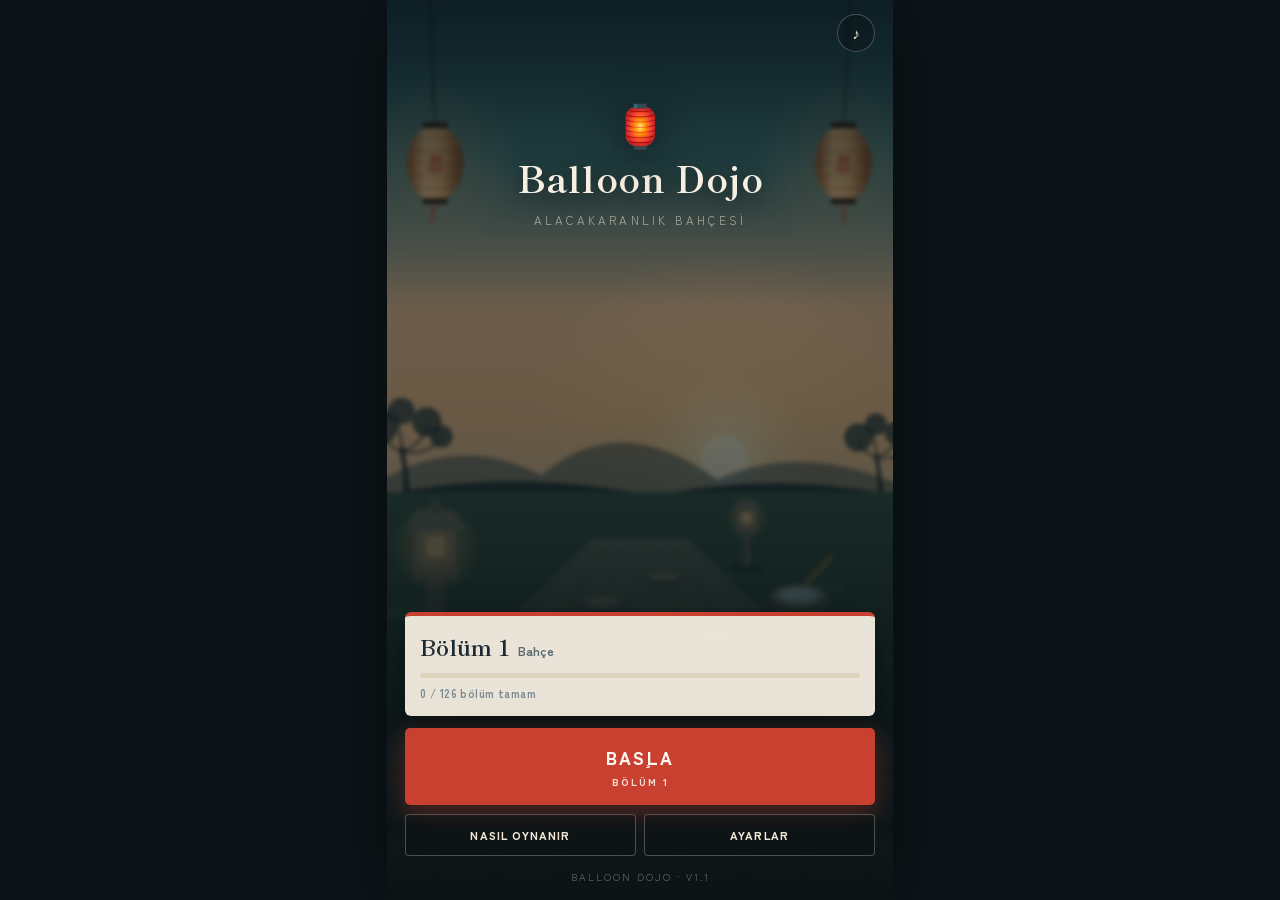
==== commit 6d2e5175: "Balloon Dojo v1.1" ====
--- a/balloondojo/index.html
+++ b/balloondojo/index.html
@@ -87,24 +87,59 @@
     transition:filter .15s}
   .btn2:active{filter:brightness(.88)}
   .btn2.ghost{background:transparent;color:#6b7b82;border:1px solid #ccc3b2}
-  .stars{font-size:30px;letter-spacing:8px;margin:4px 0 0;height:38px;color:#d6cdbb}
-  .stars span{display:inline-block;opacity:.25}
-  .stars span.on{opacity:1;color:var(--red);animation:st .45s cubic-bezier(.2,1.6,.4,1) both}
-  @keyframes st{from{transform:scale(2.4) rotate(-30deg);opacity:0}to{transform:scale(1);opacity:1}}
-  .lvlgrid{display:grid;grid-template-columns:repeat(auto-fill,minmax(54px,1fr));gap:7px;
-    margin:14px 0 4px;position:relative;max-height:32vh;overflow-y:auto;
-    overscroll-behavior:contain;-webkit-overflow-scrolling:touch;touch-action:pan-y;
-    padding:2px 4px 2px 2px}
-  .lvlgrid::-webkit-scrollbar{width:5px}
-  .lvlgrid::-webkit-scrollbar-thumb{background:#cfc5b2;border-radius:3px}
-  .lvlgrid button{aspect-ratio:1;border:1px solid #d9d0be;border-radius:3px;font:inherit;font-weight:700;
-    font-size:15px;background:#efe7d8;color:#9a9484;cursor:pointer;display:flex;flex-direction:column;
-    align-items:center;justify-content:center;gap:1px;padding:0}
-  .lvlgrid button.done{background:#e2d9c6;color:#4d5c62;border-color:#c3b9a4}
-  .lvlgrid button.lock{background:#efe9dc;color:#c3bcab;border-color:#e2dbc9}
-  .lvlgrid button.next{background:var(--red);color:#fff;border-color:var(--red-dk)}
-  .lvlgrid .s{font-size:8px;letter-spacing:1px;color:var(--red)}
-  .lvlgrid button.next .s{color:#ffd9d0}
+  /* ---- ANA SAYFA ----
+     Bolum secme izgarasi kaldirildi: oyuncu OYNA'ya basar, siradaki bolume
+     girer. Perde tam ekran ve yari saydam -- arkadaki bahce canli kalsin
+     diye blur dusuk tutuldu. */
+  .veil.home{align-items:stretch;justify-content:stretch;padding:0;
+    background:rgba(9,18,22,.34);backdrop-filter:blur(2px)}
+  .home .wrap{position:relative;display:flex;flex-direction:column;width:100%;min-height:100%;
+    padding:calc(env(safe-area-inset-top) + 14px) 18px calc(env(safe-area-inset-bottom) + 16px);
+    background:linear-gradient(180deg,rgba(9,18,22,.74) 0%,rgba(9,18,22,.22) 34%,
+      rgba(9,18,22,.62) 66%,rgba(9,18,22,.9) 100%)}
+  .home .top{display:flex;gap:8px;align-items:center}
+  .home .top .sp{flex:1}
+  .hbtn{width:38px;height:38px;border-radius:50%;border:1px solid rgba(243,232,214,.26);
+    background:rgba(9,18,22,.4);color:var(--cream);font-size:15px;display:flex;align-items:center;
+    justify-content:center;cursor:pointer;flex:0 0 auto}
+  .home .brand{margin-top:5.5vh;text-align:center}
+  .home .brand .mark{font-size:42px;line-height:1;filter:drop-shadow(0 8px 20px rgba(0,0,0,.6))}
+  .home .brand h1{font-family:"Shippori Mincho",serif;font-size:37px;margin:6px 0 0;color:#f6efe2;
+    letter-spacing:.02em;text-shadow:0 4px 24px rgba(0,0,0,.65)}
+  .home .brand .sub{font-size:11.5px;letter-spacing:.28em;text-transform:uppercase;
+    color:rgba(243,232,214,.6);margin-top:8px}
+  .home .mid{flex:1;min-height:14px}
+  .lvlcard{background:rgba(246,239,226,.95);border-radius:6px;border-top:4px solid var(--red);
+    padding:14px 15px 15px;box-shadow:0 18px 44px rgba(0,0,0,.45);text-align:left}
+  .lvlcard .r1{display:flex;align-items:baseline;gap:8px}
+  .lvlcard .no{font-family:"Shippori Mincho",serif;font-size:22px;color:#1b2b31;font-weight:700}
+  .lvlcard .nm{font-size:12.5px;color:#5a6a70;font-weight:700}
+  .lvlcard .tag{margin-left:auto;font-size:10px;font-weight:900;letter-spacing:.14em;
+    padding:4px 8px;border-radius:2px;color:#fff;background:#b8761c}
+  .lvlcard .tag.t2{background:#7c2033}
+  .bar{height:5px;border-radius:3px;background:#ddd3bf;margin-top:11px;overflow:hidden}
+  .bar i{display:block;height:100%;background:var(--red);border-radius:3px;transition:width .4s}
+  .lvlcard .cnt{font-size:11px;color:#7a8a90;margin-top:7px;font-weight:700;letter-spacing:.04em}
+  /* OYNA butonunun zemini bolumun zorluguna gore degisir: kirmizi / kehribar /
+     koyu bordo. Kademeyi levelTier() level verisinden hesapliyor. */
+  .play{display:block;width:100%;margin-top:12px;padding:16px;border:0;border-radius:5px;font:inherit;
+    font-weight:900;font-size:18px;letter-spacing:.12em;color:#fff6f0;cursor:pointer;
+    background:var(--red);box-shadow:0 10px 26px rgba(200,64,47,.35);
+    transition:filter .15s,transform .1s}
+  .play:active{transform:translateY(1px);filter:brightness(.9)}
+  .play .sm{display:block;font-size:10px;letter-spacing:.2em;opacity:.86;margin-top:4px;font-weight:800}
+  .play.t1{background:linear-gradient(180deg,#d08a24,#a4601a);box-shadow:0 10px 26px rgba(190,120,30,.36)}
+  .play.t2{background:linear-gradient(180deg,#96283f,#571727);box-shadow:0 10px 30px rgba(120,25,45,.45);
+    animation:t2p 2.6s ease-in-out infinite}
+  @keyframes t2p{0%,100%{box-shadow:0 10px 30px rgba(120,25,45,.45)}
+    50%{box-shadow:0 12px 40px rgba(196,44,74,.6)}}
+  .home .row2{display:flex;gap:8px;margin-top:9px}
+  .home .row2 button{flex:1;padding:12px 6px;border-radius:4px;border:1px solid rgba(243,232,214,.28);
+    background:rgba(9,18,22,.4);color:var(--cream);font:inherit;font-weight:800;font-size:11.5px;
+    letter-spacing:.1em;cursor:pointer}
+  .home .foot{text-align:center;margin-top:13px;font-size:10px;letter-spacing:.2em;
+    color:rgba(243,232,214,.4);text-transform:uppercase;cursor:default}
+  .opt[hidden]{display:none}
   .opt{display:flex;align-items:center;justify-content:space-between;gap:10px;background:#ece4d4;
     border-radius:3px;padding:10px 13px;margin-top:8px;font-size:13px;font-weight:700;color:#5a6a70;text-align:left}
   .sw{width:42px;height:24px;border-radius:2px;background:#cfc5b2;position:relative;flex:0 0 auto;cursor:pointer;
@@ -163,12 +198,32 @@
   </div>
   <div id="toast"></div>
 
-  <div class="veil show" id="menu"><div class="card">
-    <div class="kicker" id="verTag">Balloon Dojo · v1.0</div>
-    <h1>Balloon Dojo</h1>
-    <p>Alacakaranlıkta bir bahçe. Sınırlı shuriken ile fenerleri indir.<br>
-       <b>Dokun</b> at · <b>Basılı tut</b> odak anı</p>
-    <div class="lvlgrid" id="grid"></div>
+  <div class="veil home show" id="menu"><div class="wrap">
+    <div class="top"><div class="sp"></div>
+      <button class="hbtn" id="hSnd">&#9834;</button></div>
+    <div class="brand">
+      <div class="mark">&#127982;</div>
+      <h1>Balloon Dojo</h1>
+      <div class="sub">Alacakaranlık Bahçesi</div>
+    </div>
+    <div class="mid"></div>
+    <div class="lvlcard">
+      <div class="r1"><span class="no" id="hNo">Bölüm 1</span>
+        <span class="nm" id="hName"></span><span class="tag" id="hTag" hidden></span></div>
+      <div class="bar"><i id="hBar" style="width:0%"></i></div>
+      <div class="cnt" id="hCnt"></div>
+    </div>
+    <button class="play" id="playBtn">BAŞLA</button>
+    <div class="row2">
+      <button id="howBtn">NASIL OYNANIR</button>
+      <button id="optBtn">AYARLAR</button>
+    </div>
+    <div class="foot" id="verTag">Balloon Dojo · v1.1</div>
+  </div></div>
+
+  <div class="veil" id="opts"><div class="card">
+    <div class="kicker">AYARLAR</div>
+    <h2 style="margin-bottom:12px">Nasıl atsın</h2>
     <div class="opt" style="flex-direction:column;align-items:stretch;gap:8px">
       <span>Atış stili — <b>Nişan</b> dokunduğun noktada kalır;
         Elden ve Savurma gösterişli ama yolda sapar.</span>
@@ -178,9 +233,31 @@
     </div>
     <div class="opt">Nişan halkası<div class="sw on" id="swAim"></div></div>
     <div class="opt">Rüzgâr sapma göstergesi<div class="sw on" id="swDrift"></div></div>
-    <!-- TEST MODU oyuncuya kapali. Surum etiketine 1.2 sn basili tutunca acilir. -->
+    <div class="opt">Ses<div class="sw on" id="swSnd"></div></div>
+    <!-- TEST MODU oyuncuya kapali. Ana sayfadaki surum etiketine 1.2 sn
+         basili tutunca goruniyor. -->
     <div class="opt" id="devRow" hidden>Sınırsız shuriken (test)<div class="sw" id="swInf"></div></div>
-    <button class="btn2" id="playBtn">BAŞLA</button>
+    <button class="btn2" id="optClose">KAPAT</button>
+    <button class="btn2 ghost" id="resetBtn">İlerlemeyi sıfırla</button>
+  </div></div>
+
+  <div class="veil" id="howto"><div class="card">
+    <div class="kicker">NASIL OYNANIR</div>
+    <h2>Sınırlı shuriken</h2>
+    <p style="text-align:left">
+      <b>Dokun</b> — nişan aldığın noktaya shuriken gider ve yolundaki
+      her balonu deler.<br>
+      <b>Basılı tut</b> — dünya ağır çekime girer, parmağını sürükleyip
+      bir kesme çizgisi çizersin.<br><br>
+      Bölümü <b>bütün balonları indirince</b> geçersin. Shuriken biterse
+      ya da kaçak balon tavandan sıyrılırsa baştan.
+    </p>
+    <p style="text-align:left;background:#ece4d4;padding:11px 13px;border-radius:3px">
+      Zırhlı balon iki vuruş ister · fitilli patlayınca komşularını götürür ·
+      bölünen ikiye ayrılır · kafesli ancak çubuklar açılınca vurulur ·
+      rüzgâr uzaktaki hedefte çok daha fazla sürükler.
+    </p>
+    <button class="btn2" id="howClose">ANLADIM</button>
   </div></div>
 
   <div class="veil" id="pick"><div class="card">
@@ -207,10 +284,9 @@
   <div class="veil" id="win"><div class="card">
     <div class="kicker" id="winKick">BÖLÜM TAMAM</div>
     <h2 id="winTitle"></h2>
-    <div class="stars" id="winStars"><span>★</span><span>★</span><span>★</span></div>
     <p id="winMsg"></p>
     <button class="btn2" id="nextBtn">SONRAKİ</button>
-    <button class="btn2 ghost" id="winMenu">Bölümler</button>
+    <button class="btn2 ghost" id="winMenu">ANA SAYFA</button>
   </div></div>
 
   <div class="veil" id="lose"><div class="card">
@@ -218,7 +294,7 @@
     <h2 id="loseTitle">Az kaldı</h2>
     <p id="loseMsg"></p>
     <button class="btn2" id="retryBtn">TEKRAR</button>
-    <button class="btn2 ghost" id="loseMenu">Bölümler</button>
+    <button class="btn2 ghost" id="loseMenu">ANA SAYFA</button>
   </div></div>
 </div></div>
 
@@ -647,7 +723,7 @@
    kimliği bekliyor. Bugün kaydedilmezse, hesap eklendiği gün mevcut
    oyuncuların ilerlemesi hiçbir hesaba bağlanamaz — sıfırdan başlarlar.
    Sunucuya hiçbir şey gitmiyor; sadece tarayıcıda duruyor. */
-const GAME_VERSION='1.0';
+const GAME_VERSION='1.1';
 let playerId='';
 try{
   playerId=localStorage.getItem('kb_pid')||'';
@@ -674,6 +750,7 @@
 const el=id=>document.getElementById(id);
 
 function loadLevel(i){
+  el('hud').style.visibility='';
   levelIdx=clamp(i,0,LEVELS.length-1); level=LEVELS[levelIdx];
   try{ Analytics.level(levelIdx, level); }catch(e){}
   shotsFired=0; levelT0=Date.now();
@@ -1303,20 +1380,19 @@
   try{ Analytics.result(levelIdx, won, {
     shots:shotsFired, knives_left:knivesLeft, ms:Date.now()-levelT0,
     balloons_left:balloons.filter(b=>b.alive).length,
-    stars: won ? (unlimited?0:(knivesLeft/level.knives>=.34?3:knivesLeft/level.knives>=.15?2:1)) : 0
+    tier: levelTier(level)
   }); }catch(e){}
   if(won){
     Snd.win();
     const ratio=knivesLeft/level.knives;
-    const stars=unlimited?0:(ratio>=.34?3:ratio>=.15?2:1);
-    if(!unlimited){ progress['l'+levelIdx]=Math.max(progress['l'+levelIdx]||0,stars); saveProg(); }
+    /* Yildiz sistemi kaldirildi (29 Agustos 2026): ilerleme artik sadece
+       "bitti". Kalan shuriken yine de bir cumleyle geri bildiriliyor. */
+    if(!unlimited){ progress['l'+levelIdx]=1; saveProg(); }
     el('winKick').textContent=(unlimited?'TEST MODU · ':'')+'BÖLÜM '+(levelIdx+1)+' · '+(level.name||autoBadge(level)).toUpperCase();
-    el('winTitle').textContent=unlimited?'Bölüm bitti':['Kıl payı','Temiz iş','Kusursuz'][stars-1];
-    const st=el('winStars'); st.innerHTML='';
-    for(let i=0;i<3;i++){ const s=document.createElement('span'); s.textContent='★';
-      if(i<stars){ s.className='on'; s.style.animationDelay=(i*.14)+'s'; } st.appendChild(s); }
+    el('winTitle').textContent=unlimited?'Bölüm bitti'
+      :(ratio>=.34?'Kusursuz':ratio>=.15?'Temiz iş':'Kıl payı');
     el('winMsg').textContent=unlimited
-      ? 'Sınırsız mod açık — yıldız verilmiyor. Hak sınırını ∞ butonundan geri açabilirsin.'
+      ? 'Sınırsız mod açık. Hak sınırını ayarlardan geri kapatabilirsin.'
       : (knivesLeft>0?knivesLeft+' shuriken kaldı.':'Son shuriken ile bitirdin.');
     el('nextBtn').style.display=levelIdx<LEVELS.length-1?'block':'none';
     if(levelIdx===LEVELS.length-1){
@@ -2284,39 +2360,70 @@
     if(!arr.length || arr.some(L => !L.b || !L.b.length || !(L.knives > 0))) return;
     if(arr.length === LEVELS.length && JSON.stringify(arr) === JSON.stringify(LEVELS)) return;
     LEVELS.length = 0; LEVELS.push(...arr);
-    if(state === 'menu') buildGrid();
+    if(state === 'menu') refreshHome();
     console.log('level seti sunucudan guncellendi: ' + LEVELS.length + ' bolum');
   }catch(e){ /* cevrimdisi ya da dosyadan acilmis: gomulu set gecerli */ }
 }
 
-/* --------- menü --------- */
-function buildGrid(){
-  const g=el('grid'); g.innerHTML=''; let open=true;
-  LEVELS.forEach((L,i)=>{
-    const b=document.createElement('button');
-    const st=progress['l'+i]||0;
-    b.innerHTML='<span>'+(i+1)+'</span>'+(st?'<span class="s">'+'★'.repeat(st)+'</span>':'');
-    if(st) b.className='done'; else if(open){ b.className='next'; open=false; }
-    /* KİLİT: bir bölüm ancak öncekini bitirince açılır. Prototipte hepsi
-       açıktı; yayında ilerleme duygusunu taşıyan şey bu kilit. Test modu
-       açıkken kilit yok (bölüm denerken engel olmasın). */
-    const locked = !unlimited && i > 0 && !progress['l' + (i - 1)];
-    if(locked){ b.classList.add('lock'); b.innerHTML = '<span>' + (i+1) + '</span>'; }
-    b.onclick=()=>{ if(locked){ toast('Önce ' + i + '. bölümü bitir'); return; }
-                    closeAll(); loadLevel(i); };
-    g.appendChild(b);
-  });
-  /* Izgara kendi icinde kayiyor: acilista siradaki bolumu ortala, yoksa
-     40. bolumdeki oyuncu her seferinde elle asagi kaydirmak zorunda kalir.
-     scrollIntoView kullanmiyoruz -- o disaridaki perdeyi de kaydiriyor. */
-  const nx=g.querySelector('button.next') || g.querySelector('button.done:last-of-type');
-  if(nx) g.scrollTop=Math.max(0, nx.offsetTop - g.clientHeight/2 + nx.offsetHeight/2);
-}
-const closeAll=()=>['menu','win','lose','fhelp','pick'].forEach(i=>el(i).classList.remove('show'));
-function openMenu(){ closeAll(); buildGrid(); el('menu').classList.add('show'); state='menu'; }
-el('playBtn').onclick=()=>{ Snd.unlock(); let n=0;
-  for(let i=0;i<LEVELS.length;i++){ if(!progress['l'+i]){ n=i; break; } if(i===LEVELS.length-1) n=i; }
-  closeAll(); loadLevel(n); };
+/* --------- ana sayfa --------- */
+/* Bolum secme izgarasi kaldirildi (29 Agustos 2026). Oyuncu OYNA'ya basar,
+   siradaki bitmemis bolume girer; gecerse sonraki, gecemezse ayni bolum.
+   Ilerleme artik yildiz degil, sadece "bitti / bitmedi". */
+function nextUnplayed(){
+  for(let i=0;i<LEVELS.length;i++) if(!progress['l'+i]) return i;
+  return LEVELS.length-1;                       // hepsi bitti: sonuncuda kal
+}
+function doneCount(){ let n=0; for(let i=0;i<LEVELS.length;i++) if(progress['l'+i]) n++; return n; }
+
+/* ZORLUK KADEMESI — 0 normal, 1 zor, 2 cok zor.
+   Level verisinden hesaplaniyor: gereken vurus sayisinin shuriken butcesine
+   orani + mekanik yuku. Bu bir TAHMIN; gercek olcum bot raporunda ve yakinda
+   oyuncu verisinde. Esikler 126 levelin dagilimina gore secildi (~%16 zor,
+   ~%5 cok zor). Yeni leveller icin de kendiliginden calisir. */
+function levelScore(L){
+  const b=L.b||[], k=L.knives||1, t=n=>b.filter(x=>(x.t||'plain')===n).length;
+  let s=(b.length+t('armor')+t('split'))/k;
+  if(L.wheel) s+=.30;
+  if(L.screens) s+=.10*L.screens.length;
+  if(L.rope) s+=.12;
+  s+=.10*t('cage')+.12*t('drift');
+  if(b.some(x=>x.link!==undefined&&x.link!==null)) s+=.12;
+  if(L.wind) s+=(L.wind.base||0)*.55+(L.wind.gust||0)*.9;
+  s-=.06*(L.focus||0)+.05*t('bomb');
+  return s;
+}
+const levelTier=L=>{ const s=levelScore(L); return s>=1.30?2:s>=1.10?1:0; };
+
+function refreshHome(){
+  const i=nextUnplayed(), L=LEVELS[i]; if(!L) return;
+  const done=doneCount(), hepsi=done>=LEVELS.length, t=levelTier(L);
+  el('hNo').textContent='Bölüm '+(i+1);
+  el('hName').textContent=L.name||autoBadge(L);
+  const tag=el('hTag');
+  tag.hidden = t===0; tag.className='tag'+(t===2?' t2':''); tag.textContent = t===2?'ÇOK ZOR':'ZOR';
+  el('hBar').style.width=(100*done/LEVELS.length).toFixed(1)+'%';
+  el('hCnt').textContent=done+' / '+LEVELS.length+' bölüm tamam';
+  const p=el('playBtn');
+  p.className='play'+(t?' t'+t:'');
+  p.innerHTML=(done?'OYNA':'BAŞLA')+'<span class="sm">BÖLÜM '+(i+1)+
+    (hepsi?' · TEKRAR':t===2?' · ÇOK ZOR':t===1?' · ZOR':'')+'</span>';
+}
+const closeAll=()=>['menu','win','lose','fhelp','pick','opts','howto']
+  .forEach(i=>el(i).classList.remove('show'));
+function openMenu(){ closeAll(); refreshHome(); el('menu').classList.add('show'); state='menu';
+  el('hud').style.visibility='hidden'; }   /* HUD perdenin arkasindan siziyordu */
+el('playBtn').onclick=()=>{ Snd.unlock(); const n=nextUnplayed(); closeAll(); loadLevel(n); };
+el('howBtn').onclick=()=>{ el('howto').classList.add('show'); };
+el('howClose').onclick=()=>{ el('howto').classList.remove('show'); };
+el('optBtn').onclick=()=>{ el('opts').classList.add('show'); };
+el('optClose').onclick=()=>{ el('opts').classList.remove('show'); refreshHome(); };
+el('resetBtn').onclick=()=>{
+  if(!el('resetBtn').dataset.sure){ el('resetBtn').dataset.sure='1';
+    el('resetBtn').textContent='Emin misin? Tekrar bas'; return; }
+  progress={}; saveProg(); delete el('resetBtn').dataset.sure;
+  el('resetBtn').textContent='İlerlemeyi sıfırla';
+  el('opts').classList.remove('show'); refreshHome(); toast('İlerleme sıfırlandı');
+};
 el('menuBtn').onclick=openMenu;
 el('nextBtn').onclick=()=>{ closeAll(); loadLevel(levelIdx+1); };
 el('retryBtn').onclick=()=>{ closeAll(); loadLevel(levelIdx); };
@@ -2348,7 +2455,11 @@
 el('pickGo').onclick=()=>{ el('pick').classList.remove('show'); state='play';
   syncHUD(); if(level&&level.hint) toast(level.hint,true); };
 el('focusPill').onclick=()=>{ Snd.unlock(); useAbility(); };
-el('sndBtn').onclick=()=>{ Snd.unlock(); el('sndBtn').textContent=Snd.toggle()?'♪':'✕'; };
+let sndOn=true;
+function syncSnd(){ el('sndBtn').textContent=sndOn?'♪':'✕';
+  el('hSnd').textContent=sndOn?'♪':'✕'; el('swSnd').classList.toggle('on',sndOn); }
+function toggleSnd(){ Snd.unlock(); sndOn=Snd.toggle(); syncSnd(); }
+el('sndBtn').onclick=toggleSnd; el('hSnd').onclick=toggleSnd; el('swSnd').onclick=toggleSnd;
 el('swAim').onclick=e=>{ optAim=!optAim; e.currentTarget.classList.toggle('on',optAim); saveOpt(); };
 el('swDrift').onclick=e=>{ optDrift=!optDrift; e.currentTarget.classList.toggle('on',optDrift); saveOpt(); };
 function syncSeg(){
@@ -2372,7 +2483,8 @@
 el('swAim').classList.toggle('on',optAim);
 el('swDrift').classList.toggle('on',optDrift);
 
-resize(); level=LEVELS[0]; balloons=[]; syncHUD(); buildGrid();
+resize(); level=LEVELS[0]; balloons=[]; syncHUD(); refreshHome();
+el('hud').style.visibility='hidden';   /* acilista ana sayfa acik: HUD gizli */
 Analytics.start();
 loadRemoteLevels();       // gomulu set zaten hazir, bu sadece uzerine yazar
 requestAnimationFrame(loop);
